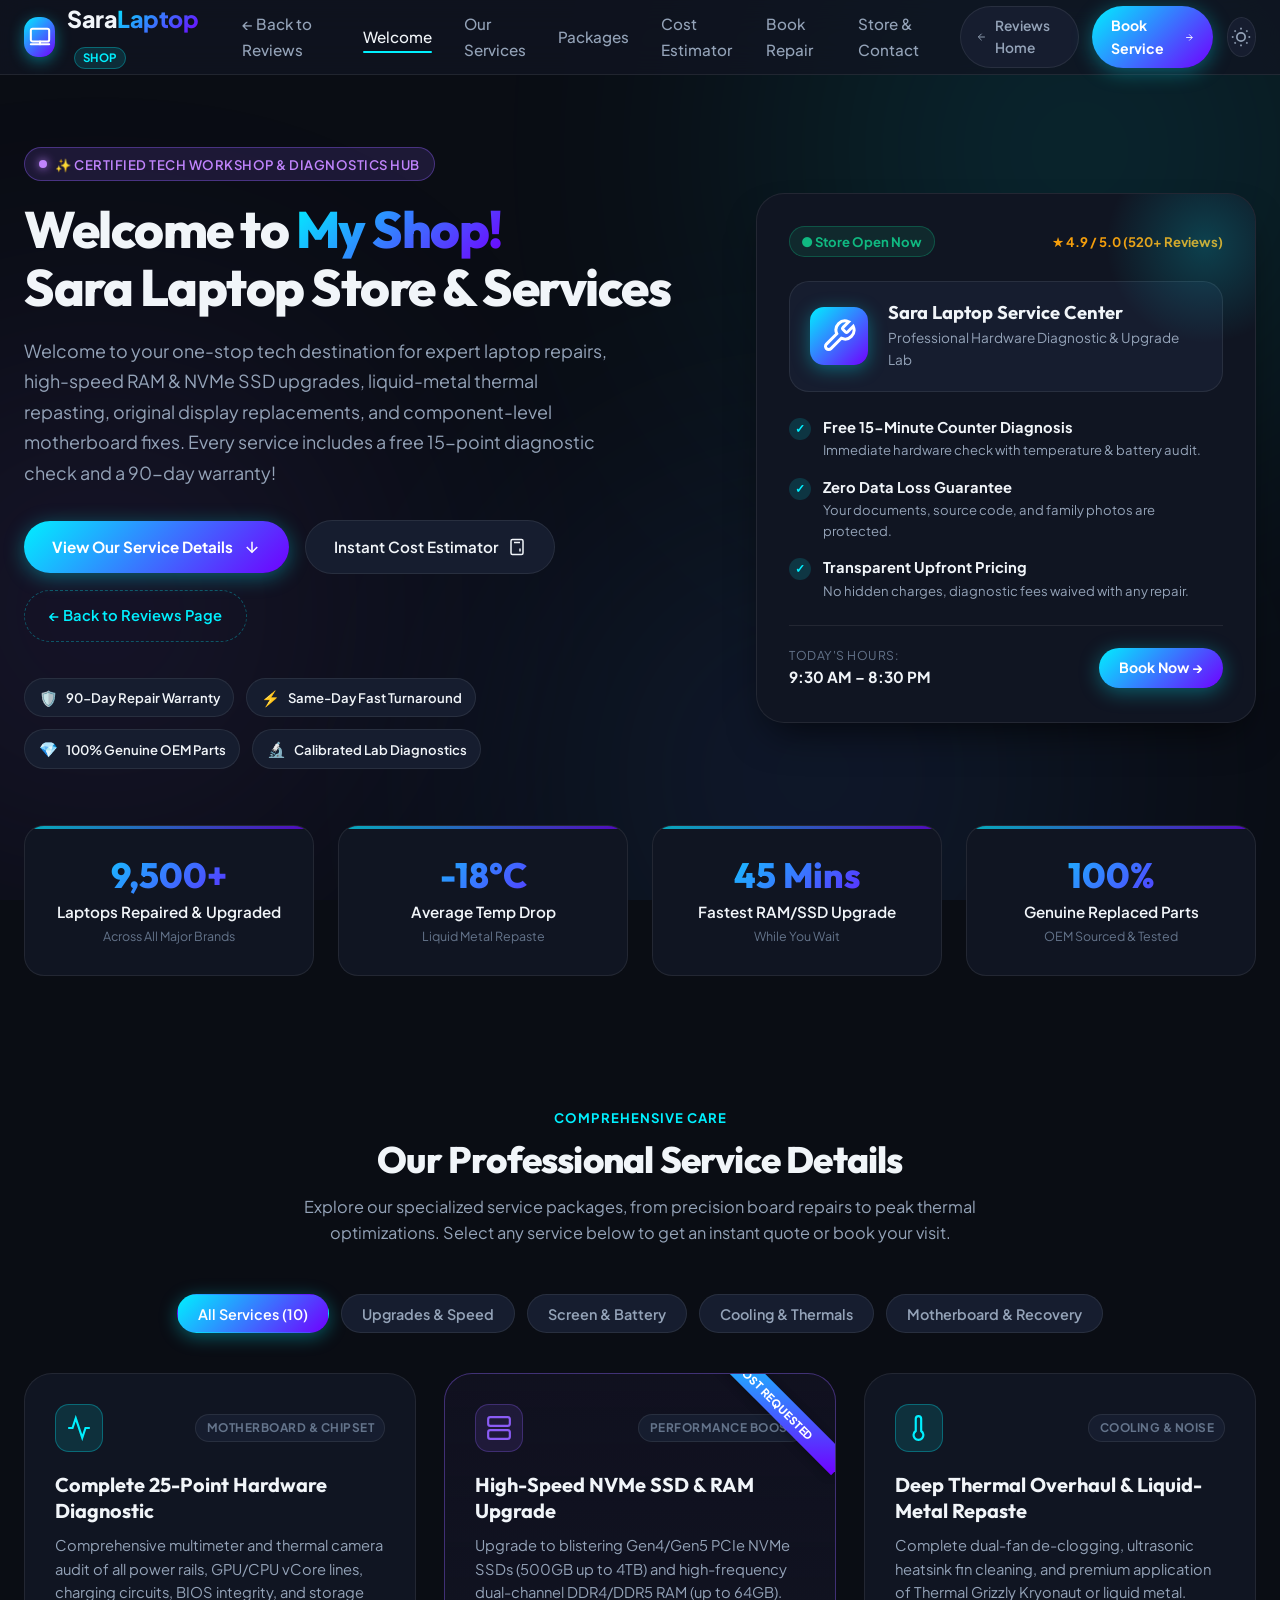
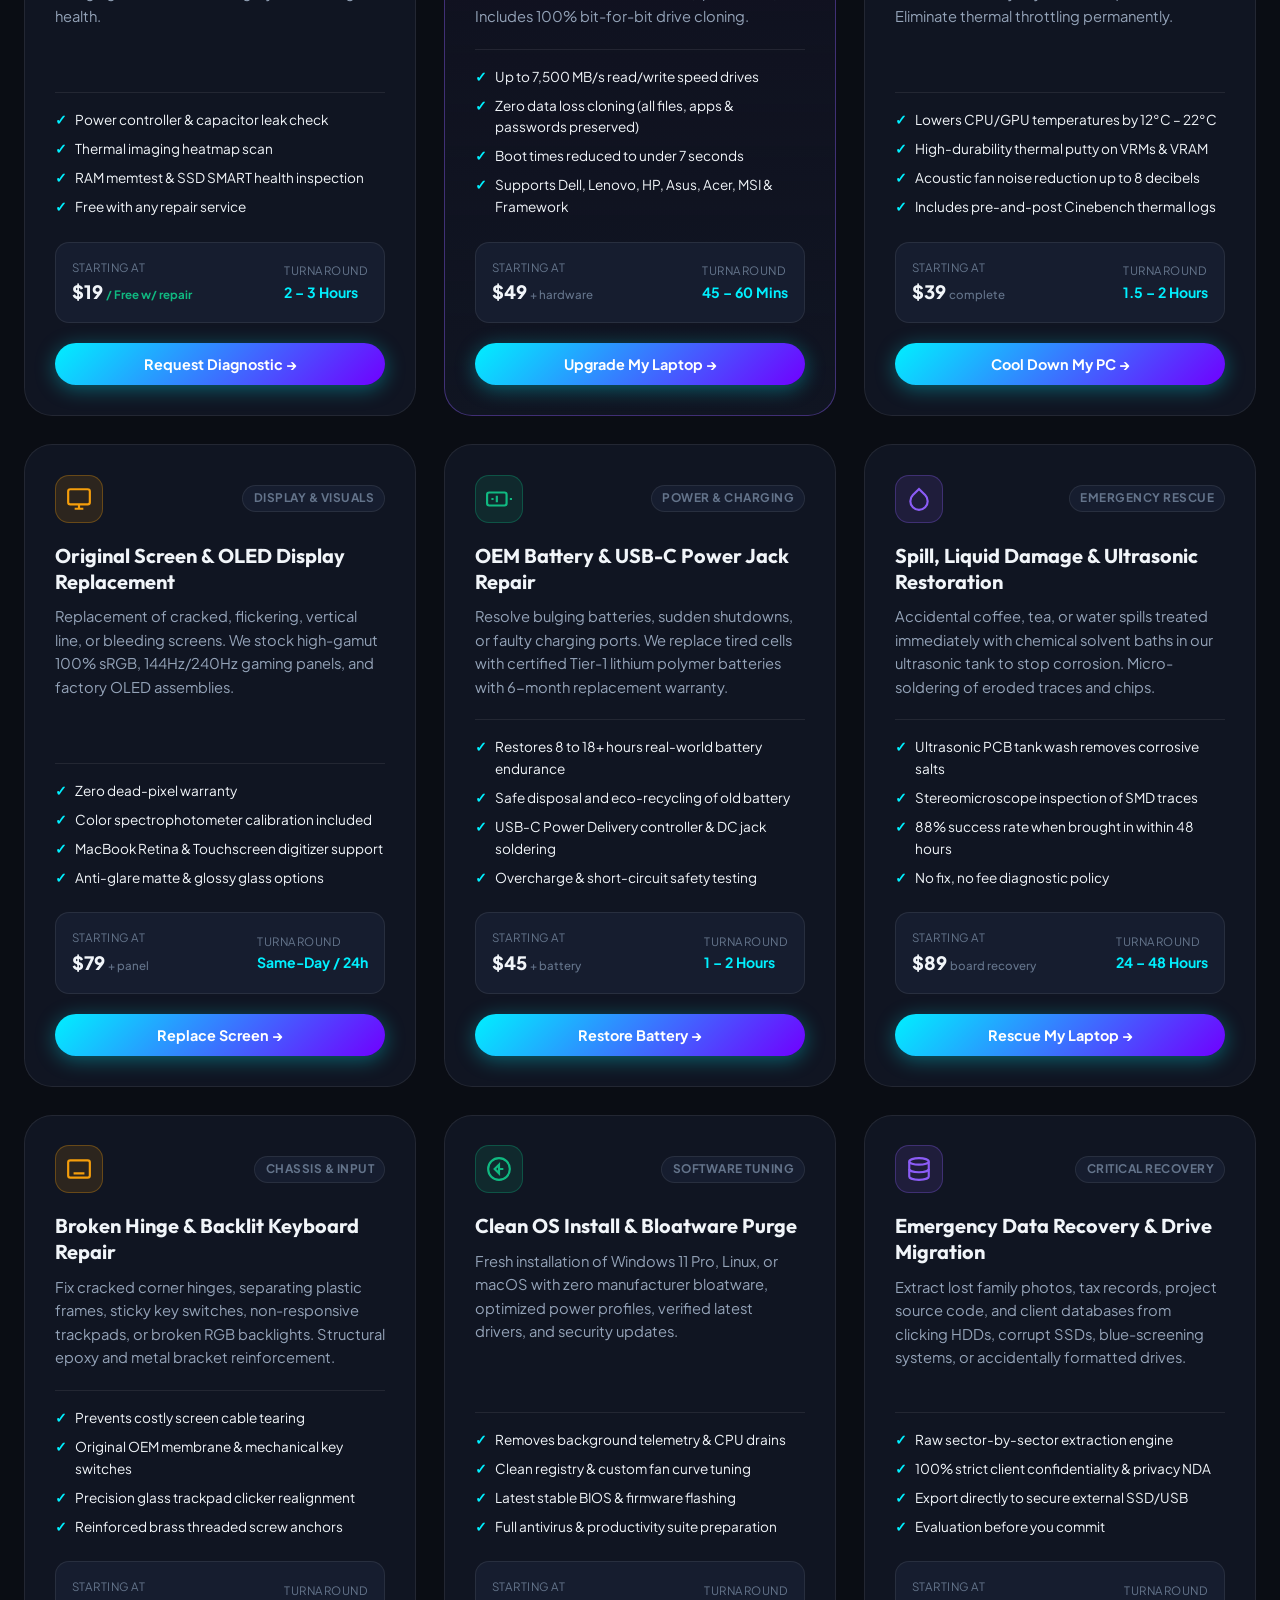
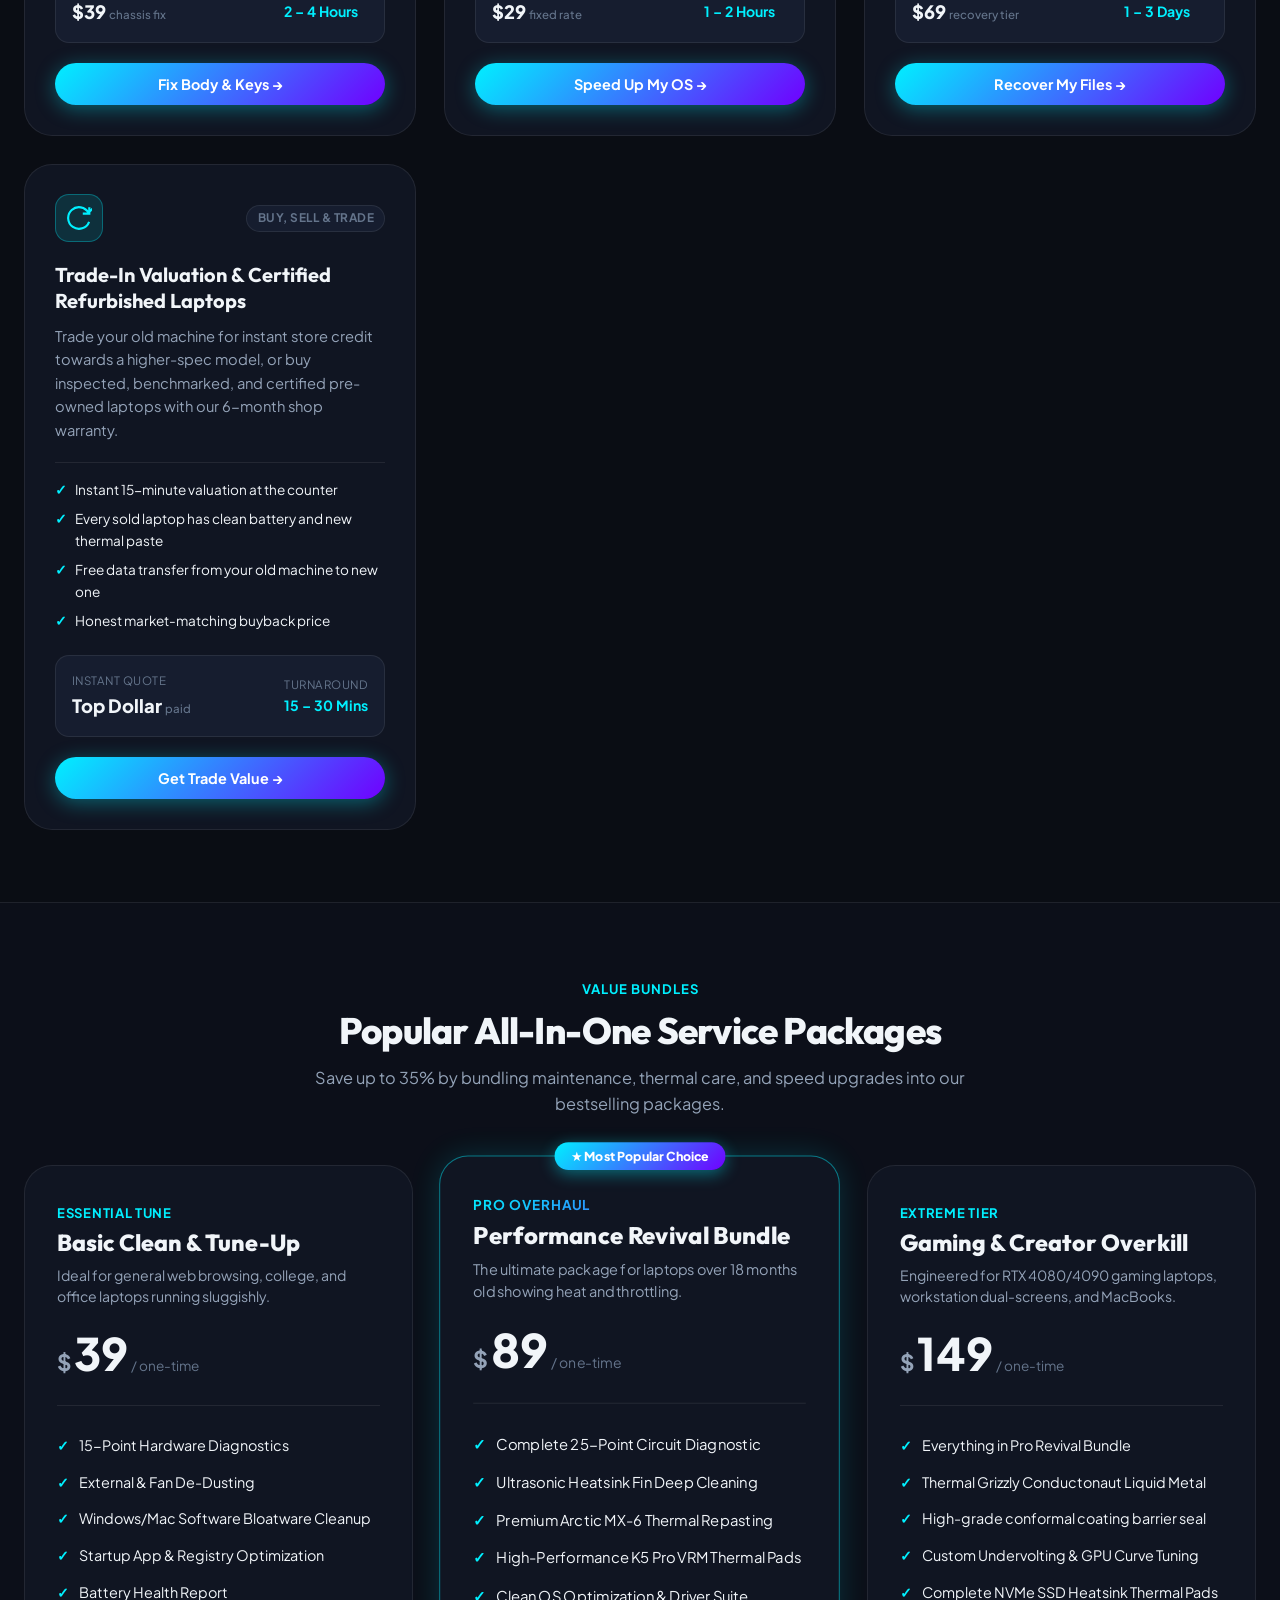
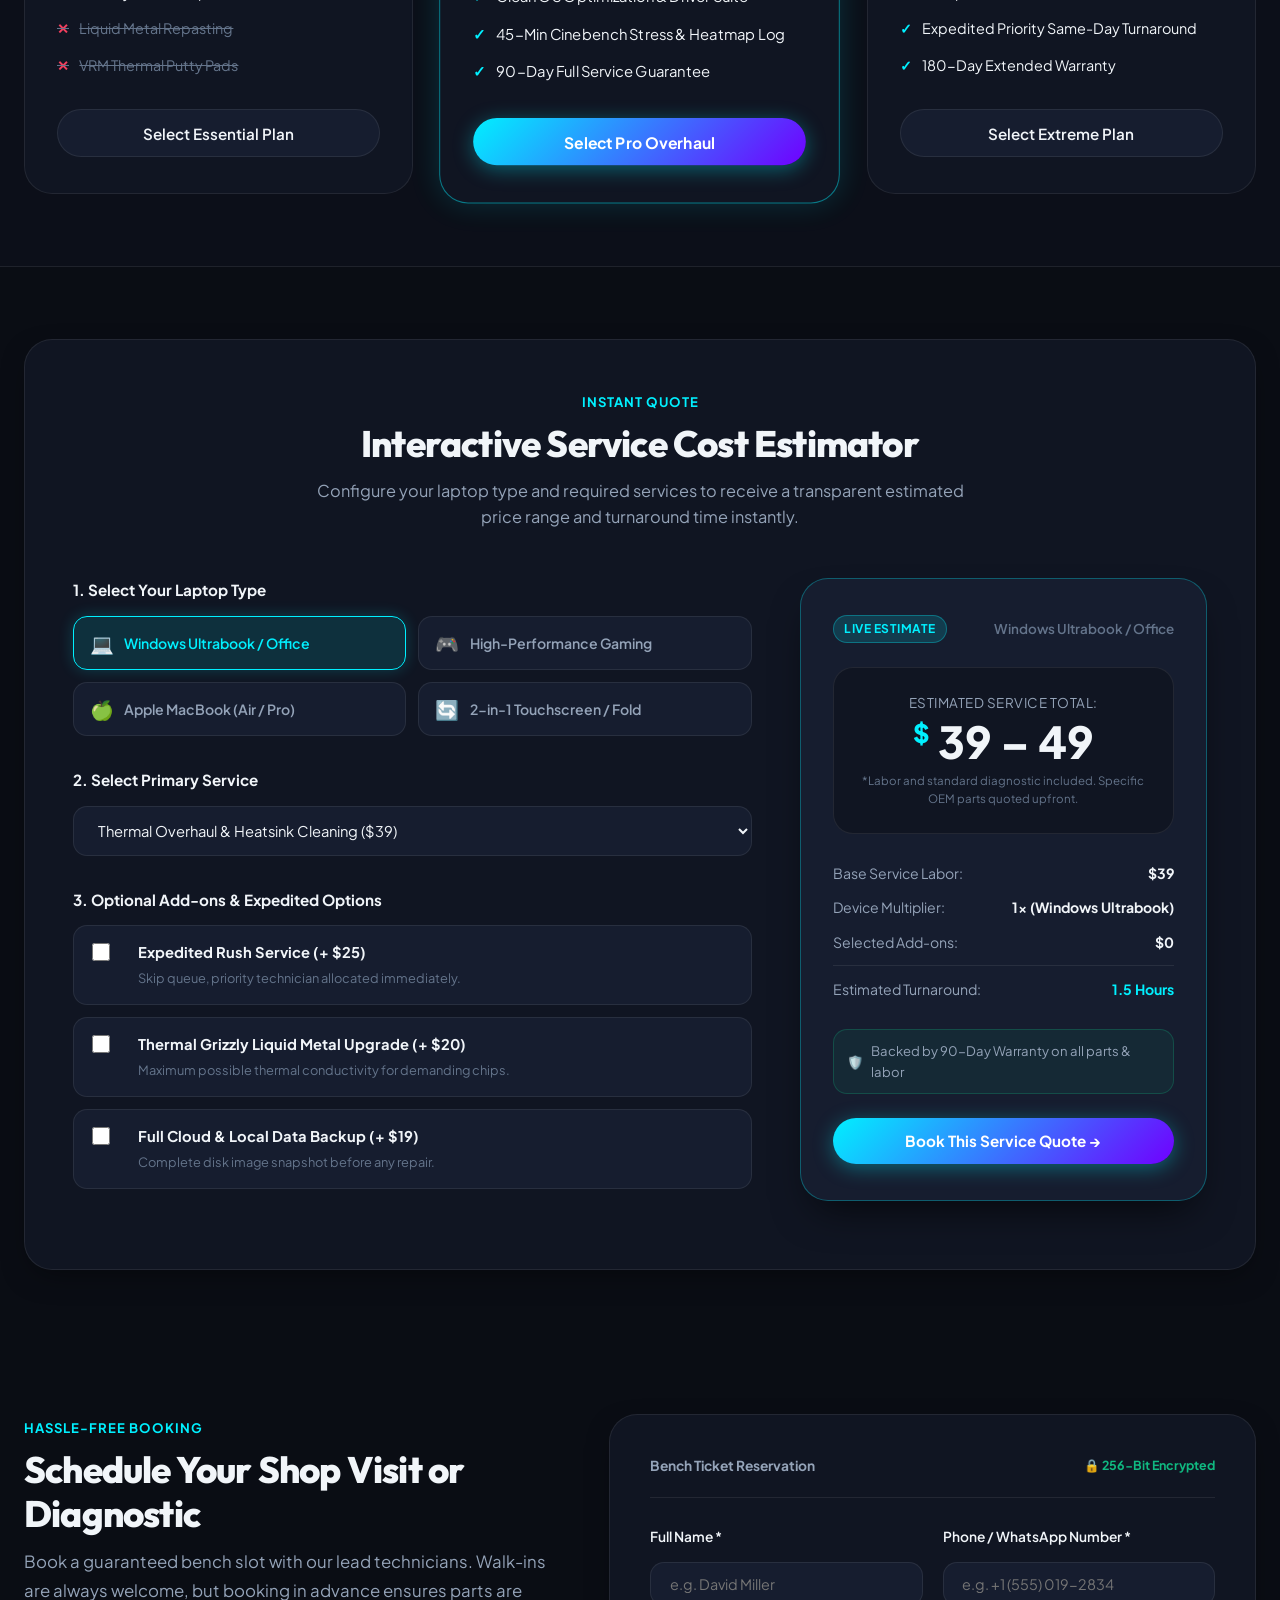
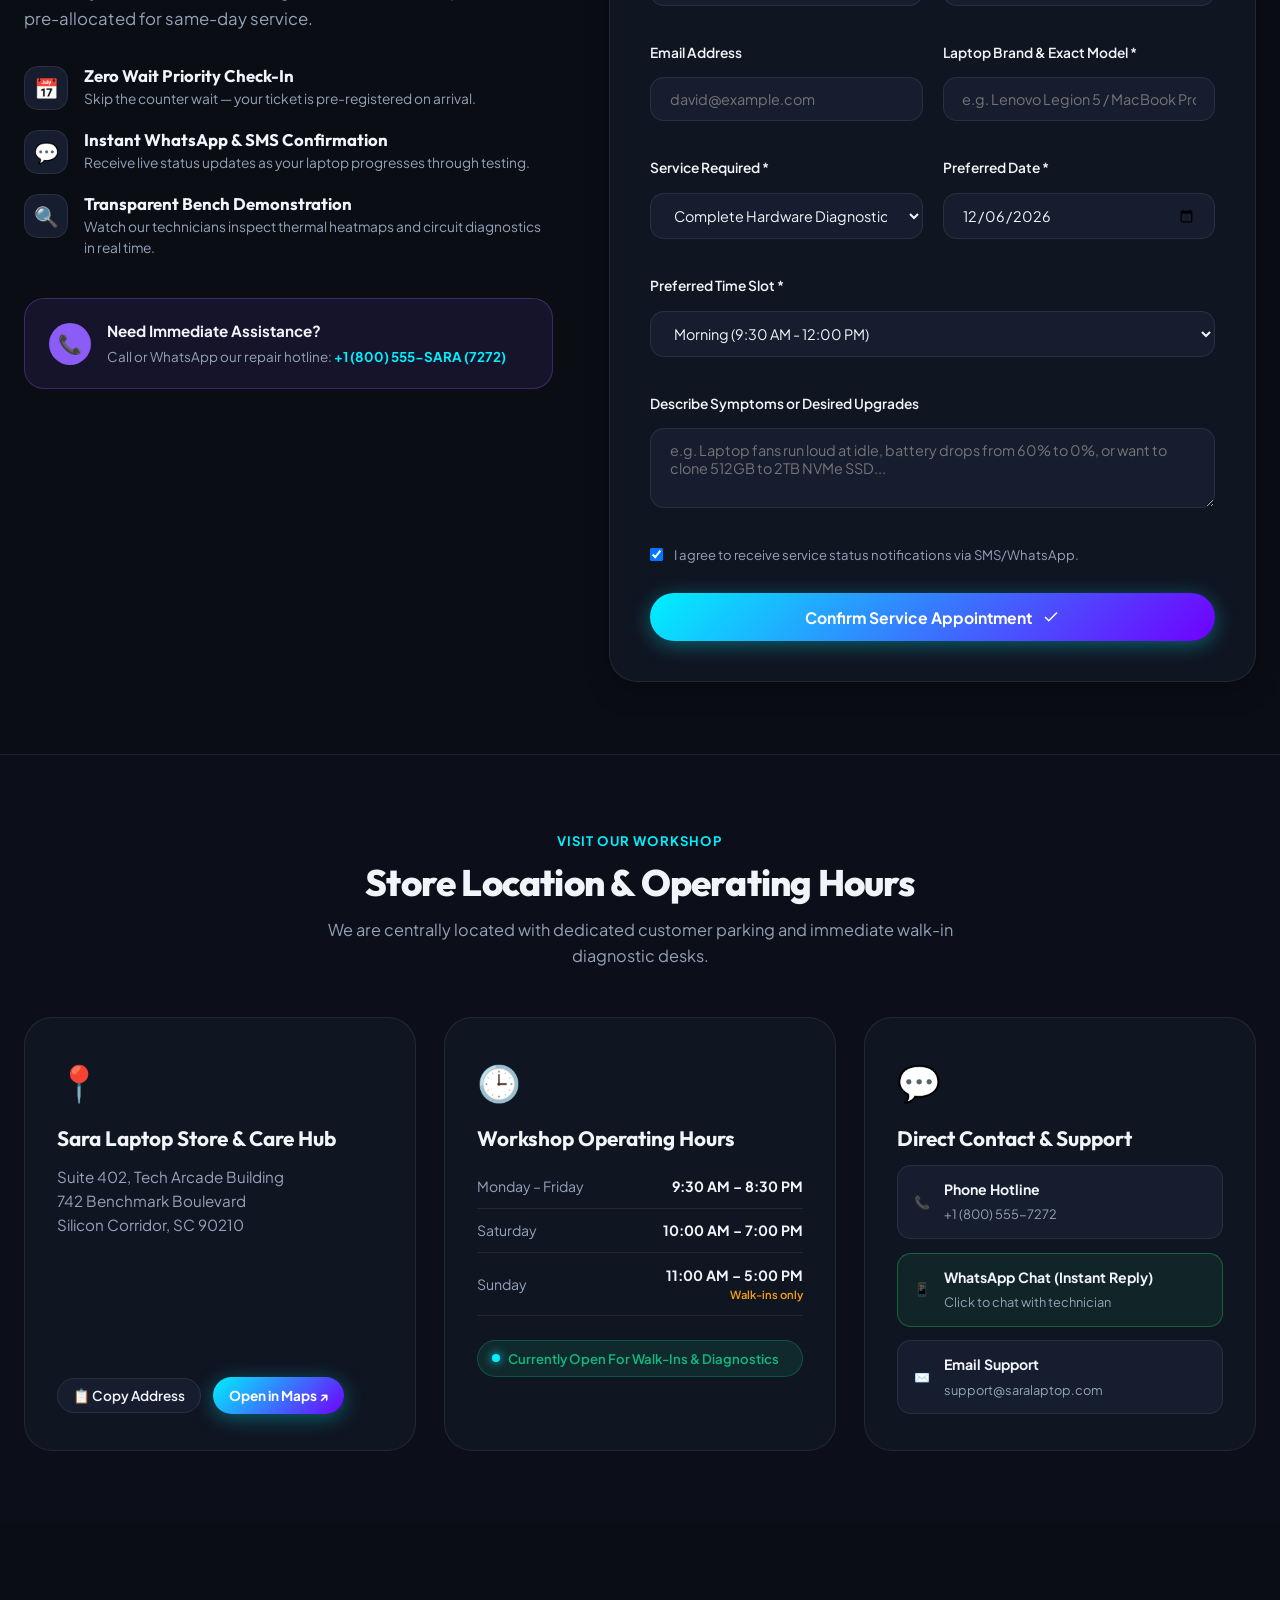
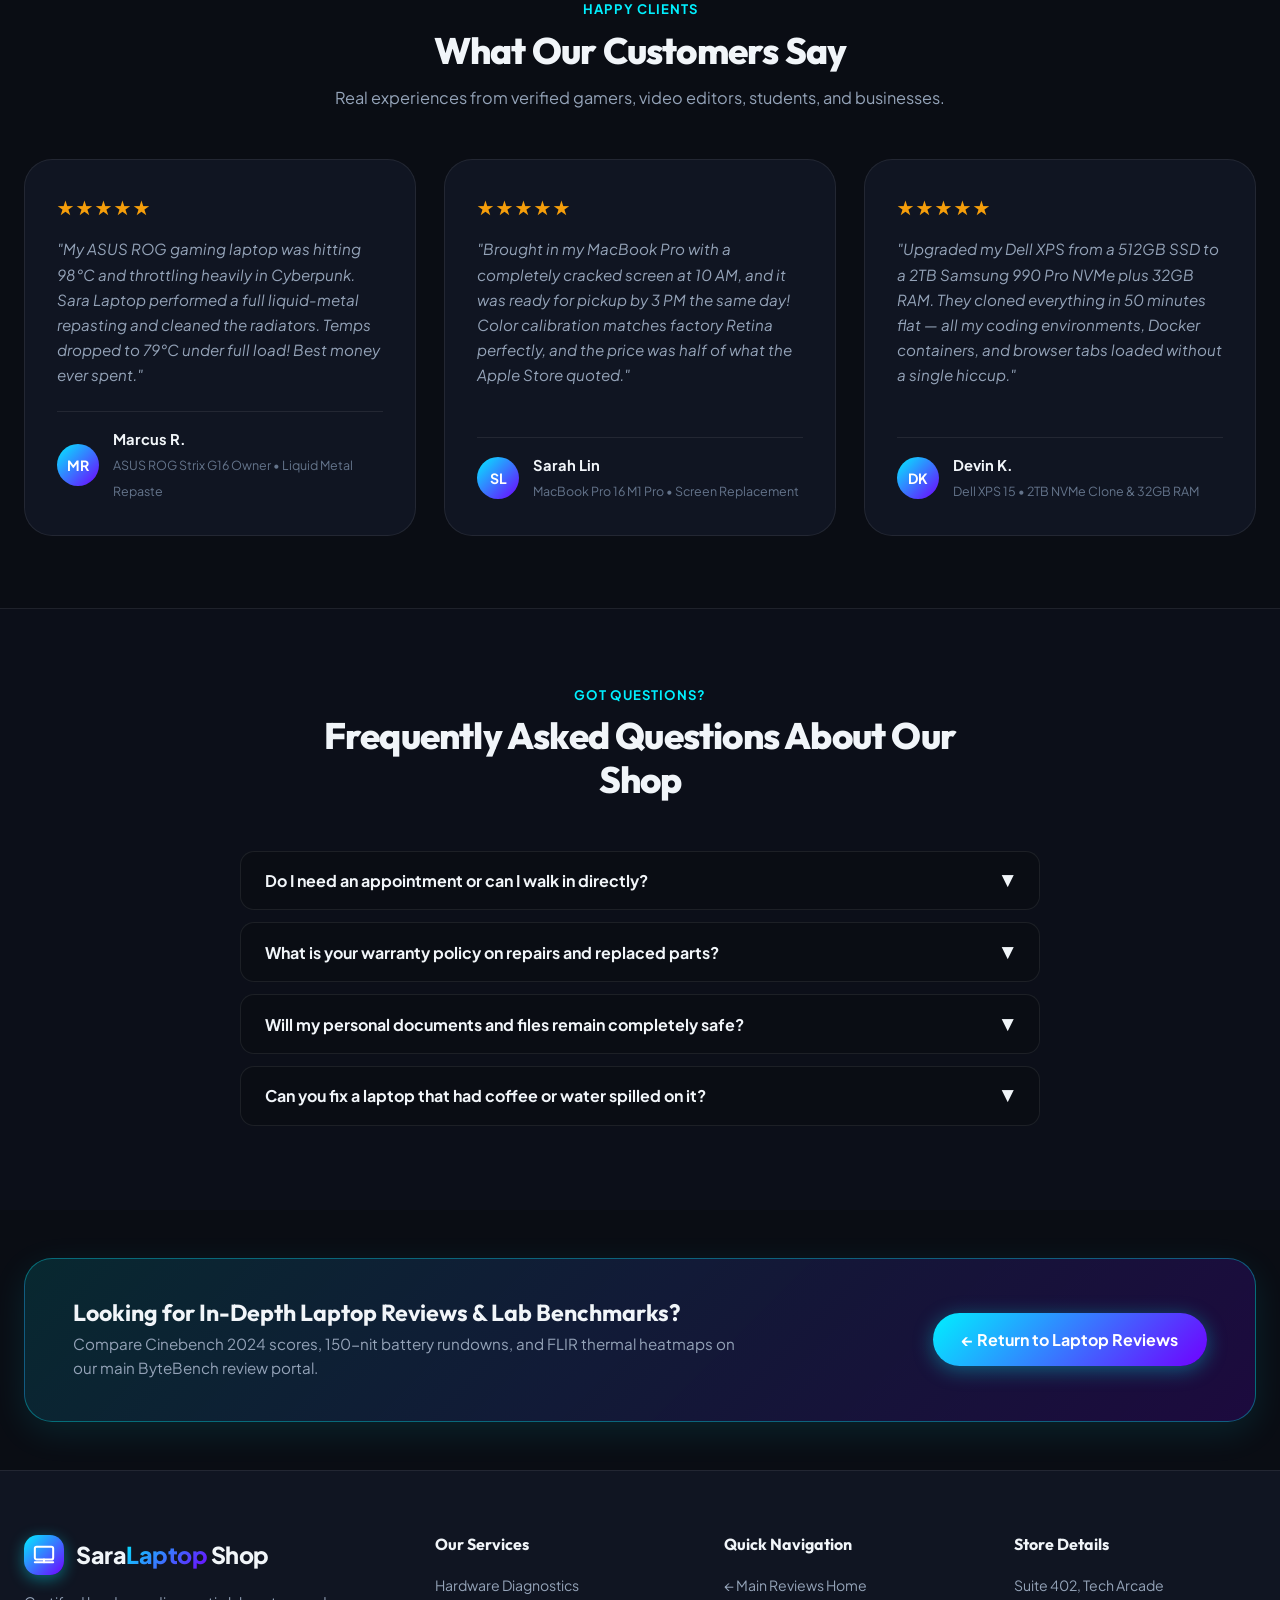
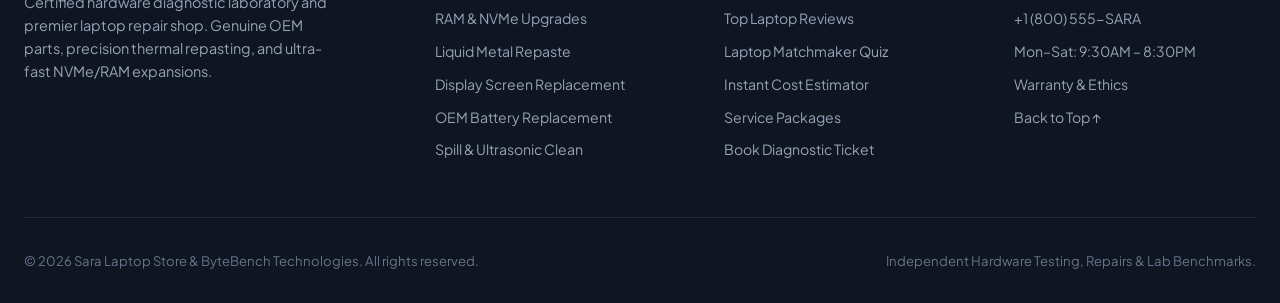
==== shop.html @ f770de8b "feat: add navbar button to navigate to shop page with welcome and service details" ====
<!DOCTYPE html>
<html lang="en" data-theme="dark">

<head>
  <meta charset="UTF-8">
  <meta name="viewport" content="width=device-width, initial-scale=1.0">
  <meta name="description"
    content="Welcome to Sara Laptop Store & Service Hub — Expert laptop repair, ultra-fast NVMe SSD and RAM upgrades, liquid-metal thermal repasting, original screen & battery replacements, and certified diagnostics.">
  <meta name="keywords"
    content="laptop repair shop, sara laptop services, laptop screen replacement, ssd upgrade, liquid metal repaste, laptop battery replacement, macbook repair, motherboard diagnostic">
  <meta name="author" content="Sara Laptop & ByteBench Labs">
  <title>Welcome to My Shop — Sara Laptop Store & Tech Services</title>

  <!-- Favicon SVG -->
  <link rel="icon" type="image/svg+xml"
    href="data:image/svg+xml,<svg xmlns='http://www.w3.org/2000/svg' viewBox='0 0 24 24' fill='%2300f0ff'><path d='M20 18c1.1 0 1.99-.9 1.99-2L22 6c0-1.1-.9-2-2-2H4c-1.1 0-2 .9-2 2v10c0 1.1.9 2 2 2H0v2h24v-2h-4zM4 6h16v10H4V6z'/></svg>">

  <!-- Stylesheet -->
  <link rel="stylesheet" href="css/styles.css">
</head>

<body class="shop-page-body">

  <!-- Ambient Glow Backgrounds -->
  <div class="bg-ambient-light" aria-hidden="true">
    <div class="ambient-blob blob-1"></div>
    <div class="ambient-blob blob-2"></div>
    <div class="ambient-blob blob-3"></div>
  </div>

  <!-- ==========================================================================
       Header & Navigation Bar
       ========================================================================== -->
  <header class="site-header" id="siteHeader">
    <div class="container">
      <nav class="navbar" aria-label="Shop Navigation">
        <!-- Logo -->
        <a href="index.html" class="logo-wrapper" id="brandLogo" title="Back to ByteBench Home">
          <div class="logo-icon-box">
            <svg viewBox="0 0 24 24" fill="none" stroke="currentColor" stroke-width="2.2" stroke-linecap="round"
              stroke-linejoin="round">
              <rect x="2" y="3" width="20" height="14" rx="2" ry="2" />
              <line x1="2" y1="20" x2="22" y2="20" />
              <path d="M12 17v3" />
            </svg>
          </div>
          <span>Sara<span class="text-gradient">Laptop</span> <span class="shop-badge-header">Shop</span></span>
        </a>

        <!-- Desktop Navigation Menu -->
        <ul class="nav-menu" id="navMenu">
          <li><a href="index.html" class="nav-link nav-link-return">← Back to Reviews</a></li>
          <li><a href="#welcome" class="nav-link active">Welcome</a></li>
          <li><a href="#services" class="nav-link">Our Services</a></li>
          <li><a href="#packages" class="nav-link">Packages</a></li>
          <li><a href="#calculator" class="nav-link">Cost Estimator</a></li>
          <li><a href="#booking" class="nav-link">Book Repair</a></li>
          <li><a href="#contact" class="nav-link">Store & Contact</a></li>
        </ul>

        <!-- Navigation Right Actions -->
        <div class="nav-actions">
          <!-- Back to Reviews Button -->
          <a href="index.html" class="btn-return-home" title="Return to Benchmark Reviews">
            <svg width="16" height="16" viewBox="0 0 24 24" fill="none" stroke="currentColor" stroke-width="2">
              <line x1="19" y1="12" x2="5" y2="12"></line>
              <polyline points="12 19 5 12 12 5"></polyline>
            </svg>
            <span>Reviews Home</span>
          </a>

          <!-- Book Appointment Button -->
          <a href="#booking" class="btn-primary btn-shop-action" style="padding: 0.55rem 1.15rem; font-size: 0.88rem;">
            <span>Book Service</span>
            <svg width="15" height="15" viewBox="0 0 24 24" fill="none" stroke="currentColor" stroke-width="2">
              <line x1="5" y1="12" x2="19" y2="12"></line>
              <polyline points="12 5 19 12 12 19"></polyline>
            </svg>
          </a>

          <!-- Theme Toggle -->
          <button class="theme-toggle-btn" id="themeToggleBtn" aria-label="Toggle dark/light theme"
            title="Toggle theme">
            <!-- Injected via JavaScript -->
          </button>

          <!-- Mobile Hamburger Toggle -->
          <button class="mobile-toggle-btn" id="mobileMenuBtn" aria-label="Toggle navigation menu">
            <svg width="22" height="22" viewBox="0 0 24 24" fill="none" stroke="currentColor" stroke-width="2">
              <line x1="3" y1="12" x2="21" y2="12"></line>
              <line x1="3" y1="6" x2="21" y2="6"></line>
              <line x1="3" y1="18" x2="21" y2="18"></line>
            </svg>
          </button>
        </div>
      </nav>
    </div>
  </header>

  <main>
    <!-- ==========================================================================
         Hero Section — Welcome to My Shop
         ========================================================================== -->
    <section class="shop-hero-section" id="welcome">
      <div class="container">
        <div class="shop-hero-grid">
          <!-- Left Hero Text -->
          <div class="shop-hero-content">
            <div class="hero-pill-badge shop-welcome-badge">
              <span class="pulse-dot"></span>
              <span>✨ Certified Tech Workshop & Diagnostics Hub</span>
            </div>

            <h1 class="shop-hero-title">
              Welcome to <span class="text-gradient">My Shop!</span><br>
              Sara Laptop Store & Services
            </h1>

            <p class="shop-hero-description">
              Welcome to your one-stop tech destination for expert laptop repairs, high-speed RAM & NVMe SSD upgrades,
              liquid-metal thermal repasting, original display replacements, and component-level motherboard fixes.
              Every service includes a free 15-point diagnostic check and a 90-day warranty!
            </p>

            <div class="shop-cta-group">
              <a href="#services" class="btn-primary" id="heroCtaServices">
                <span>View Our Service Details</span>
                <svg width="18" height="18" viewBox="0 0 24 24" fill="none" stroke="currentColor" stroke-width="2">
                  <line x1="12" y1="5" x2="12" y2="19"></line>
                  <polyline points="19 12 12 19 5 12"></polyline>
                </svg>
              </a>
              <a href="#calculator" class="btn-secondary" id="heroCtaCalculator">
                <span>Instant Cost Estimator</span>
                <svg width="18" height="18" viewBox="0 0 24 24" fill="none" stroke="currentColor" stroke-width="2">
                  <rect x="4" y="2" width="16" height="20" rx="2"></rect>
                  <line x1="8" y1="6" x2="16" y2="6"></line>
                  <line x1="16" y1="14" x2="16" y2="18"></line>
                  <path d="M16 10h.01"></path>
                  <path d="M12 10h.01"></path>
                  <path d="M8 10h.01"></path>
                  <path d="M12 14h.01"></path>
                  <path d="M8 14h.01"></path>
                  <path d="M12 18h.01"></path>
                  <path d="M8 18h.01"></path>
                </svg>
              </a>
              <a href="index.html" class="btn-outline-link">
                <span>← Back to Reviews Page</span>
              </a>
            </div>

            <!-- Shop Quick Badges -->
            <div class="shop-trust-pills">
              <div class="trust-pill-item">
                <span class="trust-icon">🛡️</span>
                <span>90-Day Repair Warranty</span>
              </div>
              <div class="trust-pill-item">
                <span class="trust-icon">⚡</span>
                <span>Same-Day Fast Turnaround</span>
              </div>
              <div class="trust-pill-item">
                <span class="trust-icon">💎</span>
                <span>100% Genuine OEM Parts</span>
              </div>
              <div class="trust-pill-item">
                <span class="trust-icon">🔬</span>
                <span>Calibrated Lab Diagnostics</span>
              </div>
            </div>
          </div>

          <!-- Right Shop Hero Spotlight Card -->
          <div class="shop-spotlight-card">
            <div class="spotlight-glass-glow"></div>
            <div class="shop-spotlight-header">
              <span class="shop-live-tag">● Store Open Now</span>
              <span class="shop-rating-tag">★ 4.9 / 5.0 (520+ Reviews)</span>
            </div>

            <div class="shop-spotlight-banner">
              <div class="shop-avatar-box">
                <svg width="36" height="36" viewBox="0 0 24 24" fill="none" stroke="currentColor" stroke-width="2">
                  <path d="M14.7 6.3a1 1 0 0 0 0 1.4l1.6 1.6a1 1 0 0 0 1.4 0l3.77-3.77a6 6 0 0 1-7.94 7.94l-6.91 6.91a2.12 2.12 0 0 1-3-3l6.91-6.91a6 6 0 0 1 7.94-7.94l-3.76 3.76z"></path>
                </svg>
              </div>
              <div>
                <h3>Sara Laptop Service Center</h3>
                <p>Professional Hardware Diagnostic & Upgrade Lab</p>
              </div>
            </div>

            <div class="shop-highlights-list">
              <div class="shop-highlight-row">
                <div class="highlight-check">✓</div>
                <div>
                  <strong>Free 15-Minute Counter Diagnosis</strong>
                  <p>Immediate hardware check with temperature & battery audit.</p>
                </div>
              </div>

              <div class="shop-highlight-row">
                <div class="highlight-check">✓</div>
                <div>
                  <strong>Zero Data Loss Guarantee</strong>
                  <p>Your documents, source code, and family photos are protected.</p>
                </div>
              </div>

              <div class="shop-highlight-row">
                <div class="highlight-check">✓</div>
                <div>
                  <strong>Transparent Upfront Pricing</strong>
                  <p>No hidden charges, diagnostic fees waived with any repair.</p>
                </div>
              </div>
            </div>

            <div class="shop-spotlight-footer">
              <div class="store-hours-mini">
                <span class="hours-label">Today's Hours:</span>
                <span class="hours-time">9:30 AM – 8:30 PM</span>
              </div>
              <a href="#booking" class="btn-primary" style="padding: 0.55rem 1.25rem; font-size: 0.88rem;">
                Book Now →
              </a>
            </div>
          </div>
        </div>

        <!-- Shop Stats Row -->
        <div class="shop-stats-grid">
          <div class="shop-stat-card">
            <h4>9,500+</h4>
            <p>Laptops Repaired & Upgraded</p>
            <span class="stat-sub">Across All Major Brands</span>
          </div>
          <div class="shop-stat-card">
            <h4>-18°C</h4>
            <p>Average Temp Drop</p>
            <span class="stat-sub">Liquid Metal Repaste</span>
          </div>
          <div class="shop-stat-card">
            <h4>45 Mins</h4>
            <p>Fastest RAM/SSD Upgrade</p>
            <span class="stat-sub">While You Wait</span>
          </div>
          <div class="shop-stat-card">
            <h4>100%</h4>
            <p>Genuine Replaced Parts</p>
            <span class="stat-sub">OEM Sourced & Tested</span>
          </div>
        </div>
      </div>
    </section>

    <!-- ==========================================================================
         Our Service Details Section
         ========================================================================== -->
    <section class="shop-services-section" id="services">
      <div class="container">
        <div class="section-header">
          <span class="section-tag">Comprehensive Care</span>
          <h2 class="section-title">Our Professional Service Details</h2>
          <p class="section-subtitle">
            Explore our specialized service packages, from precision board repairs to peak thermal optimizations.
            Select any service below to get an instant quote or book your visit.
          </p>
        </div>

        <!-- Service Category Filter Pills -->
        <div class="service-filters-wrapper">
          <ul class="service-category-pills" id="serviceFilters" role="tablist">
            <li><button class="service-filter-btn active" data-filter="all">All Services (10)</button></li>
            <li><button class="service-filter-btn" data-filter="hardware">Upgrades & Speed</button></li>
            <li><button class="service-filter-btn" data-filter="screen-battery">Screen & Battery</button></li>
            <li><button class="service-filter-btn" data-filter="cooling">Cooling & Thermals</button></li>
            <li><button class="service-filter-btn" data-filter="motherboard">Motherboard & Recovery</button></li>
          </ul>
        </div>

        <!-- Services Cards Grid -->
        <div class="services-cards-grid" id="servicesCardsGrid">

          <!-- Service 1: Diagnostics -->
          <div class="service-card" data-category="motherboard" data-service-id="diagnostic">
            <div class="service-card-top">
              <div class="service-icon-box cyan-glow">
                <svg width="26" height="26" viewBox="0 0 24 24" fill="none" stroke="currentColor" stroke-width="2">
                  <path d="M22 12h-4l-3 9L9 3l-3 9H2" />
                </svg>
              </div>
              <span class="service-category-badge">Motherboard & Chipset</span>
            </div>
            <h3 class="service-title">Complete 25-Point Hardware Diagnostic</h3>
            <p class="service-desc">
              Comprehensive multimeter and thermal camera audit of all power rails, GPU/CPU vCore lines, charging
              circuits, BIOS integrity, and storage health.
            </p>
            <ul class="service-features-list">
              <li>Power controller & capacitor leak check</li>
              <li>Thermal imaging heatmap scan</li>
              <li>RAM memtest & SSD SMART health inspection</li>
              <li>Free with any repair service</li>
            </ul>
            <div class="service-meta-box">
              <div class="service-pricing">
                <span class="price-label">Starting at</span>
                <span class="price-val">$19 <span class="free-tag">/ Free w/ repair</span></span>
              </div>
              <div class="service-duration">
                <span class="time-label">Turnaround</span>
                <span class="time-val">2 – 3 Hours</span>
              </div>
            </div>
            <button class="btn-primary btn-book-service" data-service-name="Hardware Diagnostic">
              Request Diagnostic →
            </button>
          </div>

          <!-- Service 2: RAM & NVMe SSD Upgrade -->
          <div class="service-card featured-service" data-category="hardware" data-service-id="ssd-ram">
            <div class="featured-service-ribbon">Most Requested</div>
            <div class="service-card-top">
              <div class="service-icon-box purple-glow">
                <svg width="26" height="26" viewBox="0 0 24 24" fill="none" stroke="currentColor" stroke-width="2">
                  <rect x="2" y="2" width="20" height="8" rx="2" ry="2"></rect>
                  <rect x="2" y="14" width="20" height="8" rx="2" ry="2"></rect>
                  <line x1="6" y1="6" x2="6.01" y2="6"></line>
                  <line x1="6" y1="18" x2="6.01" y2="18"></line>
                </svg>
              </div>
              <span class="service-category-badge">Performance Boost</span>
            </div>
            <h3 class="service-title">High-Speed NVMe SSD & RAM Upgrade</h3>
            <p class="service-desc">
              Upgrade to blistering Gen4/Gen5 PCIe NVMe SSDs (500GB up to 4TB) and high-frequency dual-channel DDR4/DDR5
              RAM (up to 64GB). Includes 100% bit-for-bit drive cloning.
            </p>
            <ul class="service-features-list">
              <li>Up to 7,500 MB/s read/write speed drives</li>
              <li>Zero data loss cloning (all files, apps & passwords preserved)</li>
              <li>Boot times reduced to under 7 seconds</li>
              <li>Supports Dell, Lenovo, HP, Asus, Acer, MSI & Framework</li>
            </ul>
            <div class="service-meta-box">
              <div class="service-pricing">
                <span class="price-label">Starting at</span>
                <span class="price-val">$49 <span class="price-note">+ hardware</span></span>
              </div>
              <div class="service-duration">
                <span class="time-label">Turnaround</span>
                <span class="time-val">45 – 60 Mins</span>
              </div>
            </div>
            <button class="btn-primary btn-book-service" data-service-name="RAM & NVMe SSD Upgrade">
              Upgrade My Laptop →
            </button>
          </div>

          <!-- Service 3: Liquid-Metal & Thermal Overhaul -->
          <div class="service-card" data-category="cooling" data-service-id="thermal">
            <div class="service-card-top">
              <div class="service-icon-box cyan-glow">
                <svg width="26" height="26" viewBox="0 0 24 24" fill="none" stroke="currentColor" stroke-width="2">
                  <path d="M14 14.76V3.5a2.5 2.5 0 0 0-5 0v11.26a4.5 4.5 0 1 0 5 0z"></path>
                </svg>
              </div>
              <span class="service-category-badge">Cooling & Noise</span>
            </div>
            <h3 class="service-title">Deep Thermal Overhaul & Liquid-Metal Repaste</h3>
            <p class="service-desc">
              Complete dual-fan de-clogging, ultrasonic heatsink fin cleaning, and premium application of Thermal
              Grizzly Kryonaut or liquid metal. Eliminate thermal throttling permanently.
            </p>
            <ul class="service-features-list">
              <li>Lowers CPU/GPU temperatures by 12°C – 22°C</li>
              <li>High-durability thermal putty on VRMs & VRAM</li>
              <li>Acoustic fan noise reduction up to 8 decibels</li>
              <li>Includes pre-and-post Cinebench thermal logs</li>
            </ul>
            <div class="service-meta-box">
              <div class="service-pricing">
                <span class="price-label">Starting at</span>
                <span class="price-val">$39 <span class="price-note">complete</span></span>
              </div>
              <div class="service-duration">
                <span class="time-label">Turnaround</span>
                <span class="time-val">1.5 – 2 Hours</span>
              </div>
            </div>
            <button class="btn-primary btn-book-service" data-service-name="Thermal Repasting & Cooling">
              Cool Down My PC →
            </button>
          </div>

          <!-- Service 4: Screen Replacement -->
          <div class="service-card" data-category="screen-battery" data-service-id="screen">
            <div class="service-card-top">
              <div class="service-icon-box amber-glow">
                <svg width="26" height="26" viewBox="0 0 24 24" fill="none" stroke="currentColor" stroke-width="2">
                  <rect x="2" y="3" width="20" height="14" rx="2" ry="2"></rect>
                  <line x1="8" y1="21" x2="16" y2="21"></line>
                  <line x1="12" y1="17" x2="12" y2="21"></line>
                </svg>
              </div>
              <span class="service-category-badge">Display & Visuals</span>
            </div>
            <h3 class="service-title">Original Screen & OLED Display Replacement</h3>
            <p class="service-desc">
              Replacement of cracked, flickering, vertical line, or bleeding screens. We stock high-gamut 100% sRGB,
              144Hz/240Hz gaming panels, and factory OLED assemblies.
            </p>
            <ul class="service-features-list">
              <li>Zero dead-pixel warranty</li>
              <li>Color spectrophotometer calibration included</li>
              <li>MacBook Retina & Touchscreen digitizer support</li>
              <li>Anti-glare matte & glossy glass options</li>
            </ul>
            <div class="service-meta-box">
              <div class="service-pricing">
                <span class="price-label">Starting at</span>
                <span class="price-val">$79 <span class="price-note">+ panel</span></span>
              </div>
              <div class="service-duration">
                <span class="time-label">Turnaround</span>
                <span class="time-val">Same-Day / 24h</span>
              </div>
            </div>
            <button class="btn-primary btn-book-service" data-service-name="Screen Replacement">
              Replace Screen →
            </button>
          </div>

          <!-- Service 5: Battery Replacement -->
          <div class="service-card" data-category="screen-battery" data-service-id="battery">
            <div class="service-card-top">
              <div class="service-icon-box emerald-glow">
                <svg width="26" height="26" viewBox="0 0 24 24" fill="none" stroke="currentColor" stroke-width="2">
                  <rect x="1" y="6" width="18" height="12" rx="2"></rect>
                  <line x1="23" y1="13" x2="23" y2="11"></line>
                  <line x1="6" y1="11" x2="6" y2="13"></line>
                  <line x1="10" y1="9" x2="10" y2="15"></line>
                </svg>
              </div>
              <span class="service-category-badge">Power & Charging</span>
            </div>
            <h3 class="service-title">OEM Battery & USB-C Power Jack Repair</h3>
            <p class="service-desc">
              Resolve bulging batteries, sudden shutdowns, or faulty charging ports. We replace tired cells with
              certified Tier-1 lithium polymer batteries with 6-month replacement warranty.
            </p>
            <ul class="service-features-list">
              <li>Restores 8 to 18+ hours real-world battery endurance</li>
              <li>Safe disposal and eco-recycling of old battery</li>
              <li>USB-C Power Delivery controller & DC jack soldering</li>
              <li>Overcharge & short-circuit safety testing</li>
            </ul>
            <div class="service-meta-box">
              <div class="service-pricing">
                <span class="price-label">Starting at</span>
                <span class="price-val">$45 <span class="price-note">+ battery</span></span>
              </div>
              <div class="service-duration">
                <span class="time-label">Turnaround</span>
                <span class="time-val">1 – 2 Hours</span>
              </div>
            </div>
            <button class="btn-primary btn-book-service" data-service-name="Battery & Charging Port">
              Restore Battery →
            </button>
          </div>

          <!-- Service 6: Liquid Damage Ultrasonic Recovery -->
          <div class="service-card" data-category="motherboard" data-service-id="liquid-damage">
            <div class="service-card-top">
              <div class="service-icon-box purple-glow">
                <svg width="26" height="26" viewBox="0 0 24 24" fill="none" stroke="currentColor" stroke-width="2">
                  <path d="M12 2.69l5.66 5.66a8 8 0 1 1-11.31 0z"></path>
                </svg>
              </div>
              <span class="service-category-badge">Emergency Rescue</span>
            </div>
            <h3 class="service-title">Spill, Liquid Damage & Ultrasonic Restoration</h3>
            <p class="service-desc">
              Accidental coffee, tea, or water spills treated immediately with chemical solvent baths in our ultrasonic
              tank to stop corrosion. Micro-soldering of eroded traces and chips.
            </p>
            <ul class="service-features-list">
              <li>Ultrasonic PCB tank wash removes corrosive salts</li>
              <li>Stereomicroscope inspection of SMD traces</li>
              <li>88% success rate when brought in within 48 hours</li>
              <li>No fix, no fee diagnostic policy</li>
            </ul>
            <div class="service-meta-box">
              <div class="service-pricing">
                <span class="price-label">Starting at</span>
                <span class="price-val">$89 <span class="price-note">board recovery</span></span>
              </div>
              <div class="service-duration">
                <span class="time-label">Turnaround</span>
                <span class="time-val">24 – 48 Hours</span>
              </div>
            </div>
            <button class="btn-primary btn-book-service" data-service-name="Liquid Damage Recovery">
              Rescue My Laptop →
            </button>
          </div>

          <!-- Service 7: Hinge & Keyboard Repair -->
          <div class="service-card" data-category="hardware" data-service-id="hinge-keyboard">
            <div class="service-card-top">
              <div class="service-icon-box amber-glow">
                <svg width="26" height="26" viewBox="0 0 24 24" fill="none" stroke="currentColor" stroke-width="2">
                  <rect x="2" y="4" width="20" height="16" rx="2"></rect>
                  <path d="M6 8h.01"></path>
                  <path d="M10 8h.01"></path>
                  <path d="M14 8h.01"></path>
                  <path d="M18 8h.01"></path>
                  <path d="M8 12h.01"></path>
                  <path d="M12 12h.01"></path>
                  <path d="M16 12h.01"></path>
                  <path d="M7 16h10"></path>
                </svg>
              </div>
              <span class="service-category-badge">Chassis & Input</span>
            </div>
            <h3 class="service-title">Broken Hinge & Backlit Keyboard Repair</h3>
            <p class="service-desc">
              Fix cracked corner hinges, separating plastic frames, sticky key switches, non-responsive trackpads, or
              broken RGB backlights. Structural epoxy and metal bracket reinforcement.
            </p>
            <ul class="service-features-list">
              <li>Prevents costly screen cable tearing</li>
              <li>Original OEM membrane & mechanical key switches</li>
              <li>Precision glass trackpad clicker realignment</li>
              <li>Reinforced brass threaded screw anchors</li>
            </ul>
            <div class="service-meta-box">
              <div class="service-pricing">
                <span class="price-label">Starting at</span>
                <span class="price-val">$39 <span class="price-note">chassis fix</span></span>
              </div>
              <div class="service-duration">
                <span class="time-label">Turnaround</span>
                <span class="time-val">2 – 4 Hours</span>
              </div>
            </div>
            <button class="btn-primary btn-book-service" data-service-name="Hinge & Keyboard Repair">
              Fix Body & Keys →
            </button>
          </div>

          <!-- Service 8: Clean OS & Optimization -->
          <div class="service-card" data-category="hardware" data-service-id="os-clean">
            <div class="service-card-top">
              <div class="service-icon-box emerald-glow">
                <svg width="26" height="26" viewBox="0 0 24 24" fill="none" stroke="currentColor" stroke-width="2">
                  <circle cx="12" cy="12" r="10"></circle>
                  <polygon points="12 8 8 12 12 16 12 8"></polygon>
                  <line x1="16" y1="12" x2="12" y2="12"></line>
                </svg>
              </div>
              <span class="service-category-badge">Software Tuning</span>
            </div>
            <h3 class="service-title">Clean OS Install & Bloatware Purge</h3>
            <p class="service-desc">
              Fresh installation of Windows 11 Pro, Linux, or macOS with zero manufacturer bloatware, optimized power
              profiles, verified latest drivers, and security updates.
            </p>
            <ul class="service-features-list">
              <li>Removes background telemetry & CPU drains</li>
              <li>Clean registry & custom fan curve tuning</li>
              <li>Latest stable BIOS & firmware flashing</li>
              <li>Full antivirus & productivity suite preparation</li>
            </ul>
            <div class="service-meta-box">
              <div class="service-pricing">
                <span class="price-label">Starting at</span>
                <span class="price-val">$29 <span class="price-note">fixed rate</span></span>
              </div>
              <div class="service-duration">
                <span class="time-label">Turnaround</span>
                <span class="time-val">1 – 2 Hours</span>
              </div>
            </div>
            <button class="btn-primary btn-book-service" data-service-name="Clean OS & Optimization">
              Speed Up My OS →
            </button>
          </div>

          <!-- Service 9: Data Recovery -->
          <div class="service-card" data-category="motherboard" data-service-id="data-recovery">
            <div class="service-card-top">
              <div class="service-icon-box purple-glow">
                <svg width="26" height="26" viewBox="0 0 24 24" fill="none" stroke="currentColor" stroke-width="2">
                  <ellipse cx="12" cy="5" rx="9" ry="3"></ellipse>
                  <path d="M21 12c0 1.66-4 3-9 3s-9-1.34-9-3"></path>
                  <path d="M3 5v14c0 1.66 4 3 9 3s9-1.34 9-3V5"></path>
                </svg>
              </div>
              <span class="service-category-badge">Critical Recovery</span>
            </div>
            <h3 class="service-title">Emergency Data Recovery & Drive Migration</h3>
            <p class="service-desc">
              Extract lost family photos, tax records, project source code, and client databases from clicking HDDs,
              corrupt SSDs, blue-screening systems, or accidentally formatted drives.
            </p>
            <ul class="service-features-list">
              <li>Raw sector-by-sector extraction engine</li>
              <li>100% strict client confidentiality & privacy NDA</li>
              <li>Export directly to secure external SSD/USB</li>
              <li>Evaluation before you commit</li>
            </ul>
            <div class="service-meta-box">
              <div class="service-pricing">
                <span class="price-label">Starting at</span>
                <span class="price-val">$69 <span class="price-note">recovery tier</span></span>
              </div>
              <div class="service-duration">
                <span class="time-label">Turnaround</span>
                <span class="time-val">1 – 3 Days</span>
              </div>
            </div>
            <button class="btn-primary btn-book-service" data-service-name="Data Recovery & Migration">
              Recover My Files →
            </button>
          </div>

          <!-- Service 10: Trade-In & Refurbished -->
          <div class="service-card" data-category="hardware" data-service-id="trade-in">
            <div class="service-card-top">
              <div class="service-icon-box cyan-glow">
                <svg width="26" height="26" viewBox="0 0 24 24" fill="none" stroke="currentColor" stroke-width="2">
                  <path d="M21.5 2v6h-6M21.34 15.57a10 10 0 1 1-.57-8.38l5.67-5.67"></path>
                </svg>
              </div>
              <span class="service-category-badge">Buy, Sell & Trade</span>
            </div>
            <h3 class="service-title">Trade-In Valuation & Certified Refurbished Laptops</h3>
            <p class="service-desc">
              Trade your old machine for instant store credit towards a higher-spec model, or buy inspected,
              benchmarked, and certified pre-owned laptops with our 6-month shop warranty.
            </p>
            <ul class="service-features-list">
              <li>Instant 15-minute valuation at the counter</li>
              <li>Every sold laptop has clean battery and new thermal paste</li>
              <li>Free data transfer from your old machine to new one</li>
              <li>Honest market-matching buyback price</li>
            </ul>
            <div class="service-meta-box">
              <div class="service-pricing">
                <span class="price-label">Instant Quote</span>
                <span class="price-val">Top Dollar <span class="price-note">paid</span></span>
              </div>
              <div class="service-duration">
                <span class="time-label">Turnaround</span>
                <span class="time-val">15 – 30 Mins</span>
              </div>
            </div>
            <button class="btn-primary btn-book-service" data-service-name="Trade-In & Buyback">
              Get Trade Value →
            </button>
          </div>

        </div>
      </div>
    </section>

    <!-- ==========================================================================
         Service Packages Comparison Section
         ========================================================================== -->
    <section class="shop-packages-section" id="packages">
      <div class="container">
        <div class="section-header">
          <span class="section-tag">Value Bundles</span>
          <h2 class="section-title">Popular All-In-One Service Packages</h2>
          <p class="section-subtitle">
            Save up to 35% by bundling maintenance, thermal care, and speed upgrades into our bestselling packages.
          </p>
        </div>

        <div class="packages-grid">
          <!-- Package 1 -->
          <div class="package-card">
            <div class="package-header">
              <span class="package-tier-name">Essential Tune</span>
              <h3 class="package-name">Basic Clean & Tune-Up</h3>
              <p class="package-desc">Ideal for general web browsing, college, and office laptops running sluggishly.</p>
              <div class="package-price-box">
                <span class="package-currency">$</span>
                <span class="package-amount">39</span>
                <span class="package-period">/ one-time</span>
              </div>
            </div>

            <ul class="package-features">
              <li><span class="check-icon">✓</span> 15-Point Hardware Diagnostics</li>
              <li><span class="check-icon">✓</span> External & Fan De-Dusting</li>
              <li><span class="check-icon">✓</span> Windows/Mac Software Bloatware Cleanup</li>
              <li><span class="check-icon">✓</span> Startup App & Registry Optimization</li>
              <li><span class="check-icon">✓</span> Battery Health Report</li>
              <li class="disabled"><span class="cross-icon">✕</span> Liquid Metal Repasting</li>
              <li class="disabled"><span class="cross-icon">✕</span> VRM Thermal Putty Pads</li>
            </ul>

            <button class="btn-secondary package-select-btn" data-package="Basic Clean & Tune-Up ($39)">
              Select Essential Plan
            </button>
          </div>

          <!-- Package 2: Most Popular -->
          <div class="package-card featured-package">
            <div class="package-popular-badge">★ Most Popular Choice</div>
            <div class="package-header">
              <span class="package-tier-name text-gradient">Pro Overhaul</span>
              <h3 class="package-name">Performance Revival Bundle</h3>
              <p class="package-desc">The ultimate package for laptops over 18 months old showing heat and throttling.</p>
              <div class="package-price-box">
                <span class="package-currency">$</span>
                <span class="package-amount">89</span>
                <span class="package-period">/ one-time</span>
              </div>
            </div>

            <ul class="package-features">
              <li><span class="check-icon">✓</span> Complete 25-Point Circuit Diagnostic</li>
              <li><span class="check-icon">✓</span> Ultrasonic Heatsink Fin Deep Cleaning</li>
              <li><span class="check-icon">✓</span> Premium Arctic MX-6 Thermal Repasting</li>
              <li><span class="check-icon">✓</span> High-Performance K5 Pro VRM Thermal Pads</li>
              <li><span class="check-icon">✓</span> Clean OS Optimization & Driver Suite</li>
              <li><span class="check-icon">✓</span> 45-Min Cinebench Stress & Heatmap Log</li>
              <li><span class="check-icon">✓</span> 90-Day Full Service Guarantee</li>
            </ul>

            <button class="btn-primary package-select-btn" data-package="Performance Revival Bundle ($89)">
              Select Pro Overhaul
            </button>
          </div>

          <!-- Package 3 -->
          <div class="package-card">
            <div class="package-header">
              <span class="package-tier-name">Extreme Tier</span>
              <h3 class="package-name">Gaming & Creator Overkill</h3>
              <p class="package-desc">Engineered for RTX 4080/4090 gaming laptops, workstation dual-screens, and MacBooks.</p>
              <div class="package-price-box">
                <span class="package-currency">$</span>
                <span class="package-amount">149</span>
                <span class="package-period">/ one-time</span>
              </div>
            </div>

            <ul class="package-features">
              <li><span class="check-icon">✓</span> Everything in Pro Revival Bundle</li>
              <li><span class="check-icon">✓</span> Thermal Grizzly Conductonaut Liquid Metal</li>
              <li><span class="check-icon">✓</span> High-grade conformal coating barrier seal</li>
              <li><span class="check-icon">✓</span> Custom Undervolting & GPU Curve Tuning</li>
              <li><span class="check-icon">✓</span> Complete NVMe SSD Heatsink Thermal Pads</li>
              <li><span class="check-icon">✓</span> Expedited Priority Same-Day Turnaround</li>
              <li><span class="check-icon">✓</span> 180-Day Extended Warranty</li>
            </ul>

            <button class="btn-secondary package-select-btn" data-package="Gaming & Creator Overkill ($149)">
              Select Extreme Plan
            </button>
          </div>
        </div>
      </div>
    </section>

    <!-- ==========================================================================
         Interactive Live Cost Estimator
         ========================================================================== -->
    <section class="shop-calculator-section" id="calculator">
      <div class="container">
        <div class="calculator-wrapper">
          <div class="calc-header-box">
            <span class="section-tag">Instant Quote</span>
            <h2 class="section-title">Interactive Service Cost Estimator</h2>
            <p class="section-subtitle">
              Configure your laptop type and required services to receive a transparent estimated price range and
              turnaround time instantly.
            </p>
          </div>

          <div class="calc-layout-grid">
            <!-- Controls Form -->
            <div class="calc-form-pane">
              <!-- Step 1: Device Category -->
              <div class="calc-group">
                <label class="calc-label">1. Select Your Laptop Type</label>
                <div class="calc-device-selector" id="calcDeviceSelector">
                  <button type="button" class="device-pill-btn active" data-device="windows-ultrabook" data-multiplier="1.0">
                    <span class="pill-icon">💻</span>
                    <span>Windows Ultrabook / Office</span>
                  </button>
                  <button type="button" class="device-pill-btn" data-device="gaming-laptop" data-multiplier="1.2">
                    <span class="pill-icon">🎮</span>
                    <span>High-Performance Gaming</span>
                  </button>
                  <button type="button" class="device-pill-btn" data-device="macbook" data-multiplier="1.3">
                    <span class="pill-icon">🍏</span>
                    <span>Apple MacBook (Air / Pro)</span>
                  </button>
                  <button type="button" class="device-pill-btn" data-device="touch-convertible" data-multiplier="1.15">
                    <span class="pill-icon">🔄</span>
                    <span>2-in-1 Touchscreen / Fold</span>
                  </button>
                </div>
              </div>

              <!-- Step 2: Primary Service -->
              <div class="calc-group">
                <label for="calcPrimaryService" class="calc-label">2. Select Primary Service</label>
                <select id="calcPrimaryService" class="custom-select calc-select">
                  <option value="thermal" data-base="39" data-time="1.5 Hours">Thermal Overhaul & Heatsink Cleaning ($39)</option>
                  <option value="ssd-upgrade" data-base="49" data-time="1 Hour">RAM / NVMe SSD Upgrade & Data Clone ($49)</option>
                  <option value="screen" data-base="79" data-time="Same-Day">Display Screen Replacement ($79 + part)</option>
                  <option value="battery" data-base="45" data-time="1.5 Hours">OEM Battery Replacement ($45 + part)</option>
                  <option value="liquid" data-base="89" data-time="24-48 Hours">Liquid Damage Ultrasonic Clean ($89)</option>
                  <option value="hinge" data-base="39" data-time="2-3 Hours">Hinge & Mechanical Keyboard Fix ($39)</option>
                  <option value="os-clean" data-base="29" data-time="1 Hour">Clean OS Install & Optimization ($29)</option>
                  <option value="data-rec" data-base="69" data-time="1-2 Days">Emergency Data Recovery ($69)</option>
                </select>
              </div>

              <!-- Step 3: Add-on Options -->
              <div class="calc-group">
                <label class="calc-label">3. Optional Add-ons & Expedited Options</label>
                <div class="calc-addons-grid">
                  <label class="addon-checkbox-label">
                    <input type="checkbox" id="addonExpedite" value="25" data-time-mod="Rush">
                    <span class="addon-custom-check"></span>
                    <span class="addon-info">
                      <strong>Expedited Rush Service (+ $25)</strong>
                      <small>Skip queue, priority technician allocated immediately.</small>
                    </span>
                  </label>

                  <label class="addon-checkbox-label">
                    <input type="checkbox" id="addonLiquidMetal" value="20">
                    <span class="addon-custom-check"></span>
                    <span class="addon-info">
                      <strong>Thermal Grizzly Liquid Metal Upgrade (+ $20)</strong>
                      <small>Maximum possible thermal conductivity for demanding chips.</small>
                    </span>
                  </label>

                  <label class="addon-checkbox-label">
                    <input type="checkbox" id="addonBackup" value="19">
                    <span class="addon-custom-check"></span>
                    <span class="addon-info">
                      <strong>Full Cloud & Local Data Backup (+ $19)</strong>
                      <small>Complete disk image snapshot before any repair.</small>
                    </span>
                  </label>
                </div>
              </div>
            </div>

            <!-- Live Calculation Summary Card -->
            <div class="calc-summary-pane">
              <div class="calc-summary-card">
                <div class="summary-top">
                  <span class="summary-badge">Live Estimate</span>
                  <div class="summary-device-label" id="summaryDeviceLabel">Windows Ultrabook / Office</div>
                </div>

                <div class="summary-price-display">
                  <div class="price-range-text">Estimated Service Total:</div>
                  <div class="price-main-number">
                    <span class="currency">$</span>
                    <span id="calcTotalEstimate">39 – 49</span>
                  </div>
                  <div class="tax-note">*Labor and standard diagnostic included. Specific OEM parts quoted upfront.</div>
                </div>

                <div class="summary-breakdown-list">
                  <div class="breakdown-row">
                    <span>Base Service Labor:</span>
                    <strong id="breakdownBasePrice">$39</strong>
                  </div>
                  <div class="breakdown-row">
                    <span>Device Multiplier:</span>
                    <strong id="breakdownMultiplier">1.0x (Standard)</strong>
                  </div>
                  <div class="breakdown-row">
                    <span>Selected Add-ons:</span>
                    <strong id="breakdownAddons">$0</strong>
                  </div>
                  <div class="breakdown-row highlight-row">
                    <span>Estimated Turnaround:</span>
                    <strong id="breakdownTurnaround">1.5 – 2 Hours</strong>
                  </div>
                </div>

                <div class="summary-guarantee-note">
                  <span class="shield-icon">🛡️</span>
                  <span>Backed by 90-Day Warranty on all parts & labor</span>
                </div>

                <button class="btn-primary btn-apply-quote" id="btnApplyQuote">
                  <span>Book This Service Quote →</span>
                </button>
              </div>
            </div>
          </div>
        </div>
      </div>
    </section>

    <!-- ==========================================================================
         Service Appointment & Diagnostic Booking Form
         ========================================================================== -->
    <section class="shop-booking-section" id="booking">
      <div class="container">
        <div class="booking-grid">
          <!-- Left Booking Info -->
          <div class="booking-info-pane">
            <span class="section-tag">Hassle-Free Booking</span>
            <h2 class="section-title">Schedule Your Shop Visit or Diagnostic</h2>
            <p class="section-desc">
              Book a guaranteed bench slot with our lead technicians. Walk-ins are always welcome, but booking in advance
              ensures parts are pre-allocated for same-day service.
            </p>

            <div class="booking-perks-list">
              <div class="booking-perk-item">
                <div class="perk-icon-box">📅</div>
                <div>
                  <h4>Zero Wait Priority Check-In</h4>
                  <p>Skip the counter wait — your ticket is pre-registered on arrival.</p>
                </div>
              </div>

              <div class="booking-perk-item">
                <div class="perk-icon-box">💬</div>
                <div>
                  <h4>Instant WhatsApp & SMS Confirmation</h4>
                  <p>Receive live status updates as your laptop progresses through testing.</p>
                </div>
              </div>

              <div class="booking-perk-item">
                <div class="perk-icon-box">🔍</div>
                <div>
                  <h4>Transparent Bench Demonstration</h4>
                  <p>Watch our technicians inspect thermal heatmaps and circuit diagnostics in real time.</p>
                </div>
              </div>
            </div>

            <!-- Emergency Direct Contact Card -->
            <div class="emergency-contact-card">
              <div class="card-icon-round">📞</div>
              <div>
                <strong>Need Immediate Assistance?</strong>
                <p>Call or WhatsApp our repair hotline: <a href="tel:+18005557272" class="hotline-link">+1 (800) 555-SARA (7272)</a></p>
              </div>
            </div>
          </div>

          <!-- Right Booking Form Card -->
          <div class="booking-form-card">
            <div class="form-header-badge">
              <span>Bench Ticket Reservation</span>
              <span class="secure-badge">🔒 256-Bit Encrypted</span>
            </div>

            <form id="shopBookingForm" class="shop-booking-form">
              <div class="form-row-2col">
                <div class="form-group">
                  <label for="bookingName">Full Name *</label>
                  <input type="text" id="bookingName" class="form-control" placeholder="e.g. David Miller" required>
                </div>

                <div class="form-group">
                  <label for="bookingPhone">Phone / WhatsApp Number *</label>
                  <input type="tel" id="bookingPhone" class="form-control" placeholder="e.g. +1 (555) 019-2834" required>
                </div>
              </div>

              <div class="form-row-2col">
                <div class="form-group">
                  <label for="bookingEmail">Email Address</label>
                  <input type="email" id="bookingEmail" class="form-control" placeholder="david@example.com">
                </div>

                <div class="form-group">
                  <label for="bookingLaptopModel">Laptop Brand & Exact Model *</label>
                  <input type="text" id="bookingLaptopModel" class="form-control"
                    placeholder="e.g. Lenovo Legion 5 / MacBook Pro 14 M2" required>
                </div>
              </div>

              <div class="form-row-2col">
                <div class="form-group">
                  <label for="bookingService">Service Required *</label>
                  <select id="bookingService" class="form-control" required>
                    <option value="Hardware Diagnostic">Complete Hardware Diagnostic</option>
                    <option value="RAM & NVMe SSD Upgrade">RAM & NVMe SSD Upgrade</option>
                    <option value="Thermal Repasting & Cooling">Thermal Repasting & Fan Clean</option>
                    <option value="Screen Replacement">Original Screen Replacement</option>
                    <option value="Battery & Charging Port">Battery & Charging Port Repair</option>
                    <option value="Liquid Damage Recovery">Liquid Damage Ultrasonic Clean</option>
                    <option value="Hinge & Keyboard Repair">Hinge & Mechanical Keyboard Repair</option>
                    <option value="Clean OS & Optimization">Clean OS Install & Optimization</option>
                    <option value="Data Recovery & Migration">Emergency Data Recovery</option>
                    <option value="Trade-In & Buyback">Trade-In Valuation & Pre-Owned</option>
                    <option value="Other Custom Issue">Other Custom Issue</option>
                  </select>
                </div>

                <div class="form-group">
                  <label for="bookingDate">Preferred Date *</label>
                  <input type="date" id="bookingDate" class="form-control" required>
                </div>
              </div>

              <div class="form-group">
                <label for="bookingTimeSlot">Preferred Time Slot *</label>
                <select id="bookingTimeSlot" class="form-control" required>
                  <option value="Morning (9:30 AM - 12:00 PM)">Morning (9:30 AM - 12:00 PM)</option>
                  <option value="Early Afternoon (12:00 PM - 3:00 PM)">Early Afternoon (12:00 PM - 3:00 PM)</option>
                  <option value="Late Afternoon (3:00 PM - 6:00 PM)">Late Afternoon (3:00 PM - 6:00 PM)</option>
                  <option value="Evening (6:00 PM - 8:30 PM)">Evening (6:00 PM - 8:30 PM)</option>
                </select>
              </div>

              <div class="form-group">
                <label for="bookingSymptoms">Describe Symptoms or Desired Upgrades</label>
                <textarea id="bookingSymptoms" class="form-control" rows="3"
                  placeholder="e.g. Laptop fans run loud at idle, battery drops from 60% to 0%, or want to clone 512GB to 2TB NVMe SSD..."></textarea>
              </div>

              <div class="form-privacy-note">
                <input type="checkbox" id="privacyAgree" required checked>
                <label for="privacyAgree">I agree to receive service status notifications via SMS/WhatsApp.</label>
              </div>

              <button type="submit" class="btn-primary btn-submit-booking" id="btnSubmitBooking">
                <span>Confirm Service Appointment</span>
                <svg width="18" height="18" viewBox="0 0 24 24" fill="none" stroke="currentColor" stroke-width="2">
                  <polyline points="20 6 9 17 4 12"></polyline>
                </svg>
              </button>
            </form>
          </div>
        </div>
      </div>
    </section>

    <!-- ==========================================================================
         Store Location, Hours & Contact Details Section
         ========================================================================== -->
    <section class="shop-store-info-section" id="contact">
      <div class="container">
        <div class="section-header">
          <span class="section-tag">Visit Our Workshop</span>
          <h2 class="section-title">Store Location & Operating Hours</h2>
          <p class="section-subtitle">
            We are centrally located with dedicated customer parking and immediate walk-in diagnostic desks.
          </p>
        </div>

        <div class="store-info-grid">
          <!-- Physical Shop Details -->
          <div class="store-card">
            <div class="store-card-icon">📍</div>
            <h3>Sara Laptop Store & Care Hub</h3>
            <p class="store-address">
              Suite 402, Tech Arcade Building<br>
              742 Benchmark Boulevard<br>
              Silicon Corridor, SC 90210
            </p>
            <div class="store-card-actions">
              <button class="btn-secondary copy-btn" id="copyAddressBtn">
                <span>📋 Copy Address</span>
              </button>
              <a href="https://maps.google.com" target="_blank" rel="noopener noreferrer" class="btn-primary" style="padding: 0.5rem 1rem; font-size: 0.85rem;">
                <span>Open in Maps ↗</span>
              </a>
            </div>
          </div>

          <!-- Operating Hours -->
          <div class="store-card">
            <div class="store-card-icon">🕒</div>
            <h3>Workshop Operating Hours</h3>
            <table class="hours-table">
              <tbody>
                <tr>
                  <td>Monday – Friday</td>
                  <td><strong>9:30 AM – 8:30 PM</strong></td>
                </tr>
                <tr>
                  <td>Saturday</td>
                  <td><strong>10:00 AM – 7:00 PM</strong></td>
                </tr>
                <tr>
                  <td>Sunday</td>
                  <td><strong>11:00 AM – 5:00 PM</strong> <span class="badge-walkin">Walk-ins only</span></td>
                </tr>
              </tbody>
            </table>
            <div class="store-status-pill open-now">
              <span class="pulse-dot"></span>
              <span>Currently Open For Walk-Ins & Diagnostics</span>
            </div>
          </div>

          <!-- Quick Contact -->
          <div class="store-card">
            <div class="store-card-icon">💬</div>
            <h3>Direct Contact & Support</h3>
            <div class="contact-links-list">
              <a href="tel:+18005557272" class="contact-row-link">
                <span class="contact-icon">📞</span>
                <div>
                  <strong>Phone Hotline</strong>
                  <span>+1 (800) 555-7272</span>
                </div>
              </a>
              <a href="https://wa.me/18005557272?text=Hello%20Sara%20Laptop%2C%20I%20have%20an%20inquiry%20about%20my%20laptop"
                target="_blank" rel="noopener noreferrer" class="contact-row-link whatsapp-row">
                <span class="contact-icon">📱</span>
                <div>
                  <strong>WhatsApp Chat (Instant Reply)</strong>
                  <span>Click to chat with technician</span>
                </div>
              </a>
              <a href="mailto:support@saralaptop.com" class="contact-row-link">
                <span class="contact-icon">✉️</span>
                <div>
                  <strong>Email Support</strong>
                  <span>support@saralaptop.com</span>
                </div>
              </a>
            </div>
          </div>
        </div>
      </div>
    </section>

    <!-- ==========================================================================
         Customer Testimonials & Shop Reviews
         ========================================================================== -->
    <section class="shop-testimonials-section">
      <div class="container">
        <div class="section-header">
          <span class="section-tag">Happy Clients</span>
          <h2 class="section-title">What Our Customers Say</h2>
          <p class="section-subtitle">Real experiences from verified gamers, video editors, students, and businesses.</p>
        </div>

        <div class="testimonials-grid">
          <div class="testimonial-card">
            <div class="testimonial-stars">★★★★★</div>
            <p class="testimonial-quote">
              "My ASUS ROG gaming laptop was hitting 98°C and throttling heavily in Cyberpunk. Sara Laptop performed a
              full liquid-metal repasting and cleaned the radiators. Temps dropped to 79°C under full load! Best money
              ever spent."
            </p>
            <div class="testimonial-author">
              <div class="author-avatar">MR</div>
              <div>
                <strong>Marcus R.</strong>
                <span>ASUS ROG Strix G16 Owner • Liquid Metal Repaste</span>
              </div>
            </div>
          </div>

          <div class="testimonial-card">
            <div class="testimonial-stars">★★★★★</div>
            <p class="testimonial-quote">
              "Brought in my MacBook Pro with a completely cracked screen at 10 AM, and it was ready for pickup by 3 PM
              the same day! Color calibration matches factory Retina perfectly, and the price was half of what the Apple
              Store quoted."
            </p>
            <div class="testimonial-author">
              <div class="author-avatar">SL</div>
              <div>
                <strong>Sarah Lin</strong>
                <span>MacBook Pro 16 M1 Pro • Screen Replacement</span>
              </div>
            </div>
          </div>

          <div class="testimonial-card">
            <div class="testimonial-stars">★★★★★</div>
            <p class="testimonial-quote">
              "Upgraded my Dell XPS from a 512GB SSD to a 2TB Samsung 990 Pro NVMe plus 32GB RAM. They cloned everything
              in 50 minutes flat — all my coding environments, Docker containers, and browser tabs loaded without a single
              hiccup."
            </p>
            <div class="testimonial-author">
              <div class="author-avatar">DK</div>
              <div>
                <strong>Devin K.</strong>
                <span>Dell XPS 15 • 2TB NVMe Clone & 32GB RAM</span>
              </div>
            </div>
          </div>
        </div>
      </div>
    </section>

    <!-- ==========================================================================
         Shop FAQ Accordion
         ========================================================================== -->
    <section class="shop-faq-section" id="faq">
      <div class="container">
        <div class="section-header">
          <span class="section-tag">Got Questions?</span>
          <h2 class="section-title">Frequently Asked Questions About Our Shop</h2>
        </div>

        <div class="faq-accordion">
          <div class="faq-item">
            <button class="faq-question-btn" type="button">
              <span>Do I need an appointment or can I walk in directly?</span>
              <span class="faq-arrow">▼</span>
            </button>
            <div class="faq-answer">
              <p>Walk-ins are warmly welcome during all standard operating hours! However, reserving an online bench
                ticket via our booking form gives you first priority in the technician queue and ensures compatible OEM
                screens or batteries are held for your exact model.</p>
            </div>
          </div>

          <div class="faq-item">
            <button class="faq-question-btn" type="button">
              <span>What is your warranty policy on repairs and replaced parts?</span>
              <span class="faq-arrow">▼</span>
            </button>
            <div class="faq-answer">
              <p>Every single repair and component replacement is covered by our comprehensive 90-day warranty (and up
                to 180 days on selected Pro packages). If any replaced part malfunctions or demonstrates defects within
                this period, we replace it free of charge.</p>
            </div>
          </div>

          <div class="faq-item">
            <button class="faq-question-btn" type="button">
              <span>Will my personal documents and files remain completely safe?</span>
              <span class="faq-arrow">▼</span>
            </button>
            <div class="faq-answer">
              <p>Absolutely. We operate under strict data security protocols. For hardware repairs (screens, batteries,
                fans, thermal repasting), your hard drive or SSD is never wiped. For drive cloning and OS reinstalls, we
                create verified bit-by-bit image snapshots so zero data is lost.</p>
            </div>
          </div>

          <div class="faq-item">
            <button class="faq-question-btn" type="button">
              <span>Can you fix a laptop that had coffee or water spilled on it?</span>
              <span class="faq-arrow">▼</span>
            </button>
            <div class="faq-answer">
              <p>Yes! We have an ultrasonic de-oxidation chemical tank specifically designed to dissolve corrosive salts
                and sugars from motherboards. The critical factor is turning off the device immediately, disconnecting the
                charger, and bringing it in within 24–48 hours for the highest recovery rate (88%+).</p>
            </div>
          </div>
        </div>
      </div>
    </section>

    <!-- Return to Benchmark Reviews Callout Banner -->
    <section class="shop-return-banner">
      <div class="container">
        <div class="return-banner-box">
          <div class="return-banner-text">
            <h3>Looking for In-Depth Laptop Reviews & Lab Benchmarks?</h3>
            <p>Compare Cinebench 2024 scores, 150-nit battery rundowns, and FLIR thermal heatmaps on our main ByteBench review portal.</p>
          </div>
          <a href="index.html" class="btn-primary" style="padding: 0.85rem 1.8rem; font-size: 1rem;">
            <span>← Return to Laptop Reviews</span>
          </a>
        </div>
      </div>
    </section>
  </main>

  <!-- ==========================================================================
       Booking Confirmation Modal
       ========================================================================== -->
  <div class="modal-overlay" id="bookingReceiptModal" role="dialog" aria-modal="true" aria-labelledby="receiptModalTitle">
    <div class="modal-container" style="max-width: 620px;">
      <button class="modal-close-btn" id="bookingReceiptCloseBtn" aria-label="Close receipt modal">
        <svg width="20" height="20" viewBox="0 0 24 24" fill="none" stroke="currentColor" stroke-width="2.5">
          <line x1="18" y1="6" x2="6" y2="18"></line>
          <line x1="6" y1="6" x2="18" y2="18"></line>
        </svg>
      </button>

      <div class="booking-receipt-content">
        <div class="receipt-success-badge">
          <svg width="32" height="32" viewBox="0 0 24 24" fill="none" stroke="currentColor" stroke-width="2.5">
            <polyline points="20 6 9 17 4 12"></polyline>
          </svg>
        </div>

        <h2 id="receiptModalTitle">Appointment Confirmed!</h2>
        <p class="receipt-subtitle">Your bench diagnostic slot has been reserved at Sara Laptop Store.</p>

        <div class="receipt-ticket-box">
          <div class="ticket-top-row">
            <span>Ticket Reference Number</span>
            <strong class="ticket-code" id="receiptTicketCode">SARA-98421</strong>
          </div>
          <div class="ticket-details-grid">
            <div class="ticket-field">
              <span class="field-label">Customer Name</span>
              <strong id="receiptCustomerName">Marcus R.</strong>
            </div>
            <div class="ticket-field">
              <span class="field-label">Laptop Model</span>
              <strong id="receiptLaptopModel">ASUS ROG Strix G16</strong>
            </div>
            <div class="ticket-field">
              <span class="field-label">Selected Service</span>
              <strong id="receiptService">Thermal Repasting & Cooling</strong>
            </div>
            <div class="ticket-field">
              <span class="field-label">Appointment Time</span>
              <strong id="receiptDateTime">Nov 02, 2026 (12:00 PM - 3:00 PM)</strong>
            </div>
          </div>
        </div>

        <div class="receipt-actions">
          <a href="#" class="btn-primary" id="receiptWhatsAppBtn" target="_blank" rel="noopener noreferrer">
            <span>Send Details to WhatsApp</span>
            <svg width="16" height="16" viewBox="0 0 24 24" fill="none" stroke="currentColor" stroke-width="2">
              <path d="M21 11.5a8.38 8.38 0 0 1-.9 3.8 8.5 8.5 0 0 1-7.6 4.7 8.38 8.38 0 0 1-3.8-.9L3 21l1.9-5.7a8.38 8.38 0 0 1-.9-3.8 8.5 8.5 0 0 1 4.7-7.6 8.38 8.38 0 0 1 3.8-.9h.5a8.48 8.48 0 0 1 8 8v.5z"></path>
            </svg>
          </a>
          <button class="btn-secondary" id="receiptPrintBtn">
            <span>🖨️ Print Ticket</span>
          </button>
        </div>
      </div>
    </div>
  </div>

  <!-- Toast Notification Container -->
  <div class="toast-container" id="toastContainer" aria-live="polite"></div>

  <!-- ==========================================================================
       Site Footer
       ========================================================================== -->
  <footer class="site-footer">
    <div class="container">
      <div class="footer-top-grid">
        <div class="footer-brand">
          <div class="logo-wrapper">
            <div class="logo-icon-box">
              <svg viewBox="0 0 24 24" fill="none" stroke="currentColor" stroke-width="2.2" stroke-linecap="round"
                stroke-linejoin="round">
                <rect x="2" y="3" width="20" height="14" rx="2" ry="2" />
                <line x1="2" y1="20" x2="22" y2="20" />
                <path d="M12 17v3" />
              </svg>
            </div>
            <span>Sara<span class="text-gradient">Laptop</span> Shop</span>
          </div>
          <p>Certified hardware diagnostic laboratory and premier laptop repair shop. Genuine OEM parts, precision
            thermal repasting, and ultra-fast NVMe/RAM expansions.</p>
        </div>

        <div class="footer-col">
          <h4>Our Services</h4>
          <ul class="footer-links">
            <li><a href="#services">Hardware Diagnostics</a></li>
            <li><a href="#services">RAM & NVMe Upgrades</a></li>
            <li><a href="#services">Liquid Metal Repaste</a></li>
            <li><a href="#services">Display Screen Replacement</a></li>
            <li><a href="#services">OEM Battery Replacement</a></li>
            <li><a href="#services">Spill & Ultrasonic Clean</a></li>
          </ul>
        </div>

        <div class="footer-col">
          <h4>Quick Navigation</h4>
          <ul class="footer-links">
            <li><a href="index.html#hero">← Main Reviews Home</a></li>
            <li><a href="index.html#reviews">Top Laptop Reviews</a></li>
            <li><a href="index.html#quiz">Laptop Matchmaker Quiz</a></li>
            <li><a href="#calculator">Instant Cost Estimator</a></li>
            <li><a href="#packages">Service Packages</a></li>
            <li><a href="#booking">Book Diagnostic Ticket</a></li>
          </ul>
        </div>

        <div class="footer-col">
          <h4>Store Details</h4>
          <ul class="footer-links">
            <li><a href="#contact">Suite 402, Tech Arcade</a></li>
            <li><a href="tel:+18005557272">+1 (800) 555-SARA</a></li>
            <li><a href="#contact">Mon–Sat: 9:30AM – 8:30PM</a></li>
            <li><a href="#faq">Warranty & Ethics</a></li>
            <li><a href="#siteHeader">Back to Top ↑</a></li>
          </ul>
        </div>
      </div>

      <div class="footer-bottom-row">
        <span>© 2026 Sara Laptop Store & ByteBench Technologies. All rights reserved.</span>
        <span>Independent Hardware Testing, Repairs & Lab Benchmarks.</span>
      </div>
    </div>
  </footer>

  <!-- Scripts -->
  <script src="js/shop.js"></script>
</body>

</html>
---- css/styles.css ----
/* ==========================================================================
   ByteBench - Modern Laptop Review Website Design System & Styles
   ========================================================================== */

@import url('https://fonts.googleapis.com/css2?family=Outfit:wght@400;500;600;700;800;900&family=Plus+Jakarta+Sans:wght@300;400;500;600;700&family=JetBrains+Mono:wght@400;600&display=swap');

/* --- Theme Variables --- */
:root {
  /* Color Palette - Dark Futuristic Tech (Default) */
  --bg-main: #0a0d14;
  --bg-surface: #101522;
  --bg-surface-elevated: #161d2f;
  --bg-surface-glass: rgba(16, 21, 34, 0.75);
  --border-subtle: rgba(255, 255, 255, 0.08);
  --border-accent: rgba(0, 240, 255, 0.3);
  --border-focus: #00f0ff;

  --text-main: #f1f5f9;
  --text-muted: #94a3b8;
  --text-dim: #64748b;
  --text-inverse: #0a0d14;

  --accent-cyan: #00f0ff;
  --accent-cyan-rgb: 0, 240, 255;
  --accent-purple: #8b5cf6;
  --accent-purple-rgb: 139, 92, 246;
  --accent-amber: #f59e0b;
  --accent-emerald: #10b981;
  --accent-rose: #f43f5e;

  --gradient-brand: linear-gradient(135deg, #00f0ff 0%, #7000ff 100%);
  --gradient-gold: linear-gradient(135deg, #f59e0b 0%, #d97706 100%);
  --gradient-card: linear-gradient(180deg, rgba(255, 255, 255, 0.03) 0%, rgba(255, 255, 255, 0) 100%);
  --glow-cyan: 0 0 25px rgba(0, 240, 255, 0.25);
  --glow-purple: 0 0 25px rgba(139, 92, 246, 0.25);

  --shadow-card: 0 10px 30px -10px rgba(0, 0, 0, 0.5);
  --shadow-elevated: 0 20px 40px -15px rgba(0, 0, 0, 0.7);

  /* Typography */
  --font-heading: 'Outfit', sans-serif;
  --font-body: 'Plus Jakarta Sans', sans-serif;
  --font-mono: 'JetBrains Mono', monospace;

  /* Layout & Transitions */
  --radius-sm: 8px;
  --radius-md: 14px;
  --radius-lg: 20px;
  --radius-xl: 28px;
  --radius-pill: 9999px;
  --transition-fast: 0.18s ease;
  --transition-normal: 0.3s cubic-bezier(0.16, 1, 0.3, 1);
  --transition-slow: 0.5s cubic-bezier(0.16, 1, 0.3, 1);
  --container-max: 1320px;
}

/* Light Mode Overrides */
[data-theme="light"] {
  --bg-main: #f8fafc;
  --bg-surface: #ffffff;
  --bg-surface-elevated: #f1f5f9;
  --bg-surface-glass: rgba(255, 255, 255, 0.85);
  --border-subtle: rgba(0, 0, 0, 0.08);
  --border-accent: rgba(0, 163, 196, 0.35);
  --border-focus: #0284c7;

  --text-main: #0f172a;
  --text-muted: #475569;
  --text-dim: #94a3b8;
  --text-inverse: #ffffff;

  --accent-cyan: #0284c7;
  --accent-cyan-rgb: 2, 132, 199;
  --accent-purple: #7c3aed;
  --accent-purple-rgb: 124, 58, 237;

  --gradient-brand: linear-gradient(135deg, #0284c7 0%, #6366f1 100%);
  --gradient-card: linear-gradient(180deg, rgba(0, 0, 0, 0.01) 0%, rgba(0, 0, 0, 0.03) 100%);
  --glow-cyan: 0 0 25px rgba(2, 132, 199, 0.15);
  --glow-purple: 0 0 25px rgba(124, 58, 237, 0.15);

  --shadow-card: 0 10px 25px -5px rgba(15, 23, 42, 0.08);
  --shadow-elevated: 0 20px 35px -10px rgba(15, 23, 42, 0.12);
}

/* Base Reset */
*, *::before, *::after {
  box-sizing: border-box;
  margin: 0;
  padding: 0;
}

html {
  scroll-behavior: smooth;
  font-size: 16px;
  -webkit-tap-highlight-color: transparent;
}

body {
  font-family: var(--font-body);
  background-color: var(--bg-main);
  color: var(--text-main);
  line-height: 1.6;
  overflow-x: hidden;
  transition: background-color var(--transition-normal), color var(--transition-normal);
  min-height: 100vh;
}

/* Background Atmosphere Glows */
.bg-ambient-light {
  position: fixed;
  top: 0;
  left: 0;
  right: 0;
  bottom: 0;
  pointer-events: none;
  z-index: -1;
  overflow: hidden;
}

.ambient-blob {
  position: absolute;
  border-radius: 50%;
  filter: blur(140px);
  opacity: 0.12;
  transition: opacity 0.5s ease;
}

.blob-1 {
  width: 600px;
  height: 600px;
  background: var(--accent-cyan);
  top: -150px;
  right: -100px;
}

.blob-2 {
  width: 500px;
  height: 500px;
  background: var(--accent-purple);
  top: 40%;
  left: -150px;
}

.blob-3 {
  width: 550px;
  height: 550px;
  background: #3b82f6;
  bottom: -150px;
  right: 15%;
}

/* Typography Helpers */
h1, h2, h3, h4, h5, h6 {
  font-family: var(--font-heading);
  font-weight: 700;
  line-height: 1.2;
  color: var(--text-main);
}

a {
  color: inherit;
  text-decoration: none;
  transition: color var(--transition-fast);
}

button {
  font-family: inherit;
  cursor: pointer;
  border: none;
  outline: none;
  background: none;
}

img {
  max-width: 100%;
  height: auto;
  display: block;
}

.container {
  width: 100%;
  max-width: var(--container-max);
  margin-left: auto;
  margin-right: auto;
  padding-left: 1.5rem;
  padding-right: 1.5rem;
}

/* Gradient Text */
.text-gradient {
  background: var(--gradient-brand);
  -webkit-background-clip: text;
  -webkit-text-fill-color: transparent;
  display: inline-block;
}

/* ==========================================================================
   Header & Navigation
   ========================================================================== */
.site-header {
  position: sticky;
  top: 0;
  z-index: 100;
  background: var(--bg-surface-glass);
  backdrop-filter: blur(16px);
  -webkit-backdrop-filter: blur(16px);
  border-bottom: 1px solid var(--border-subtle);
  transition: all var(--transition-normal);
}

.navbar {
  display: flex;
  align-items: center;
  justify-content: space-between;
  height: 74px;
  gap: 1.5rem;
}

.logo-wrapper {
  display: flex;
  align-items: center;
  gap: 0.75rem;
  font-size: 1.45rem;
  font-weight: 800;
  letter-spacing: -0.5px;
}

.logo-icon-box {
  width: 40px;
  height: 40px;
  border-radius: var(--radius-md);
  background: var(--gradient-brand);
  display: flex;
  align-items: center;
  justify-content: center;
  color: #fff;
  box-shadow: 0 4px 15px rgba(0, 240, 255, 0.4);
}

.logo-icon-box svg {
  width: 22px;
  height: 22px;
}

.nav-menu {
  display: flex;
  align-items: center;
  gap: 2rem;
  list-style: none;
}

.nav-link {
  font-size: 0.95rem;
  font-weight: 500;
  color: var(--text-muted);
  position: relative;
  padding: 0.4rem 0;
}

.nav-link:hover,
.nav-link.active {
  color: var(--text-main);
}

.nav-link::after {
  content: '';
  position: absolute;
  bottom: 0;
  left: 0;
  width: 0;
  height: 2px;
  background: var(--accent-cyan);
  transition: width var(--transition-normal);
  border-radius: 2px;
}

.nav-link:hover::after,
.nav-link.active::after {
  width: 100%;
}

.nav-actions {
  display: flex;
  align-items: center;
  gap: 0.85rem;
}

/* Search input inside header */
.header-search {
  position: relative;
  width: 240px;
  transition: width var(--transition-normal);
}

.header-search:focus-within {
  width: 290px;
}

.search-icon-btn {
  position: absolute;
  left: 12px;
  top: 50%;
  transform: translateY(-50%);
  color: var(--text-dim);
  pointer-events: none;
}

.search-input {
  width: 100%;
  padding: 0.55rem 1rem 0.55rem 2.4rem;
  border-radius: var(--radius-pill);
  background: var(--bg-surface-elevated);
  border: 1px solid var(--border-subtle);
  color: var(--text-main);
  font-size: 0.88rem;
  outline: none;
  transition: all var(--transition-fast);
}

.search-input:focus {
  border-color: var(--border-focus);
  box-shadow: 0 0 0 3px rgba(var(--accent-cyan-rgb), 0.15);
}

/* Compare Header Button */
.btn-compare-badge {
  display: flex;
  align-items: center;
  gap: 0.5rem;
  padding: 0.55rem 1rem;
  border-radius: var(--radius-pill);
  background: var(--bg-surface-elevated);
  border: 1px solid var(--border-subtle);
  color: var(--text-main);
  font-size: 0.88rem;
  font-weight: 600;
  transition: all var(--transition-fast);
}

.btn-compare-badge:hover {
  background: var(--border-subtle);
  border-color: var(--accent-cyan);
}

.compare-count-pill {
  background: var(--accent-cyan);
  color: #000;
  font-weight: 700;
  font-size: 0.75rem;
  padding: 0.1rem 0.45rem;
  border-radius: var(--radius-pill);
  min-width: 18px;
  text-align: center;
}

/* Theme Toggle Button */
.theme-toggle-btn {
  width: 40px;
  height: 40px;
  border-radius: 50%;
  background: var(--bg-surface-elevated);
  border: 1px solid var(--border-subtle);
  color: var(--text-muted);
  display: flex;
  align-items: center;
  justify-content: center;
  transition: all var(--transition-fast);
}

.theme-toggle-btn:hover {
  color: var(--accent-cyan);
  border-color: var(--accent-cyan);
  transform: rotate(15deg);
}

.mobile-toggle-btn {
  display: none;
  width: 42px;
  height: 42px;
  border-radius: var(--radius-md);
  background: var(--bg-surface-elevated);
  border: 1px solid var(--border-subtle);
  color: var(--text-main);
  align-items: center;
  justify-content: center;
}

/* ==========================================================================
   Hero Section
   ========================================================================== */
.hero-section {
  padding: 4.5rem 0 3.5rem;
  position: relative;
}

.hero-grid {
  display: grid;
  grid-template-columns: 1.15fr 0.85fr;
  align-items: center;
  gap: 3.5rem;
}

.hero-pill-badge {
  display: inline-flex;
  align-items: center;
  gap: 0.5rem;
  padding: 0.35rem 0.9rem;
  border-radius: var(--radius-pill);
  background: rgba(var(--accent-cyan-rgb), 0.1);
  border: 1px solid rgba(var(--accent-cyan-rgb), 0.3);
  color: var(--accent-cyan);
  font-size: 0.82rem;
  font-weight: 600;
  text-transform: uppercase;
  letter-spacing: 0.5px;
  margin-bottom: 1.25rem;
}

.pulse-dot {
  width: 8px;
  height: 8px;
  border-radius: 50%;
  background: var(--accent-cyan);
  box-shadow: 0 0 10px var(--accent-cyan);
  animation: pulseAnim 2s infinite ease-in-out;
}

@keyframes pulseAnim {
  0%, 100% { transform: scale(1); opacity: 1; }
  50% { transform: scale(1.4); opacity: 0.5; }
}

.hero-title {
  font-size: 3.4rem;
  font-weight: 800;
  letter-spacing: -1.5px;
  line-height: 1.1;
  margin-bottom: 1.25rem;
}

.hero-description {
  font-size: 1.12rem;
  color: var(--text-muted);
  line-height: 1.7;
  max-width: 580px;
  margin-bottom: 2rem;
}

.hero-cta-group {
  display: flex;
  align-items: center;
  gap: 1rem;
  flex-wrap: wrap;
  margin-bottom: 2.5rem;
}

/* Primary and Outline Buttons */
.btn-primary {
  display: inline-flex;
  align-items: center;
  gap: 0.6rem;
  padding: 0.85rem 1.75rem;
  border-radius: var(--radius-pill);
  background: var(--gradient-brand);
  color: #fff;
  font-weight: 700;
  font-size: 0.95rem;
  box-shadow: 0 4px 20px rgba(0, 240, 255, 0.35);
  transition: all var(--transition-normal);
}

.btn-primary:hover {
  transform: translateY(-2px);
  box-shadow: 0 8px 30px rgba(0, 240, 255, 0.5);
}

.btn-secondary {
  display: inline-flex;
  align-items: center;
  gap: 0.6rem;
  padding: 0.85rem 1.75rem;
  border-radius: var(--radius-pill);
  background: var(--bg-surface-elevated);
  border: 1px solid var(--border-subtle);
  color: var(--text-main);
  font-weight: 600;
  font-size: 0.95rem;
  transition: all var(--transition-fast);
}

.btn-secondary:hover {
  background: var(--border-subtle);
  border-color: var(--border-accent);
  transform: translateY(-2px);
}

/* Hero Stats Bar */
.hero-stats-row {
  display: grid;
  grid-template-columns: repeat(3, 1fr);
  gap: 1.5rem;
  padding-top: 1.75rem;
  border-top: 1px solid var(--border-subtle);
}

.stat-item h4 {
  font-size: 1.8rem;
  font-weight: 800;
  color: var(--accent-cyan);
  margin-bottom: 0.2rem;
}

.stat-item p {
  font-size: 0.82rem;
  color: var(--text-muted);
  text-transform: uppercase;
  letter-spacing: 0.5px;
}

/* Hero Spotlight Card (Right Column) */
.hero-spotlight-card {
  position: relative;
  background: var(--bg-surface);
  border: 1px solid var(--border-subtle);
  border-radius: var(--radius-xl);
  padding: 1.5rem;
  box-shadow: var(--shadow-elevated);
  overflow: hidden;
  transition: transform var(--transition-normal), border-color var(--transition-normal);
}

.hero-spotlight-card:hover {
  border-color: var(--accent-cyan);
  transform: translateY(-4px);
}

.spotlight-glass-glow {
  position: absolute;
  top: -50px;
  right: -50px;
  width: 200px;
  height: 200px;
  background: radial-gradient(circle, rgba(0, 240, 255, 0.2) 0%, transparent 70%);
  border-radius: 50%;
  pointer-events: none;
}

.spotlight-top-badge {
  display: flex;
  align-items: center;
  justify-content: space-between;
  margin-bottom: 1rem;
}

.spotlight-tag {
  background: var(--gradient-gold);
  color: #000;
  font-weight: 800;
  font-size: 0.75rem;
  padding: 0.3rem 0.8rem;
  border-radius: var(--radius-pill);
  text-transform: uppercase;
  letter-spacing: 0.5px;
}

.spotlight-score-ring {
  display: flex;
  align-items: baseline;
  gap: 0.15rem;
  font-weight: 800;
  font-size: 1.6rem;
  color: var(--accent-cyan);
}

.spotlight-score-ring span {
  font-size: 0.85rem;
  color: var(--text-dim);
}

.spotlight-image-box {
  width: 100%;
  height: 240px;
  border-radius: var(--radius-lg);
  overflow: hidden;
  margin-bottom: 1.25rem;
  position: relative;
}

.spotlight-image-box img {
  width: 100%;
  height: 100%;
  object-fit: cover;
  transition: transform 0.5s ease;
}

.hero-spotlight-card:hover .spotlight-image-box img {
  transform: scale(1.04);
}

.spotlight-info h3 {
  font-size: 1.35rem;
  margin-bottom: 0.25rem;
}

.spotlight-subtitle {
  font-size: 0.85rem;
  color: var(--text-muted);
  margin-bottom: 1rem;
}

.spotlight-quick-specs {
  display: flex;
  gap: 0.5rem;
  flex-wrap: wrap;
  margin-bottom: 1.25rem;
}

.spec-chip {
  background: var(--bg-surface-elevated);
  border: 1px solid var(--border-subtle);
  padding: 0.3rem 0.65rem;
  border-radius: var(--radius-sm);
  font-size: 0.78rem;
  color: var(--text-muted);
  font-family: var(--font-mono);
}

.spotlight-footer {
  display: flex;
  align-items: center;
  justify-content: space-between;
  padding-top: 1rem;
  border-top: 1px solid var(--border-subtle);
}

.spotlight-price {
  font-size: 1.4rem;
  font-weight: 800;
  color: var(--text-main);
}

/* ==========================================================================
   Interactive Laptop Matchmaker Quiz Section
   ========================================================================== */
.quiz-section {
  padding: 4.5rem 0;
  position: relative;
}

.section-header {
  text-align: center;
  max-width: 680px;
  margin: 0 auto 3rem;
}

.section-tag {
  display: inline-block;
  font-size: 0.82rem;
  font-weight: 700;
  text-transform: uppercase;
  letter-spacing: 1px;
  color: var(--accent-cyan);
  margin-bottom: 0.6rem;
}

.section-title {
  font-size: 2.3rem;
  font-weight: 800;
  letter-spacing: -0.8px;
  margin-bottom: 0.75rem;
}

.section-subtitle {
  color: var(--text-muted);
  font-size: 1.02rem;
}

.quiz-container {
  background: var(--bg-surface);
  border: 1px solid var(--border-subtle);
  border-radius: var(--radius-xl);
  padding: 2.5rem;
  max-width: 860px;
  margin: 0 auto;
  box-shadow: var(--shadow-card);
  position: relative;
  overflow: hidden;
}

.quiz-progress-bar-container {
  height: 6px;
  background: var(--bg-surface-elevated);
  border-radius: var(--radius-pill);
  margin-bottom: 2rem;
  overflow: hidden;
}

.quiz-progress-bar {
  height: 100%;
  width: 33.3%;
  background: var(--gradient-brand);
  transition: width var(--transition-normal);
}

.quiz-step-header {
  display: flex;
  align-items: center;
  justify-content: space-between;
  margin-bottom: 1.5rem;
}

.quiz-step-num {
  font-size: 0.85rem;
  font-weight: 700;
  text-transform: uppercase;
  color: var(--accent-cyan);
  letter-spacing: 0.5px;
}

.quiz-question-title {
  font-size: 1.45rem;
  font-weight: 700;
  margin-bottom: 1.5rem;
}

.quiz-options-grid {
  display: grid;
  grid-template-columns: repeat(auto-fit, minmax(220px, 1fr));
  gap: 1rem;
  margin-bottom: 2rem;
}

.quiz-option-btn {
  display: flex;
  flex-direction: column;
  align-items: flex-start;
  gap: 0.6rem;
  padding: 1.25rem;
  background: var(--bg-surface-elevated);
  border: 2px solid var(--border-subtle);
  border-radius: var(--radius-md);
  color: var(--text-main);
  text-align: left;
  transition: all var(--transition-fast);
}

.quiz-option-btn:hover {
  border-color: var(--accent-cyan);
  background: rgba(var(--accent-cyan-rgb), 0.05);
  transform: translateY(-2px);
}

.quiz-option-btn.selected {
  border-color: var(--accent-cyan);
  background: rgba(var(--accent-cyan-rgb), 0.12);
  box-shadow: 0 0 15px rgba(var(--accent-cyan-rgb), 0.2);
}

.option-icon {
  font-size: 1.8rem;
}

.option-text {
  font-size: 0.95rem;
  font-weight: 600;
  line-height: 1.35;
}

.quiz-footer-actions {
  display: flex;
  align-items: center;
  justify-content: space-between;
  border-top: 1px solid var(--border-subtle);
  padding-top: 1.5rem;
}

/* Quiz Result Card */
.quiz-result-wrapper {
  display: none;
  text-align: center;
  padding: 1rem 0;
  animation: fadeIn 0.4s ease forwards;
}

.quiz-result-card {
  background: var(--bg-surface-elevated);
  border: 1px solid var(--border-accent);
  border-radius: var(--radius-lg);
  padding: 1.75rem;
  display: flex;
  align-items: center;
  gap: 2rem;
  text-align: left;
  margin: 1.5rem 0 2rem;
  box-shadow: var(--shadow-card);
}

.quiz-result-img {
  width: 220px;
  height: 140px;
  object-fit: cover;
  border-radius: var(--radius-md);
  flex-shrink: 0;
}

.quiz-result-details h4 {
  font-size: 1.35rem;
  margin-bottom: 0.4rem;
}

.quiz-result-details p {
  font-size: 0.9rem;
  color: var(--text-muted);
  margin-bottom: 1rem;
}

/* ==========================================================================
   Filter & Controls Toolbar
   ========================================================================== */
.reviews-section {
  padding: 4rem 0 5rem;
}

.filter-toolbar {
  background: var(--bg-surface);
  border: 1px solid var(--border-subtle);
  border-radius: var(--radius-xl);
  padding: 1.25rem 1.75rem;
  margin-bottom: 2.5rem;
  box-shadow: var(--shadow-card);
}

.filter-top-row {
  display: flex;
  align-items: center;
  justify-content: space-between;
  gap: 1rem;
  flex-wrap: wrap;
  margin-bottom: 1rem;
}

.category-pills-list {
  display: flex;
  gap: 0.5rem;
  flex-wrap: wrap;
  list-style: none;
}

.category-pill-btn {
  padding: 0.5rem 1.15rem;
  border-radius: var(--radius-pill);
  background: var(--bg-surface-elevated);
  border: 1px solid var(--border-subtle);
  color: var(--text-muted);
  font-size: 0.88rem;
  font-weight: 600;
  transition: all var(--transition-fast);
}

.category-pill-btn:hover {
  color: var(--text-main);
  border-color: var(--border-accent);
}

.category-pill-btn.active {
  background: var(--accent-cyan);
  color: #000;
  border-color: var(--accent-cyan);
  box-shadow: 0 2px 10px rgba(0, 240, 255, 0.3);
}

.filter-bottom-row {
  display: flex;
  align-items: center;
  justify-content: space-between;
  gap: 1.5rem;
  flex-wrap: wrap;
  padding-top: 1rem;
  border-top: 1px solid var(--border-subtle);
}

.sort-select-wrapper {
  display: flex;
  align-items: center;
  gap: 0.65rem;
  font-size: 0.88rem;
  color: var(--text-muted);
}

.custom-select {
  background: var(--bg-surface-elevated);
  border: 1px solid var(--border-subtle);
  color: var(--text-main);
  padding: 0.45rem 1.2rem 0.45rem 0.75rem;
  border-radius: var(--radius-sm);
  font-size: 0.88rem;
  outline: none;
  cursor: pointer;
  font-family: inherit;
}

.custom-select:focus {
  border-color: var(--accent-cyan);
}

.results-count-text {
  font-size: 0.88rem;
  color: var(--text-muted);
  font-weight: 500;
}

/* ==========================================================================
   Laptop Review Cards Grid
   ========================================================================== */
.laptops-grid {
  display: grid;
  grid-template-columns: repeat(auto-fill, minmax(380px, 1fr));
  gap: 2rem;
}

.laptop-card {
  background: var(--bg-surface);
  border: 1px solid var(--border-subtle);
  border-radius: var(--radius-xl);
  overflow: hidden;
  box-shadow: var(--shadow-card);
  display: flex;
  flex-direction: column;
  position: relative;
  transition: transform var(--transition-normal), border-color var(--transition-normal), box-shadow var(--transition-normal);
}

.laptop-card:hover {
  transform: translateY(-5px);
  border-color: rgba(var(--accent-cyan-rgb), 0.4);
  box-shadow: 0 16px 35px -10px rgba(0, 240, 255, 0.15);
}

.card-header-img {
  position: relative;
  width: 100%;
  height: 230px;
  overflow: hidden;
  background: #000;
}

.card-header-img img {
  width: 100%;
  height: 100%;
  object-fit: cover;
  transition: transform 0.6s cubic-bezier(0.16, 1, 0.3, 1);
}

.laptop-card:hover .card-header-img img {
  transform: scale(1.05);
}

.card-badge {
  position: absolute;
  top: 14px;
  left: 14px;
  font-size: 0.75rem;
  font-weight: 800;
  padding: 0.3rem 0.75rem;
  border-radius: var(--radius-pill);
  text-transform: uppercase;
  letter-spacing: 0.5px;
  backdrop-filter: blur(8px);
  z-index: 2;
}

.card-badge.gold {
  background: var(--gradient-gold);
  color: #000;
}

.card-badge.cyan {
  background: var(--accent-cyan);
  color: #000;
}

.card-badge.purple {
  background: var(--accent-purple);
  color: #fff;
}

.card-badge.green {
  background: var(--accent-emerald);
  color: #000;
}

.card-badge.accent {
  background: linear-gradient(135deg, #f43f5e, #be123c);
  color: #fff;
}

.card-score-badge {
  position: absolute;
  top: 14px;
  right: 14px;
  background: rgba(10, 13, 20, 0.85);
  backdrop-filter: blur(8px);
  border: 1px solid var(--border-accent);
  padding: 0.3rem 0.7rem;
  border-radius: var(--radius-pill);
  font-weight: 800;
  font-size: 0.92rem;
  color: var(--accent-cyan);
  z-index: 2;
}

.card-score-badge span {
  font-size: 0.75rem;
  color: var(--text-dim);
}

.card-body {
  padding: 1.5rem;
  display: flex;
  flex-direction: column;
  flex: 1;
}

.card-category-brand {
  display: flex;
  align-items: center;
  justify-content: space-between;
  margin-bottom: 0.35rem;
  font-size: 0.82rem;
  color: var(--text-muted);
}

.card-category-brand .brand-name {
  color: var(--accent-cyan);
  font-weight: 700;
  text-transform: uppercase;
  letter-spacing: 0.5px;
}

.card-title {
  font-size: 1.35rem;
  font-weight: 700;
  margin-bottom: 0.35rem;
}

.card-subtitle {
  font-size: 0.85rem;
  color: var(--text-muted);
  margin-bottom: 1.15rem;
  font-family: var(--font-mono);
}

/* Key Specs List */
.card-specs-list {
  display: flex;
  flex-direction: column;
  gap: 0.45rem;
  margin-bottom: 1.25rem;
  background: var(--bg-surface-elevated);
  padding: 0.85rem;
  border-radius: var(--radius-md);
  font-size: 0.82rem;
}

.spec-line {
  display: flex;
  align-items: center;
  gap: 0.5rem;
  color: var(--text-muted);
}

.spec-line svg {
  width: 15px;
  height: 15px;
  color: var(--accent-cyan);
  flex-shrink: 0;
}

.spec-line strong {
  color: var(--text-main);
  font-weight: 600;
}

/* Score Breakdown Bars */
.score-bars-container {
  display: flex;
  flex-direction: column;
  gap: 0.5rem;
  margin-bottom: 1.25rem;
}

.score-bar-item {
  display: flex;
  align-items: center;
  justify-content: space-between;
  font-size: 0.78rem;
  gap: 0.75rem;
}

.score-label {
  width: 80px;
  color: var(--text-muted);
}

.score-track {
  flex: 1;
  height: 6px;
  background: var(--bg-surface-elevated);
  border-radius: var(--radius-pill);
  overflow: hidden;
}

.score-fill {
  height: 100%;
  border-radius: var(--radius-pill);
  background: var(--gradient-brand);
}

.score-value {
  width: 28px;
  text-align: right;
  font-weight: 700;
  color: var(--text-main);
  font-family: var(--font-mono);
}

/* Quick Pros & Cons pill */
.card-highlight-quote {
  font-size: 0.85rem;
  color: var(--text-muted);
  font-style: italic;
  margin-bottom: 1.5rem;
  line-height: 1.45;
  border-left: 2px solid var(--accent-cyan);
  padding-left: 0.75rem;
}

.card-footer {
  margin-top: auto;
  display: flex;
  align-items: center;
  justify-content: space-between;
  padding-top: 1rem;
  border-top: 1px solid var(--border-subtle);
  gap: 0.75rem;
}

.card-price-block {
  display: flex;
  flex-direction: column;
}

.card-price-label {
  font-size: 0.72rem;
  text-transform: uppercase;
  color: var(--text-dim);
}

.card-price-val {
  font-size: 1.3rem;
  font-weight: 800;
  color: var(--text-main);
}

.card-action-btns {
  display: flex;
  align-items: center;
  gap: 0.5rem;
}

.btn-card-details {
  padding: 0.55rem 1rem;
  border-radius: var(--radius-pill);
  background: var(--gradient-brand);
  color: #fff;
  font-weight: 600;
  font-size: 0.85rem;
  transition: all var(--transition-fast);
}

.btn-card-details:hover {
  box-shadow: 0 4px 15px rgba(0, 240, 255, 0.4);
}

.btn-card-compare {
  width: 36px;
  height: 36px;
  border-radius: 50%;
  background: var(--bg-surface-elevated);
  border: 1px solid var(--border-subtle);
  color: var(--text-muted);
  display: flex;
  align-items: center;
  justify-content: center;
  transition: all var(--transition-fast);
}

.btn-card-compare:hover,
.btn-card-compare.active {
  background: var(--accent-cyan);
  color: #000;
  border-color: var(--accent-cyan);
}

/* No results found state */
.no-results-msg {
  grid-column: 1 / -1;
  text-align: center;
  padding: 4rem 1rem;
  color: var(--text-muted);
}

.no-results-msg h3 {
  font-size: 1.4rem;
  margin-bottom: 0.5rem;
  color: var(--text-main);
}

/* ==========================================================================
   Comparison Floating Dock & Drawer
   ========================================================================== */
.compare-dock {
  position: fixed;
  bottom: 24px;
  left: 50%;
  transform: translateX(-50%) translateY(120px);
  z-index: 90;
  background: var(--bg-surface-glass);
  backdrop-filter: blur(20px);
  -webkit-backdrop-filter: blur(20px);
  border: 1px solid var(--border-accent);
  border-radius: var(--radius-xl);
  padding: 0.85rem 1.75rem;
  box-shadow: 0 15px 40px rgba(0, 0, 0, 0.6);
  display: flex;
  align-items: center;
  gap: 1.5rem;
  transition: transform var(--transition-normal);
  max-width: 90vw;
}

.compare-dock.visible {
  transform: translateX(-50%) translateY(0);
}

.compare-items-thumbs {
  display: flex;
  align-items: center;
  gap: 0.75rem;
}

.compare-thumb-slot {
  width: 48px;
  height: 48px;
  border-radius: var(--radius-md);
  border: 2px dashed var(--border-subtle);
  display: flex;
  align-items: center;
  justify-content: center;
  position: relative;
  overflow: hidden;
  background: var(--bg-surface-elevated);
}

.compare-thumb-slot.filled {
  border-style: solid;
  border-color: var(--accent-cyan);
}

.compare-thumb-slot img {
  width: 100%;
  height: 100%;
  object-fit: cover;
}

.compare-thumb-remove {
  position: absolute;
  top: 2px;
  right: 2px;
  width: 16px;
  height: 16px;
  background: rgba(0, 0, 0, 0.8);
  color: #fff;
  border-radius: 50%;
  font-size: 10px;
  display: flex;
  align-items: center;
  justify-content: center;
  cursor: pointer;
}

.compare-dock-actions {
  display: flex;
  align-items: center;
  gap: 0.75rem;
}

/* ==========================================================================
   Modals (Detailed Review Modal & Comparison Modal)
   ========================================================================== */
.modal-overlay {
  position: fixed;
  top: 0;
  left: 0;
  right: 0;
  bottom: 0;
  background: rgba(4, 7, 12, 0.85);
  backdrop-filter: blur(10px);
  -webkit-backdrop-filter: blur(10px);
  z-index: 200;
  display: flex;
  align-items: center;
  justify-content: center;
  padding: 1.5rem;
  opacity: 0;
  pointer-events: none;
  transition: opacity var(--transition-normal);
}

.modal-overlay.open {
  opacity: 1;
  pointer-events: auto;
}

.modal-container {
  background: var(--bg-surface);
  border: 1px solid var(--border-subtle);
  border-radius: var(--radius-xl);
  width: 100%;
  max-width: 980px;
  max-height: 90vh;
  overflow-y: auto;
  box-shadow: var(--shadow-elevated);
  position: relative;
  transform: scale(0.95);
  transition: transform var(--transition-normal);
}

.modal-overlay.open .modal-container {
  transform: scale(1);
}

.modal-close-btn {
  position: absolute;
  top: 1.25rem;
  right: 1.25rem;
  width: 40px;
  height: 40px;
  border-radius: 50%;
  background: var(--bg-surface-elevated);
  border: 1px solid var(--border-subtle);
  color: var(--text-muted);
  display: flex;
  align-items: center;
  justify-content: center;
  z-index: 10;
  transition: all var(--transition-fast);
}

.modal-close-btn:hover {
  color: #fff;
  border-color: var(--accent-rose);
  background: var(--accent-rose);
}

/* Modal Content Styling */
.modal-hero-cover {
  position: relative;
  width: 100%;
  height: 320px;
  background: #000;
}

.modal-hero-cover img {
  width: 100%;
  height: 100%;
  object-fit: cover;
}

.modal-cover-gradient {
  position: absolute;
  bottom: 0;
  left: 0;
  right: 0;
  height: 150px;
  background: linear-gradient(to top, var(--bg-surface) 0%, transparent 100%);
}

.modal-main-content {
  padding: 2rem 2.5rem;
}

.modal-header-info {
  display: flex;
  align-items: flex-start;
  justify-content: space-between;
  gap: 1.5rem;
  margin-bottom: 2rem;
  flex-wrap: wrap;
}

.modal-laptop-title {
  font-size: 2.1rem;
  font-weight: 800;
  margin-bottom: 0.3rem;
}

.modal-laptop-meta {
  color: var(--text-muted);
  font-size: 0.95rem;
}

.modal-overall-score-box {
  background: var(--bg-surface-elevated);
  border: 1px solid var(--border-accent);
  padding: 0.75rem 1.5rem;
  border-radius: var(--radius-lg);
  text-align: center;
}

.modal-score-num {
  font-size: 2.4rem;
  font-weight: 900;
  color: var(--accent-cyan);
  line-height: 1;
}

.modal-score-label {
  font-size: 0.75rem;
  text-transform: uppercase;
  color: var(--text-muted);
  letter-spacing: 0.5px;
}

/* Modal Navigation Tabs */
.modal-tabs {
  display: flex;
  gap: 1rem;
  border-bottom: 1px solid var(--border-subtle);
  margin-bottom: 2rem;
  overflow-x: auto;
}

.modal-tab-btn {
  padding: 0.75rem 1rem;
  font-weight: 600;
  font-size: 0.95rem;
  color: var(--text-muted);
  position: relative;
  white-space: nowrap;
}

.modal-tab-btn.active {
  color: var(--accent-cyan);
}

.modal-tab-btn.active::after {
  content: '';
  position: absolute;
  bottom: -1px;
  left: 0;
  right: 0;
  height: 2px;
  background: var(--accent-cyan);
}

.tab-pane {
  display: none;
}

.tab-pane.active {
  display: block;
  animation: fadeIn 0.3s ease;
}

/* Overview Tab Content */
.verdict-banner {
  background: var(--bg-surface-elevated);
  border-left: 4px solid var(--accent-cyan);
  padding: 1.25rem 1.5rem;
  border-radius: 0 var(--radius-md) var(--radius-md) 0;
  margin-bottom: 2rem;
}

.verdict-headline {
  font-size: 1.15rem;
  font-weight: 700;
  margin-bottom: 0.5rem;
}

.verdict-summary {
  font-size: 0.95rem;
  color: var(--text-muted);
}

.pros-cons-grid {
  display: grid;
  grid-template-columns: 1fr 1fr;
  gap: 1.5rem;
  margin-bottom: 2.5rem;
}

.pros-box, .cons-box {
  background: var(--bg-surface-elevated);
  border-radius: var(--radius-md);
  padding: 1.25rem;
  border: 1px solid var(--border-subtle);
}

.pros-box h4 {
  color: var(--accent-emerald);
  margin-bottom: 1rem;
  font-size: 1.05rem;
  display: flex;
  align-items: center;
  gap: 0.5rem;
}

.cons-box h4 {
  color: var(--accent-rose);
  margin-bottom: 1rem;
  font-size: 1.05rem;
  display: flex;
  align-items: center;
  gap: 0.5rem;
}

.pros-cons-list {
  list-style: none;
  display: flex;
  flex-direction: column;
  gap: 0.6rem;
  font-size: 0.88rem;
  color: var(--text-muted);
}

.pros-cons-list li {
  position: relative;
  padding-left: 1.4rem;
}

.pros-box li::before {
  content: '✓';
  position: absolute;
  left: 0;
  color: var(--accent-emerald);
  font-weight: bold;
}

.cons-box li::before {
  content: '✗';
  position: absolute;
  left: 0;
  color: var(--accent-rose);
  font-weight: bold;
}

/* Benchmark Tab Visuals */
.benchmark-visual-item {
  background: var(--bg-surface-elevated);
  border: 1px solid var(--border-subtle);
  border-radius: var(--radius-md);
  padding: 1.25rem;
  margin-bottom: 1.25rem;
}

.benchmark-meta {
  display: flex;
  justify-content: space-between;
  margin-bottom: 0.75rem;
  font-size: 0.9rem;
}

.benchmark-bar-track {
  height: 12px;
  background: var(--bg-main);
  border-radius: var(--radius-pill);
  overflow: hidden;
  position: relative;
}

.benchmark-bar-fill {
  height: 100%;
  border-radius: var(--radius-pill);
  background: var(--gradient-brand);
  transition: width 1s ease-out;
}

.benchmark-legend {
  display: flex;
  align-items: center;
  gap: 1.5rem;
  font-size: 0.8rem;
  color: var(--text-dim);
  margin-top: 0.5rem;
}

/* Specs Table */
.specs-table {
  width: 100%;
  border-collapse: collapse;
  font-size: 0.9rem;
}

.specs-table tr {
  border-bottom: 1px solid var(--border-subtle);
}

.specs-table td {
  padding: 0.9rem 1rem;
}

.specs-table td:first-child {
  width: 30%;
  font-weight: 600;
  color: var(--text-muted);
  background: var(--bg-surface-elevated);
}

.specs-table td:last-child {
  color: var(--text-main);
  font-family: var(--font-mono);
}

/* User Reviews Section inside Modal */
.user-reviews-stream {
  display: flex;
  flex-direction: column;
  gap: 1.25rem;
  margin-bottom: 2rem;
}

.user-review-card {
  background: var(--bg-surface-elevated);
  border: 1px solid var(--border-subtle);
  border-radius: var(--radius-md);
  padding: 1.2rem;
}

.review-author-row {
  display: flex;
  align-items: center;
  justify-content: space-between;
  margin-bottom: 0.5rem;
}

.review-author-name {
  font-weight: 700;
  font-size: 0.95rem;
}

.review-stars {
  color: var(--accent-amber);
}

.review-comment {
  font-size: 0.9rem;
  color: var(--text-muted);
}

.add-review-form {
  background: var(--bg-surface-elevated);
  border: 1px solid var(--border-accent);
  border-radius: var(--radius-md);
  padding: 1.5rem;
}

.form-title {
  font-size: 1.1rem;
  font-weight: 700;
  margin-bottom: 1rem;
}

.form-group {
  margin-bottom: 1rem;
}

.form-group label {
  display: block;
  font-size: 0.82rem;
  font-weight: 600;
  color: var(--text-muted);
  margin-bottom: 0.4rem;
}

.form-control {
  width: 100%;
  padding: 0.65rem 0.9rem;
  background: var(--bg-main);
  border: 1px solid var(--border-subtle);
  border-radius: var(--radius-sm);
  color: var(--text-main);
  font-size: 0.9rem;
  font-family: inherit;
  outline: none;
}

.form-control:focus {
  border-color: var(--accent-cyan);
}

/* Comparison Table Modal */
.comparison-modal-content {
  padding: 2.5rem;
}

.comparison-table-wrapper {
  overflow-x: auto;
}

.comparison-table {
  width: 100%;
  border-collapse: collapse;
  min-width: 650px;
}

.comparison-table th,
.comparison-table td {
  padding: 1rem;
  text-align: center;
  border-bottom: 1px solid var(--border-subtle);
  border-right: 1px solid var(--border-subtle);
}

.comparison-table th:first-child,
.comparison-table td:first-child {
  text-align: left;
  background: var(--bg-surface-elevated);
  width: 22%;
  font-weight: 700;
}

.comparison-table th {
  background: var(--bg-surface-elevated);
}

.comp-laptop-header img {
  width: 140px;
  height: 90px;
  object-fit: cover;
  border-radius: var(--radius-sm);
  margin: 0 auto 0.5rem;
}

.comp-laptop-header h4 {
  font-size: 1rem;
  margin-bottom: 0.2rem;
}

.comp-laptop-header .comp-price {
  font-size: 1.15rem;
  font-weight: 800;
  color: var(--accent-cyan);
}

.comp-winner {
  background: rgba(var(--accent-cyan-rgb), 0.1) !important;
  color: var(--accent-cyan);
  font-weight: 700;
}

/* ==========================================================================
   Methodology & Benchmark Testing Section
   ========================================================================== */
.methodology-section {
  padding: 4.5rem 0;
  background: var(--bg-surface);
  border-top: 1px solid var(--border-subtle);
  border-bottom: 1px solid var(--border-subtle);
}

.pillars-grid {
  display: grid;
  grid-template-columns: repeat(auto-fit, minmax(280px, 1fr));
  gap: 1.75rem;
  margin-bottom: 3.5rem;
}

.pillar-card {
  background: var(--bg-main);
  border: 1px solid var(--border-subtle);
  border-radius: var(--radius-lg);
  padding: 1.75rem;
  transition: transform var(--transition-fast), border-color var(--transition-fast);
}

.pillar-card:hover {
  transform: translateY(-4px);
  border-color: var(--accent-cyan);
}

.pillar-icon {
  width: 48px;
  height: 48px;
  border-radius: var(--radius-md);
  background: rgba(var(--accent-cyan-rgb), 0.1);
  color: var(--accent-cyan);
  display: flex;
  align-items: center;
  justify-content: center;
  margin-bottom: 1.25rem;
}

.pillar-card h3 {
  font-size: 1.2rem;
  margin-bottom: 0.6rem;
}

.pillar-card p {
  font-size: 0.88rem;
  color: var(--text-muted);
  line-height: 1.6;
}

/* FAQ Accordion */
.faq-accordion {
  max-width: 800px;
  margin: 0 auto;
}

.faq-item {
  border: 1px solid var(--border-subtle);
  border-radius: var(--radius-md);
  margin-bottom: 0.75rem;
  background: var(--bg-main);
  overflow: hidden;
}

.faq-question-btn {
  width: 100%;
  padding: 1.15rem 1.5rem;
  text-align: left;
  display: flex;
  align-items: center;
  justify-content: space-between;
  font-weight: 700;
  font-size: 1rem;
  color: var(--text-main);
}

.faq-arrow {
  transition: transform var(--transition-fast);
}

.faq-item.active .faq-arrow {
  transform: rotate(180deg);
}

.faq-answer {
  max-height: 0;
  overflow: hidden;
  transition: max-height 0.3s ease-out;
  padding: 0 1.5rem;
  color: var(--text-muted);
  font-size: 0.92rem;
  line-height: 1.6;
}

.faq-item.active .faq-answer {
  padding-bottom: 1.25rem;
}

/* ==========================================================================
   Newsletter & Community Section
   ========================================================================== */
.newsletter-section {
  padding: 5rem 0;
  text-align: center;
}

.newsletter-box {
  background: var(--bg-surface);
  border: 1px solid var(--border-subtle);
  border-radius: var(--radius-xl);
  padding: 3.5rem 2rem;
  max-width: 780px;
  margin: 0 auto;
  box-shadow: var(--shadow-card);
  position: relative;
  overflow: hidden;
}

.newsletter-box h2 {
  font-size: 2.2rem;
  margin-bottom: 0.75rem;
}

.newsletter-box p {
  color: var(--text-muted);
  max-width: 520px;
  margin: 0 auto 2rem;
  font-size: 1rem;
}

.newsletter-form {
  display: flex;
  align-items: center;
  gap: 0.75rem;
  max-width: 500px;
  margin: 0 auto;
}

.newsletter-input {
  flex: 1;
  padding: 0.85rem 1.25rem;
  border-radius: var(--radius-pill);
  background: var(--bg-surface-elevated);
  border: 1px solid var(--border-subtle);
  color: var(--text-main);
  font-size: 0.92rem;
  outline: none;
}

.newsletter-input:focus {
  border-color: var(--accent-cyan);
}

/* ==========================================================================
   Footer
   ========================================================================== */
.site-footer {
  background: var(--bg-surface);
  border-top: 1px solid var(--border-subtle);
  padding: 4rem 0 2rem;
}

.footer-top-grid {
  display: grid;
  grid-template-columns: 1.5fr repeat(3, 1fr);
  gap: 3rem;
  margin-bottom: 3.5rem;
}

.footer-brand p {
  color: var(--text-muted);
  font-size: 0.9rem;
  margin-top: 1rem;
  max-width: 320px;
}

.footer-col h4 {
  font-size: 1rem;
  font-weight: 700;
  margin-bottom: 1.25rem;
  color: var(--text-main);
}

.footer-links {
  list-style: none;
  display: flex;
  flex-direction: column;
  gap: 0.65rem;
  font-size: 0.88rem;
  color: var(--text-muted);
}

.footer-links a:hover {
  color: var(--accent-cyan);
  padding-left: 4px;
}

.footer-bottom-row {
  display: flex;
  align-items: center;
  justify-content: space-between;
  padding-top: 2rem;
  border-top: 1px solid var(--border-subtle);
  font-size: 0.82rem;
  color: var(--text-dim);
  flex-wrap: wrap;
  gap: 1rem;
}

/* Toast Notification */
.toast-container {
  position: fixed;
  bottom: 24px;
  right: 24px;
  z-index: 300;
  display: flex;
  flex-direction: column;
  gap: 0.5rem;
}

.toast {
  background: var(--bg-surface-elevated);
  border: 1px solid var(--border-accent);
  color: var(--text-main);
  padding: 0.85rem 1.4rem;
  border-radius: var(--radius-md);
  box-shadow: var(--shadow-card);
  display: flex;
  align-items: center;
  gap: 0.75rem;
  font-size: 0.9rem;
  animation: slideInRight 0.3s ease forwards;
}

@keyframes slideInRight {
  from { transform: translateX(100%); opacity: 0; }
  to { transform: translateX(0); opacity: 1; }
}

@keyframes fadeIn {
  from { opacity: 0; }
  to { opacity: 1; }
}

/* ==========================================================================
   Responsive Breakpoints
   ========================================================================== */
@media (max-width: 1024px) {
  .hero-grid {
    grid-template-columns: 1fr;
    gap: 3rem;
  }

  .hero-spotlight-card {
    max-width: 600px;
    margin: 0 auto;
  }

  .footer-top-grid {
    grid-template-columns: 1fr 1fr;
    gap: 2rem;
  }
}

@media (max-width: 768px) {
  .nav-menu {
    position: fixed;
    top: 74px;
    left: 0;
    right: 0;
    background: var(--bg-surface);
    border-bottom: 1px solid var(--border-subtle);
    padding: 2rem 1.5rem;
    flex-direction: column;
    align-items: flex-start;
    gap: 1.25rem;
    transform: translateY(-120%);
    transition: transform var(--transition-normal);
  }

  .nav-menu.open {
    transform: translateY(0);
    box-shadow: 0 15px 30px rgba(0, 0, 0, 0.5);
  }

  .mobile-toggle-btn {
    display: flex;
  }

  .header-search {
    display: none;
  }

  .hero-title {
    font-size: 2.5rem;
  }

  .laptops-grid {
    grid-template-columns: 1fr;
  }

  .pros-cons-grid {
    grid-template-columns: 1fr;
  }

  .quiz-result-card {
    flex-direction: column;
    text-align: center;
  }

  .quiz-result-img {
    width: 100%;
    height: 180px;
  }

  .footer-top-grid {
    grid-template-columns: 1fr;
  }
}

@media (max-width: 480px) {
  .hero-title {
    font-size: 2.1rem;
  }

  .hero-stats-row {
    grid-template-columns: 1fr;
    gap: 1rem;
  }

  .newsletter-form {
    flex-direction: column;
    width: 100%;
  }

  .newsletter-input,
  .newsletter-form .btn-primary {
    width: 100%;
    justify-content: center;
  }
}


/* ==========================================================================
   Shop & Services Page Styles (Sara Laptop Care & Upgrades)
   ========================================================================== */

/* Navbar Extra Button: Next Page Link */
.btn-nav-shop {
  display: inline-flex;
  align-items: center;
  gap: 0.55rem;
  padding: 0.5rem 1.05rem;
  border-radius: var(--radius-pill);
  background: linear-gradient(135deg, rgba(0, 240, 255, 0.16) 0%, rgba(139, 92, 246, 0.25) 100%);
  border: 1px solid rgba(0, 240, 255, 0.45);
  color: var(--text-main);
  font-size: 0.88rem;
  font-weight: 600;
  text-decoration: none;
  transition: all var(--transition-normal);
  box-shadow: 0 4px 14px rgba(0, 240, 255, 0.15);
  white-space: nowrap;
}

.btn-nav-shop svg {
  color: var(--accent-cyan);
  transition: transform var(--transition-fast);
}

.btn-nav-shop:hover {
  background: var(--gradient-brand);
  color: #fff;
  border-color: transparent;
  box-shadow: 0 6px 22px rgba(0, 240, 255, 0.45);
  transform: translateY(-2px);
}

.btn-nav-shop:hover svg {
  color: #fff;
  transform: scale(1.1);
}

.btn-nav-shop .shop-pill {
  background: var(--accent-cyan);
  color: #060911;
  font-size: 0.72rem;
  font-weight: 800;
  padding: 0.12rem 0.5rem;
  border-radius: var(--radius-pill);
  letter-spacing: 0.4px;
  transition: all var(--transition-fast);
}

.btn-nav-shop:hover .shop-pill {
  background: #fff;
  color: #7000ff;
}

/* Nav Pill Badge in Menus */
.nav-pill-badge {
  display: inline-block;
  background: var(--gradient-brand);
  color: #fff;
  font-size: 0.68rem;
  font-weight: 700;
  padding: 0.1rem 0.45rem;
  border-radius: var(--radius-pill);
  margin-left: 0.4rem;
  vertical-align: middle;
  letter-spacing: 0.5px;
  text-transform: uppercase;
}

.shop-badge-header {
  font-size: 0.72rem;
  font-weight: 700;
  color: var(--accent-cyan);
  background: rgba(var(--accent-cyan-rgb), 0.12);
  border: 1px solid rgba(var(--accent-cyan-rgb), 0.3);
  padding: 0.15rem 0.5rem;
  border-radius: var(--radius-pill);
  margin-left: 0.4rem;
  text-transform: uppercase;
  letter-spacing: 0.5px;
  vertical-align: middle;
}

.btn-return-home {
  display: inline-flex;
  align-items: center;
  gap: 0.45rem;
  padding: 0.5rem 0.95rem;
  border-radius: var(--radius-pill);
  background: var(--bg-surface-elevated);
  border: 1px solid var(--border-subtle);
  color: var(--text-muted);
  font-size: 0.86rem;
  font-weight: 600;
  transition: all var(--transition-fast);
}

.btn-return-home:hover {
  color: var(--text-main);
  background: var(--border-subtle);
  border-color: var(--border-accent);
}

/* Hero Shop Callout in Index */
.hero-shop-callout {
  margin-top: 1.5rem;
  margin-bottom: 0.5rem;
  padding: 0.75rem 1.15rem;
  border-radius: var(--radius-md);
  background: rgba(var(--accent-cyan-rgb), 0.06);
  border: 1px solid rgba(var(--accent-cyan-rgb), 0.25);
  display: flex;
  align-items: center;
  justify-content: space-between;
  gap: 1rem;
  backdrop-filter: blur(8px);
}

.hero-shop-callout .callout-content {
  display: flex;
  align-items: center;
  gap: 0.65rem;
  font-size: 0.92rem;
}

.hero-shop-callout .callout-tag {
  background: var(--accent-cyan);
  color: #060911;
  font-size: 0.75rem;
  font-weight: 700;
  padding: 0.15rem 0.55rem;
  border-radius: var(--radius-pill);
  white-space: nowrap;
}

.hero-shop-callout .callout-text {
  color: var(--text-main);
  font-weight: 500;
}

.hero-shop-callout .callout-btn {
  color: var(--accent-cyan);
  font-weight: 700;
  font-size: 0.88rem;
  white-space: nowrap;
  display: inline-flex;
  align-items: center;
  gap: 0.3rem;
  transition: transform var(--transition-fast);
}

.hero-shop-callout .callout-btn:hover {
  text-decoration: underline;
  transform: translateX(3px);
}

/* ==========================================================================
   Shop Page Hero Section
   ========================================================================== */
.shop-hero-section {
  padding: 4.5rem 0 3.5rem;
  position: relative;
}

.shop-hero-grid {
  display: grid;
  grid-template-columns: 1.15fr 0.85fr;
  align-items: center;
  gap: 3.5rem;
  margin-bottom: 3.5rem;
}

.shop-welcome-badge {
  background: rgba(var(--accent-purple-rgb), 0.15);
  border-color: rgba(var(--accent-purple-rgb), 0.4);
  color: #c084fc;
}

.shop-welcome-badge .pulse-dot {
  background: #c084fc;
  box-shadow: 0 0 10px #c084fc;
}

.shop-hero-title {
  font-size: 3.2rem;
  font-weight: 800;
  letter-spacing: -1.5px;
  line-height: 1.12;
  margin-bottom: 1.25rem;
}

.shop-hero-description {
  font-size: 1.12rem;
  color: var(--text-muted);
  line-height: 1.7;
  max-width: 600px;
  margin-bottom: 2rem;
}

.shop-cta-group {
  display: flex;
  align-items: center;
  flex-wrap: wrap;
  gap: 1rem;
  margin-bottom: 2.25rem;
}

.btn-outline-link {
  display: inline-flex;
  align-items: center;
  padding: 0.85rem 1.5rem;
  border-radius: var(--radius-pill);
  border: 1px dashed var(--border-accent);
  color: var(--accent-cyan);
  font-size: 0.92rem;
  font-weight: 600;
  transition: all var(--transition-fast);
}

.btn-outline-link:hover {
  border-color: var(--accent-cyan);
  background: rgba(var(--accent-cyan-rgb), 0.08);
  transform: translateY(-2px);
}

/* Trust Badges Row */
.shop-trust-pills {
  display: flex;
  flex-wrap: wrap;
  gap: 0.75rem;
}

.trust-pill-item {
  display: inline-flex;
  align-items: center;
  gap: 0.5rem;
  padding: 0.4rem 0.85rem;
  border-radius: var(--radius-pill);
  background: var(--bg-surface-elevated);
  border: 1px solid var(--border-subtle);
  font-size: 0.82rem;
  font-weight: 600;
  color: var(--text-main);
}

.trust-pill-item .trust-icon {
  font-size: 0.95rem;
}

/* Shop Spotlight Card */
.shop-spotlight-card {
  position: relative;
  background: var(--bg-surface);
  border: 1px solid var(--border-subtle);
  border-radius: var(--radius-xl);
  padding: 2rem;
  box-shadow: var(--shadow-elevated);
  overflow: hidden;
  display: flex;
  flex-direction: column;
  gap: 1.5rem;
}

.shop-spotlight-header {
  display: flex;
  align-items: center;
  justify-content: space-between;
  gap: 1rem;
}

.shop-live-tag {
  color: #10b981;
  font-size: 0.82rem;
  font-weight: 700;
  display: inline-flex;
  align-items: center;
  gap: 0.35rem;
  background: rgba(16, 185, 129, 0.12);
  padding: 0.25rem 0.7rem;
  border-radius: var(--radius-pill);
  border: 1px solid rgba(16, 185, 129, 0.3);
}

.shop-rating-tag {
  font-size: 0.82rem;
  font-weight: 700;
  color: var(--accent-amber);
}

.shop-spotlight-banner {
  display: flex;
  align-items: center;
  gap: 1.25rem;
  padding: 1.25rem;
  background: var(--bg-surface-elevated);
  border-radius: var(--radius-lg);
  border: 1px solid var(--border-subtle);
}

.shop-avatar-box {
  width: 58px;
  height: 58px;
  border-radius: var(--radius-md);
  background: var(--gradient-brand);
  display: flex;
  align-items: center;
  justify-content: center;
  color: #fff;
  flex-shrink: 0;
  box-shadow: 0 4px 18px rgba(0, 240, 255, 0.35);
}

.shop-spotlight-banner h3 {
  font-size: 1.15rem;
  margin-bottom: 0.2rem;
}

.shop-spotlight-banner p {
  font-size: 0.85rem;
  color: var(--text-muted);
}

.shop-highlights-list {
  display: flex;
  flex-direction: column;
  gap: 0.95rem;
}

.shop-highlight-row {
  display: flex;
  align-items: flex-start;
  gap: 0.75rem;
}

.highlight-check {
  width: 22px;
  height: 22px;
  border-radius: 50%;
  background: rgba(0, 240, 255, 0.15);
  color: var(--accent-cyan);
  font-size: 0.78rem;
  font-weight: 800;
  display: flex;
  align-items: center;
  justify-content: center;
  flex-shrink: 0;
  margin-top: 2px;
}

.shop-highlight-row strong {
  display: block;
  font-size: 0.92rem;
  color: var(--text-main);
}

.shop-highlight-row p {
  font-size: 0.82rem;
  color: var(--text-muted);
}

.shop-spotlight-footer {
  display: flex;
  align-items: center;
  justify-content: space-between;
  gap: 1rem;
  padding-top: 1.25rem;
  border-top: 1px solid var(--border-subtle);
}

.store-hours-mini {
  display: flex;
  flex-direction: column;
}

.hours-label {
  font-size: 0.76rem;
  color: var(--text-dim);
  text-transform: uppercase;
  letter-spacing: 0.5px;
}

.hours-time {
  font-size: 0.95rem;
  font-weight: 700;
  color: var(--text-main);
}

/* Shop Stats Grid */
.shop-stats-grid {
  display: grid;
  grid-template-columns: repeat(4, 1fr);
  gap: 1.5rem;
}

.shop-stat-card {
  background: var(--bg-surface);
  border: 1px solid var(--border-subtle);
  border-radius: var(--radius-lg);
  padding: 1.75rem 1.5rem;
  text-align: center;
  transition: all var(--transition-normal);
  position: relative;
  overflow: hidden;
}

.shop-stat-card::before {
  content: '';
  position: absolute;
  top: 0;
  left: 0;
  right: 0;
  height: 3px;
  background: var(--gradient-brand);
  opacity: 0.7;
}

.shop-stat-card:hover {
  transform: translateY(-4px);
  border-color: var(--border-accent);
  box-shadow: var(--shadow-card);
}

.shop-stat-card h4 {
  font-size: 2.2rem;
  font-weight: 800;
  background: var(--gradient-brand);
  -webkit-background-clip: text;
  -webkit-text-fill-color: transparent;
  margin-bottom: 0.25rem;
}

.shop-stat-card p {
  font-size: 0.95rem;
  font-weight: 600;
  color: var(--text-main);
  margin-bottom: 0.2rem;
}

.shop-stat-card .stat-sub {
  font-size: 0.78rem;
  color: var(--text-dim);
  display: block;
}

/* ==========================================================================
   Our Service Details Section
   ========================================================================== */
.shop-services-section {
  padding: 4.5rem 0;
  position: relative;
}

.service-filters-wrapper {
  margin-bottom: 2.5rem;
}

.service-category-pills {
  display: flex;
  align-items: center;
  justify-content: center;
  flex-wrap: wrap;
  gap: 0.75rem;
  list-style: none;
}

.service-filter-btn {
  padding: 0.6rem 1.25rem;
  border-radius: var(--radius-pill);
  background: var(--bg-surface-elevated);
  border: 1px solid var(--border-subtle);
  color: var(--text-muted);
  font-size: 0.9rem;
  font-weight: 600;
  transition: all var(--transition-fast);
}

.service-filter-btn:hover {
  color: var(--text-main);
  border-color: var(--border-accent);
}

.service-filter-btn.active {
  background: var(--gradient-brand);
  color: #fff;
  border-color: transparent;
  box-shadow: 0 4px 18px rgba(0, 240, 255, 0.35);
}

.services-cards-grid {
  display: grid;
  grid-template-columns: repeat(3, 1fr);
  gap: 1.75rem;
}

.service-card {
  background: var(--bg-surface);
  border: 1px solid var(--border-subtle);
  border-radius: var(--radius-xl);
  padding: 1.85rem;
  display: flex;
  flex-direction: column;
  transition: all var(--transition-normal);
  position: relative;
  overflow: hidden;
}

.service-card:hover {
  transform: translateY(-5px);
  border-color: var(--border-accent);
  box-shadow: var(--shadow-card);
}

.featured-service {
  border-color: rgba(139, 92, 246, 0.4);
  background: linear-gradient(180deg, rgba(139, 92, 246, 0.05) 0%, var(--bg-surface) 100%);
}

.featured-service-ribbon {
  position: absolute;
  top: 14px;
  right: -32px;
  background: var(--gradient-brand);
  color: #fff;
  font-size: 0.68rem;
  font-weight: 800;
  text-transform: uppercase;
  letter-spacing: 0.5px;
  padding: 0.25rem 2.5rem;
  transform: rotate(45deg);
  box-shadow: 0 2px 10px rgba(0, 0, 0, 0.3);
}

.service-card-top {
  display: flex;
  align-items: center;
  justify-content: space-between;
  margin-bottom: 1.25rem;
}

.service-icon-box {
  width: 48px;
  height: 48px;
  border-radius: var(--radius-md);
  display: flex;
  align-items: center;
  justify-content: center;
  flex-shrink: 0;
}

.service-icon-box.cyan-glow {
  background: rgba(0, 240, 255, 0.12);
  color: var(--accent-cyan);
  border: 1px solid rgba(0, 240, 255, 0.3);
}

.service-icon-box.purple-glow {
  background: rgba(139, 92, 246, 0.12);
  color: var(--accent-purple);
  border: 1px solid rgba(139, 92, 246, 0.3);
}

.service-icon-box.amber-glow {
  background: rgba(245, 158, 11, 0.12);
  color: var(--accent-amber);
  border: 1px solid rgba(245, 158, 11, 0.3);
}

.service-icon-box.emerald-glow {
  background: rgba(16, 185, 129, 0.12);
  color: var(--accent-emerald);
  border: 1px solid rgba(16, 185, 129, 0.3);
}

.service-category-badge {
  font-size: 0.74rem;
  font-weight: 700;
  text-transform: uppercase;
  letter-spacing: 0.5px;
  padding: 0.2rem 0.65rem;
  border-radius: var(--radius-pill);
  background: var(--bg-surface-elevated);
  border: 1px solid var(--border-subtle);
  color: var(--text-dim);
}

.service-title {
  font-size: 1.25rem;
  font-weight: 700;
  margin-bottom: 0.65rem;
  line-height: 1.3;
}

.service-desc {
  font-size: 0.92rem;
  color: var(--text-muted);
  line-height: 1.6;
  margin-bottom: 1.25rem;
  flex-grow: 1;
}

.service-features-list {
  list-style: none;
  margin-bottom: 1.5rem;
  display: flex;
  flex-direction: column;
  gap: 0.45rem;
  font-size: 0.85rem;
  color: var(--text-main);
  border-top: 1px solid var(--border-subtle);
  padding-top: 1rem;
}

.service-features-list li {
  position: relative;
  padding-left: 1.25rem;
}

.service-features-list li::before {
  content: '✓';
  position: absolute;
  left: 0;
  color: var(--accent-cyan);
  font-weight: 800;
}

.service-meta-box {
  display: flex;
  align-items: center;
  justify-content: space-between;
  padding: 1rem;
  background: var(--bg-surface-elevated);
  border-radius: var(--radius-md);
  margin-bottom: 1.25rem;
  border: 1px solid var(--border-subtle);
}

.service-pricing,
.service-duration {
  display: flex;
  flex-direction: column;
}

.price-label,
.time-label {
  font-size: 0.72rem;
  color: var(--text-dim);
  text-transform: uppercase;
  letter-spacing: 0.5px;
}

.price-val {
  font-size: 1.15rem;
  font-weight: 800;
  color: var(--text-main);
}

.price-val .free-tag {
  font-size: 0.72rem;
  color: var(--accent-emerald);
  font-weight: 700;
}

.price-val .price-note {
  font-size: 0.72rem;
  color: var(--text-dim);
  font-weight: 500;
}

.time-val {
  font-size: 0.88rem;
  font-weight: 700;
  color: var(--accent-cyan);
}

.btn-book-service {
  width: 100%;
  justify-content: center;
  padding: 0.75rem 1.25rem;
  font-size: 0.9rem;
}

/* ==========================================================================
   Service Packages & Pricing Section
   ========================================================================== */
.shop-packages-section {
  padding: 4.5rem 0;
  background: rgba(16, 21, 34, 0.4);
  border-top: 1px solid var(--border-subtle);
  border-bottom: 1px solid var(--border-subtle);
}

.packages-grid {
  display: grid;
  grid-template-columns: repeat(3, 1fr);
  gap: 2rem;
  align-items: stretch;
}

.package-card {
  background: var(--bg-surface);
  border: 1px solid var(--border-subtle);
  border-radius: var(--radius-xl);
  padding: 2.25rem 2rem;
  display: flex;
  flex-direction: column;
  position: relative;
  transition: all var(--transition-normal);
}

.package-card:hover {
  transform: translateY(-5px);
  box-shadow: var(--shadow-card);
}

.package-card.featured-package {
  border-color: rgba(0, 240, 255, 0.45);
  box-shadow: 0 0 30px rgba(0, 240, 255, 0.15);
  transform: scale(1.03);
}

.package-card.featured-package:hover {
  transform: scale(1.03) translateY(-5px);
}

.package-popular-badge {
  position: absolute;
  top: -14px;
  left: 50%;
  transform: translateX(-50%);
  background: var(--gradient-brand);
  color: #fff;
  font-size: 0.75rem;
  font-weight: 800;
  padding: 0.25rem 1rem;
  border-radius: var(--radius-pill);
  box-shadow: 0 4px 15px rgba(0, 240, 255, 0.4);
  white-space: nowrap;
}

.package-tier-name {
  font-size: 0.82rem;
  font-weight: 700;
  text-transform: uppercase;
  letter-spacing: 0.7px;
  color: var(--accent-cyan);
  display: block;
  margin-bottom: 0.4rem;
}

.package-name {
  font-size: 1.45rem;
  font-weight: 800;
  margin-bottom: 0.5rem;
}

.package-desc {
  font-size: 0.88rem;
  color: var(--text-muted);
  line-height: 1.5;
  margin-bottom: 1.5rem;
}

.package-price-box {
  display: flex;
  align-items: baseline;
  gap: 0.2rem;
  margin-bottom: 1.75rem;
  padding-bottom: 1.5rem;
  border-bottom: 1px solid var(--border-subtle);
}

.package-currency {
  font-size: 1.4rem;
  font-weight: 700;
  color: var(--text-muted);
}

.package-amount {
  font-size: 2.8rem;
  font-weight: 800;
  color: var(--text-main);
  line-height: 1;
}

.package-period {
  font-size: 0.85rem;
  color: var(--text-dim);
}

.package-features {
  list-style: none;
  display: flex;
  flex-direction: column;
  gap: 0.85rem;
  font-size: 0.9rem;
  margin-bottom: 2rem;
  flex-grow: 1;
}

.package-features li {
  display: flex;
  align-items: center;
  gap: 0.65rem;
}

.package-features li.disabled {
  color: var(--text-dim);
  text-decoration: line-through;
}

.package-features .check-icon {
  color: var(--accent-cyan);
  font-weight: 800;
  flex-shrink: 0;
}

.package-features .cross-icon {
  color: var(--accent-rose);
  font-weight: 800;
  flex-shrink: 0;
}

.package-select-btn {
  width: 100%;
  justify-content: center;
  padding: 0.85rem 1.5rem;
}

/* ==========================================================================
   Interactive Cost Estimator Section
   ========================================================================== */
.shop-calculator-section {
  padding: 4.5rem 0;
  position: relative;
}

.calculator-wrapper {
  background: var(--bg-surface);
  border: 1px solid var(--border-subtle);
  border-radius: var(--radius-xl);
  padding: 3rem;
  box-shadow: var(--shadow-card);
}

.calc-header-box {
  text-align: center;
  max-width: 680px;
  margin: 0 auto 3rem;
}

.calc-layout-grid {
  display: grid;
  grid-template-columns: 1.25fr 0.75fr;
  gap: 3rem;
  align-items: start;
}

.calc-group {
  margin-bottom: 2rem;
}

.calc-label {
  display: block;
  font-size: 0.95rem;
  font-weight: 700;
  margin-bottom: 0.85rem;
  color: var(--text-main);
}

.calc-device-selector {
  display: grid;
  grid-template-columns: 1fr 1fr;
  gap: 0.75rem;
}

.device-pill-btn {
  display: flex;
  align-items: center;
  gap: 0.65rem;
  padding: 0.85rem 1rem;
  border-radius: var(--radius-md);
  background: var(--bg-surface-elevated);
  border: 1px solid var(--border-subtle);
  color: var(--text-muted);
  font-size: 0.88rem;
  font-weight: 600;
  text-align: left;
  transition: all var(--transition-fast);
}

.device-pill-btn:hover {
  border-color: var(--border-accent);
  color: var(--text-main);
}

.device-pill-btn.active {
  background: rgba(var(--accent-cyan-rgb), 0.12);
  border-color: var(--accent-cyan);
  color: var(--accent-cyan);
  box-shadow: 0 0 15px rgba(0, 240, 255, 0.2);
}

.device-pill-btn .pill-icon {
  font-size: 1.2rem;
}

.calc-select {
  width: 100%;
  padding: 0.85rem 1.25rem;
  border-radius: var(--radius-md);
  background: var(--bg-surface-elevated);
  border: 1px solid var(--border-subtle);
  color: var(--text-main);
  font-size: 0.92rem;
  outline: none;
}

.calc-select:focus {
  border-color: var(--border-focus);
}

.calc-addons-grid {
  display: flex;
  flex-direction: column;
  gap: 0.75rem;
}

.addon-checkbox-label {
  display: flex;
  align-items: flex-start;
  gap: 0.85rem;
  padding: 0.9rem 1.15rem;
  border-radius: var(--radius-md);
  background: var(--bg-surface-elevated);
  border: 1px solid var(--border-subtle);
  cursor: pointer;
  transition: all var(--transition-fast);
}

.addon-checkbox-label:hover {
  border-color: var(--border-accent);
}

.addon-checkbox-label input[type="checkbox"] {
  width: 18px;
  height: 18px;
  margin-top: 2px;
  accent-color: var(--accent-cyan);
  cursor: pointer;
}

.addon-info strong {
  display: block;
  font-size: 0.92rem;
  color: var(--text-main);
}

.addon-info small {
  font-size: 0.8rem;
  color: var(--text-dim);
}

/* Calculation Summary Card */
.calc-summary-card {
  background: var(--bg-surface-elevated);
  border: 1px solid var(--border-accent);
  border-radius: var(--radius-xl);
  padding: 2.25rem 2rem;
  box-shadow: var(--shadow-elevated);
  position: relative;
  overflow: hidden;
}

.summary-top {
  display: flex;
  align-items: center;
  justify-content: space-between;
  margin-bottom: 1.5rem;
}

.summary-badge {
  font-size: 0.75rem;
  font-weight: 700;
  text-transform: uppercase;
  letter-spacing: 0.5px;
  padding: 0.2rem 0.65rem;
  border-radius: var(--radius-pill);
  background: rgba(var(--accent-cyan-rgb), 0.15);
  color: var(--accent-cyan);
  border: 1px solid rgba(var(--accent-cyan-rgb), 0.3);
}

.summary-device-label {
  font-size: 0.84rem;
  color: var(--text-dim);
  font-weight: 600;
}

.summary-price-display {
  text-align: center;
  padding: 1.5rem;
  background: var(--bg-surface);
  border-radius: var(--radius-lg);
  border: 1px solid var(--border-subtle);
  margin-bottom: 1.75rem;
}

.price-range-text {
  font-size: 0.84rem;
  color: var(--text-muted);
  text-transform: uppercase;
  letter-spacing: 0.5px;
  margin-bottom: 0.25rem;
}

.price-main-number {
  font-size: 2.75rem;
  font-weight: 800;
  color: var(--text-main);
  line-height: 1.1;
  margin-bottom: 0.4rem;
}

.price-main-number .currency {
  font-size: 1.6rem;
  color: var(--accent-cyan);
  vertical-align: super;
}

.tax-note {
  font-size: 0.72rem;
  color: var(--text-dim);
}

.summary-breakdown-list {
  display: flex;
  flex-direction: column;
  gap: 0.75rem;
  margin-bottom: 1.75rem;
  font-size: 0.88rem;
}

.breakdown-row {
  display: flex;
  justify-content: space-between;
  color: var(--text-muted);
}

.breakdown-row strong {
  color: var(--text-main);
}

.breakdown-row.highlight-row {
  padding-top: 0.75rem;
  border-top: 1px solid var(--border-subtle);
}

.breakdown-row.highlight-row strong {
  color: var(--accent-cyan);
  font-weight: 700;
}

.summary-guarantee-note {
  display: flex;
  align-items: center;
  gap: 0.5rem;
  font-size: 0.82rem;
  color: var(--text-muted);
  margin-bottom: 1.5rem;
  padding: 0.65rem 0.85rem;
  border-radius: var(--radius-md);
  background: rgba(16, 185, 129, 0.08);
  border: 1px solid rgba(16, 185, 129, 0.25);
}

.btn-apply-quote {
  width: 100%;
  justify-content: center;
  padding: 0.85rem 1.5rem;
  font-size: 0.95rem;
}

/* ==========================================================================
   Booking & Reservation Section
   ========================================================================== */
.shop-booking-section {
  padding: 4.5rem 0;
  position: relative;
}

.booking-grid {
  display: grid;
  grid-template-columns: 0.9fr 1.1fr;
  gap: 3.5rem;
  align-items: start;
}

.booking-info-pane .section-desc {
  font-size: 1.05rem;
  color: var(--text-muted);
  line-height: 1.7;
  margin-bottom: 2rem;
}

.booking-perks-list {
  display: flex;
  flex-direction: column;
  gap: 1.25rem;
  margin-bottom: 2.5rem;
}

.booking-perk-item {
  display: flex;
  align-items: flex-start;
  gap: 1rem;
}

.perk-icon-box {
  width: 44px;
  height: 44px;
  border-radius: var(--radius-md);
  background: var(--bg-surface-elevated);
  border: 1px solid var(--border-subtle);
  display: flex;
  align-items: center;
  justify-content: center;
  font-size: 1.25rem;
  flex-shrink: 0;
}

.booking-perk-item h4 {
  font-size: 1.05rem;
  margin-bottom: 0.2rem;
}

.booking-perk-item p {
  font-size: 0.86rem;
  color: var(--text-muted);
  line-height: 1.5;
}

.emergency-contact-card {
  display: flex;
  align-items: center;
  gap: 1rem;
  padding: 1.25rem 1.5rem;
  border-radius: var(--radius-lg);
  background: rgba(var(--accent-purple-rgb), 0.1);
  border: 1px solid rgba(var(--accent-purple-rgb), 0.3);
}

.card-icon-round {
  width: 42px;
  height: 42px;
  border-radius: 50%;
  background: var(--accent-purple);
  color: #fff;
  display: flex;
  align-items: center;
  justify-content: center;
  font-size: 1.2rem;
  flex-shrink: 0;
}

.emergency-contact-card strong {
  display: block;
  font-size: 0.95rem;
  color: var(--text-main);
  margin-bottom: 0.15rem;
}

.emergency-contact-card p {
  font-size: 0.84rem;
  color: var(--text-muted);
}

.hotline-link {
  color: var(--accent-cyan);
  font-weight: 700;
}

.hotline-link:hover {
  text-decoration: underline;
}

/* Booking Form Card */
.booking-form-card {
  background: var(--bg-surface);
  border: 1px solid var(--border-subtle);
  border-radius: var(--radius-xl);
  padding: 2.5rem;
  box-shadow: var(--shadow-card);
}

.form-header-badge {
  display: flex;
  align-items: center;
  justify-content: space-between;
  margin-bottom: 1.75rem;
  padding-bottom: 1.25rem;
  border-bottom: 1px solid var(--border-subtle);
  font-size: 0.86rem;
  font-weight: 700;
  color: var(--text-muted);
}

.secure-badge {
  color: var(--accent-emerald);
  font-size: 0.78rem;
}

.shop-booking-form {
  display: flex;
  flex-direction: column;
  gap: 1.25rem;
}

.form-row-2col {
  display: grid;
  grid-template-columns: 1fr 1fr;
  gap: 1.25rem;
}

.form-group {
  display: flex;
  flex-direction: column;
  gap: 0.45rem;
}

.form-group label {
  font-size: 0.86rem;
  font-weight: 600;
  color: var(--text-main);
}

.form-control {
  width: 100%;
  padding: 0.75rem 1.15rem;
  border-radius: var(--radius-md);
  background: var(--bg-surface-elevated);
  border: 1px solid var(--border-subtle);
  color: var(--text-main);
  font-size: 0.9rem;
  font-family: inherit;
  outline: none;
  transition: all var(--transition-fast);
}

.form-control:focus {
  border-color: var(--border-focus);
  box-shadow: 0 0 0 3px rgba(var(--accent-cyan-rgb), 0.15);
}

.form-privacy-note {
  display: flex;
  align-items: center;
  gap: 0.65rem;
  font-size: 0.82rem;
  color: var(--text-muted);
}

.btn-submit-booking {
  width: 100%;
  justify-content: center;
  padding: 0.9rem 1.75rem;
  font-size: 0.98rem;
  margin-top: 0.5rem;
}

/* ==========================================================================
   Store Location & Hours Section
   ========================================================================== */
.shop-store-info-section {
  padding: 4.5rem 0;
  background: rgba(16, 21, 34, 0.4);
  border-top: 1px solid var(--border-subtle);
}

.store-info-grid {
  display: grid;
  grid-template-columns: repeat(3, 1fr);
  gap: 1.75rem;
}

.store-card {
  background: var(--bg-surface);
  border: 1px solid var(--border-subtle);
  border-radius: var(--radius-xl);
  padding: 2.25rem 2rem;
  display: flex;
  flex-direction: column;
  transition: all var(--transition-normal);
}

.store-card:hover {
  transform: translateY(-4px);
  border-color: var(--border-accent);
  box-shadow: var(--shadow-card);
}

.store-card-icon {
  font-size: 2.2rem;
  margin-bottom: 1rem;
}

.store-card h3 {
  font-size: 1.3rem;
  margin-bottom: 0.85rem;
}

.store-address {
  font-size: 0.95rem;
  color: var(--text-muted);
  line-height: 1.6;
  margin-bottom: 1.75rem;
  flex-grow: 1;
}

.store-card-actions {
  display: flex;
  align-items: center;
  gap: 0.75rem;
}

.copy-btn {
  padding: 0.5rem 0.95rem;
  font-size: 0.85rem;
}

.hours-table {
  width: 100%;
  border-collapse: collapse;
  margin-bottom: 1.5rem;
  font-size: 0.88rem;
}

.hours-table td {
  padding: 0.65rem 0;
  border-bottom: 1px solid var(--border-subtle);
  color: var(--text-muted);
}

.hours-table td:last-child {
  text-align: right;
  color: var(--text-main);
}

.badge-walkin {
  display: block;
  font-size: 0.7rem;
  color: var(--accent-amber);
  font-weight: 600;
}

.store-status-pill {
  display: inline-flex;
  align-items: center;
  gap: 0.5rem;
  padding: 0.45rem 0.85rem;
  border-radius: var(--radius-pill);
  font-size: 0.82rem;
  font-weight: 600;
}

.store-status-pill.open-now {
  background: rgba(16, 185, 129, 0.12);
  color: #10b981;
  border: 1px solid rgba(16, 185, 129, 0.3);
}

.contact-links-list {
  display: flex;
  flex-direction: column;
  gap: 0.85rem;
}

.contact-row-link {
  display: flex;
  align-items: center;
  gap: 0.85rem;
  padding: 0.75rem 1rem;
  border-radius: var(--radius-md);
  background: var(--bg-surface-elevated);
  border: 1px solid var(--border-subtle);
  transition: all var(--transition-fast);
}

.contact-row-link:hover {
  border-color: var(--border-accent);
  transform: translateX(4px);
}

.contact-row-link.whatsapp-row {
  border-color: rgba(37, 211, 102, 0.35);
  background: rgba(37, 211, 102, 0.08);
}

.contact-row-link strong {
  display: block;
  font-size: 0.88rem;
  color: var(--text-main);
}

.contact-row-link span {
  font-size: 0.8rem;
  color: var(--text-muted);
}

/* ==========================================================================
   Testimonials & Shop Reviews
   ========================================================================== */
.shop-testimonials-section {
  padding: 4.5rem 0;
  position: relative;
}

.testimonials-grid {
  display: grid;
  grid-template-columns: repeat(3, 1fr);
  gap: 1.75rem;
}

.testimonial-card {
  background: var(--bg-surface);
  border: 1px solid var(--border-subtle);
  border-radius: var(--radius-xl);
  padding: 2rem;
  display: flex;
  flex-direction: column;
  transition: all var(--transition-normal);
}

.testimonial-card:hover {
  transform: translateY(-4px);
  border-color: var(--border-accent);
  box-shadow: var(--shadow-card);
}

.testimonial-stars {
  color: var(--accent-amber);
  font-size: 1.2rem;
  margin-bottom: 0.85rem;
  letter-spacing: 2px;
}

.testimonial-quote {
  font-size: 0.95rem;
  color: var(--text-muted);
  line-height: 1.65;
  margin-bottom: 1.5rem;
  flex-grow: 1;
  font-style: italic;
}

.testimonial-author {
  display: flex;
  align-items: center;
  gap: 0.85rem;
  padding-top: 1rem;
  border-top: 1px solid var(--border-subtle);
}

.author-avatar {
  width: 42px;
  height: 42px;
  border-radius: 50%;
  background: var(--gradient-brand);
  color: #fff;
  font-weight: 700;
  display: flex;
  align-items: center;
  justify-content: center;
  font-size: 0.88rem;
  flex-shrink: 0;
}

.testimonial-author strong {
  display: block;
  font-size: 0.92rem;
  color: var(--text-main);
}

.testimonial-author span {
  font-size: 0.78rem;
  color: var(--text-dim);
}

/* ==========================================================================
   Shop FAQ Section
   ========================================================================== */
.shop-faq-section {
  padding: 4.5rem 0;
  background: rgba(16, 21, 34, 0.4);
  border-top: 1px solid var(--border-subtle);
}

/* ==========================================================================
   Return to Benchmarks Callout Banner
   ========================================================================== */
.shop-return-banner {
  padding: 3rem 0;
  position: relative;
}

.return-banner-box {
  background: linear-gradient(135deg, rgba(0, 240, 255, 0.12) 0%, rgba(112, 0, 255, 0.18) 100%);
  border: 1px solid rgba(0, 240, 255, 0.35);
  border-radius: var(--radius-xl);
  padding: 2.5rem 3rem;
  display: flex;
  align-items: center;
  justify-content: space-between;
  gap: 2rem;
  box-shadow: 0 10px 35px rgba(0, 240, 255, 0.1);
}

.return-banner-text h3 {
  font-size: 1.45rem;
  margin-bottom: 0.35rem;
}

.return-banner-text p {
  font-size: 0.95rem;
  color: var(--text-muted);
  max-width: 680px;
}

/* ==========================================================================
   Booking Confirmation Receipt Modal
   ========================================================================== */
.booking-receipt-content {
  padding: 2.5rem 2rem;
  text-align: center;
}

.receipt-success-badge {
  width: 64px;
  height: 64px;
  border-radius: 50%;
  background: rgba(16, 185, 129, 0.15);
  color: #10b981;
  display: flex;
  align-items: center;
  justify-content: center;
  margin: 0 auto 1.25rem;
  border: 2px solid rgba(16, 185, 129, 0.3);
}

.booking-receipt-content h2 {
  font-size: 1.7rem;
  margin-bottom: 0.35rem;
}

.receipt-subtitle {
  font-size: 0.92rem;
  color: var(--text-muted);
  margin-bottom: 1.75rem;
}

.receipt-ticket-box {
  background: var(--bg-surface-elevated);
  border: 1px solid var(--border-subtle);
  border-radius: var(--radius-lg);
  padding: 1.5rem;
  margin-bottom: 1.75rem;
  text-align: left;
}

.ticket-top-row {
  display: flex;
  align-items: center;
  justify-content: space-between;
  padding-bottom: 1rem;
  margin-bottom: 1rem;
  border-bottom: 1px dashed var(--border-subtle);
  font-size: 0.86rem;
  color: var(--text-dim);
}

.ticket-code {
  font-family: var(--font-mono);
  font-size: 1.15rem;
  color: var(--accent-cyan);
  font-weight: 700;
}

.ticket-details-grid {
  display: grid;
  grid-template-columns: 1fr 1fr;
  gap: 1rem;
}

.ticket-field {
  display: flex;
  flex-direction: column;
}

.field-label {
  font-size: 0.74rem;
  color: var(--text-dim);
  text-transform: uppercase;
  letter-spacing: 0.5px;
  margin-bottom: 0.15rem;
}

.ticket-field strong {
  font-size: 0.9rem;
  color: var(--text-main);
}

.receipt-actions {
  display: flex;
  align-items: center;
  justify-content: center;
  gap: 1rem;
  flex-wrap: wrap;
}

/* ==========================================================================
   Responsive Breakpoints for Shop Components
   ========================================================================== */
@media (max-width: 1024px) {
  .shop-hero-grid {
    grid-template-columns: 1fr;
    gap: 2.5rem;
  }

  .shop-spotlight-card {
    max-width: 600px;
    margin: 0 auto;
  }

  .shop-stats-grid {
    grid-template-columns: repeat(2, 1fr);
  }

  .services-cards-grid {
    grid-template-columns: repeat(2, 1fr);
  }

  .packages-grid {
    grid-template-columns: 1fr;
  }

  .package-card.featured-package {
    transform: none;
  }

  .package-card.featured-package:hover {
    transform: translateY(-5px);
  }

  .calc-layout-grid {
    grid-template-columns: 1fr;
    gap: 2.5rem;
  }

  .booking-grid {
    grid-template-columns: 1fr;
    gap: 2.5rem;
  }

  .store-info-grid {
    grid-template-columns: 1fr;
  }

  .testimonials-grid {
    grid-template-columns: 1fr;
  }

  .return-banner-box {
    flex-direction: column;
    text-align: center;
  }
}

@media (max-width: 768px) {
  .shop-hero-title {
    font-size: 2.4rem;
  }

  .services-cards-grid {
    grid-template-columns: 1fr;
  }

  .shop-stats-grid {
    grid-template-columns: 1fr;
  }

  .calc-device-selector {
    grid-template-columns: 1fr;
  }

  .form-row-2col {
    grid-template-columns: 1fr;
  }

  .hero-shop-callout {
    flex-direction: column;
    align-items: flex-start;
  }

  .hero-shop-callout .callout-btn {
    align-self: flex-start;
  }

  .calculator-wrapper {
    padding: 1.5rem;
  }

  .booking-form-card {
    padding: 1.5rem;
  }
}
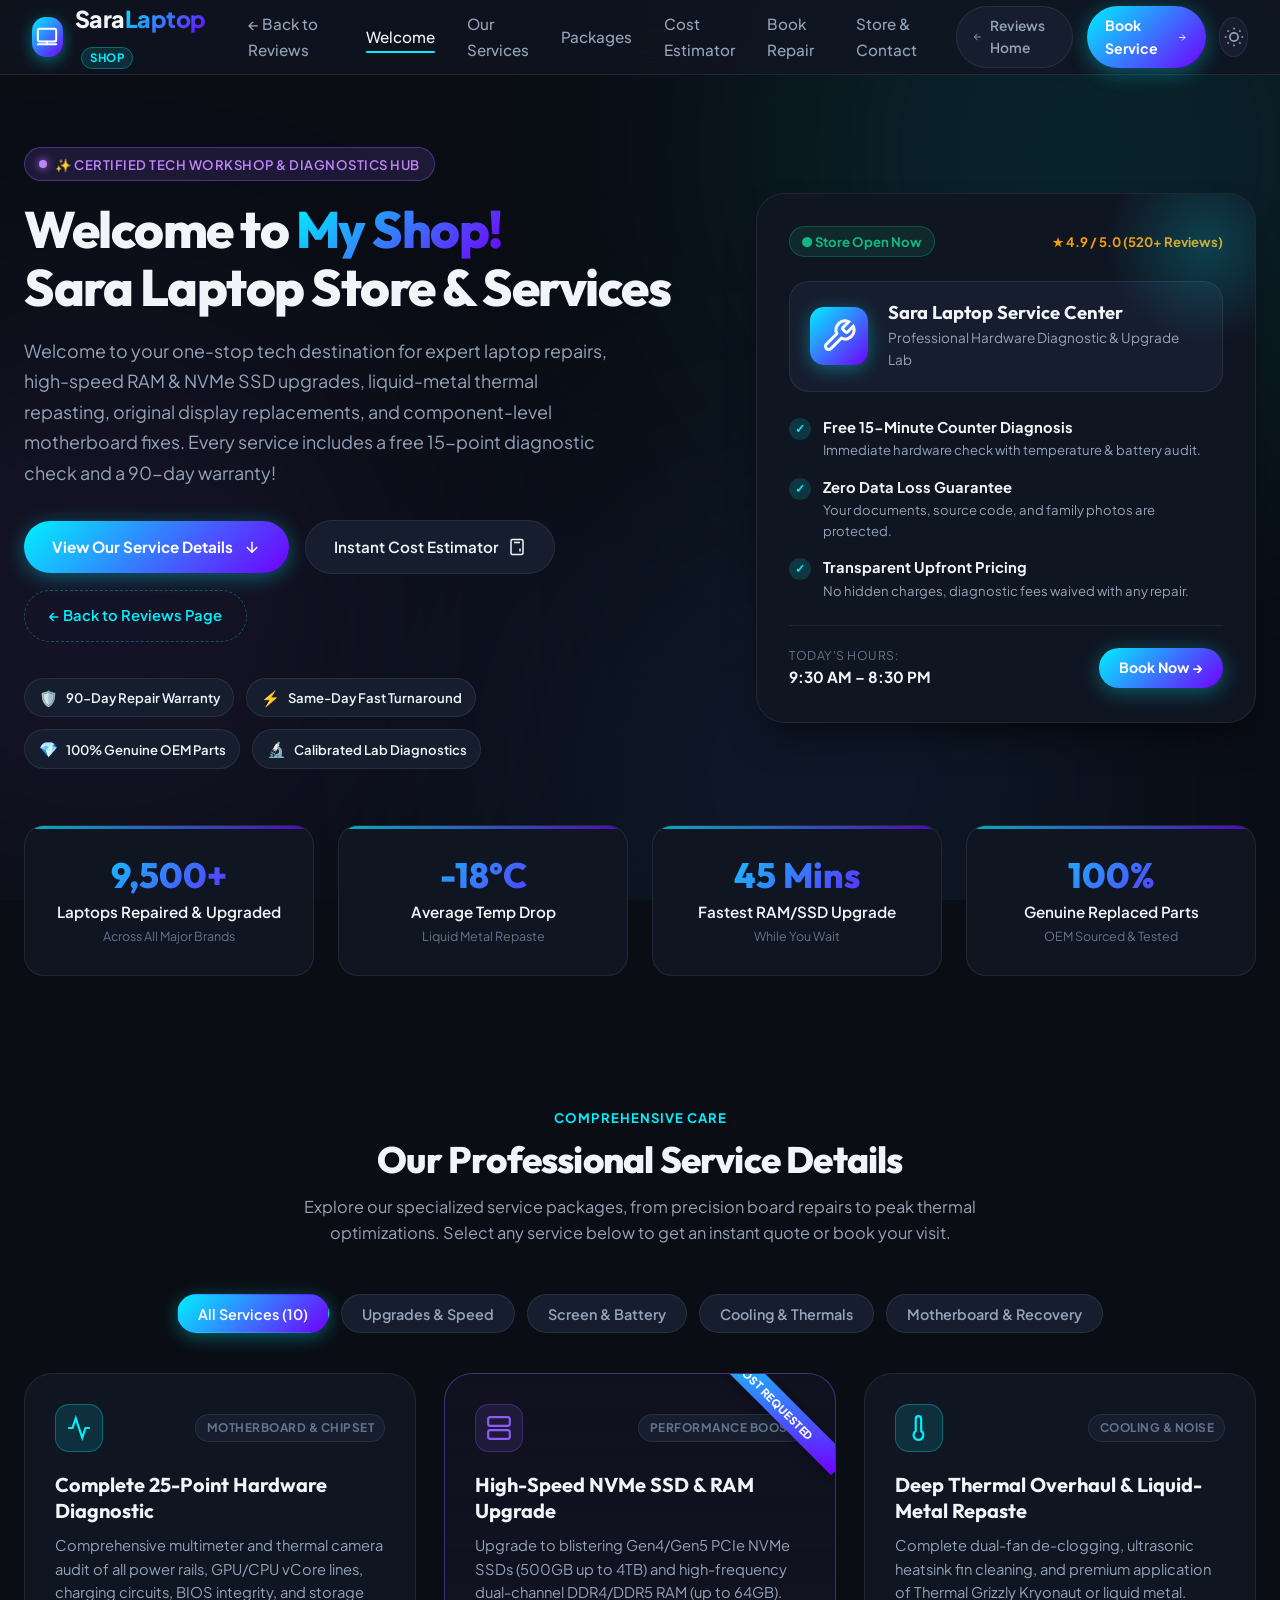
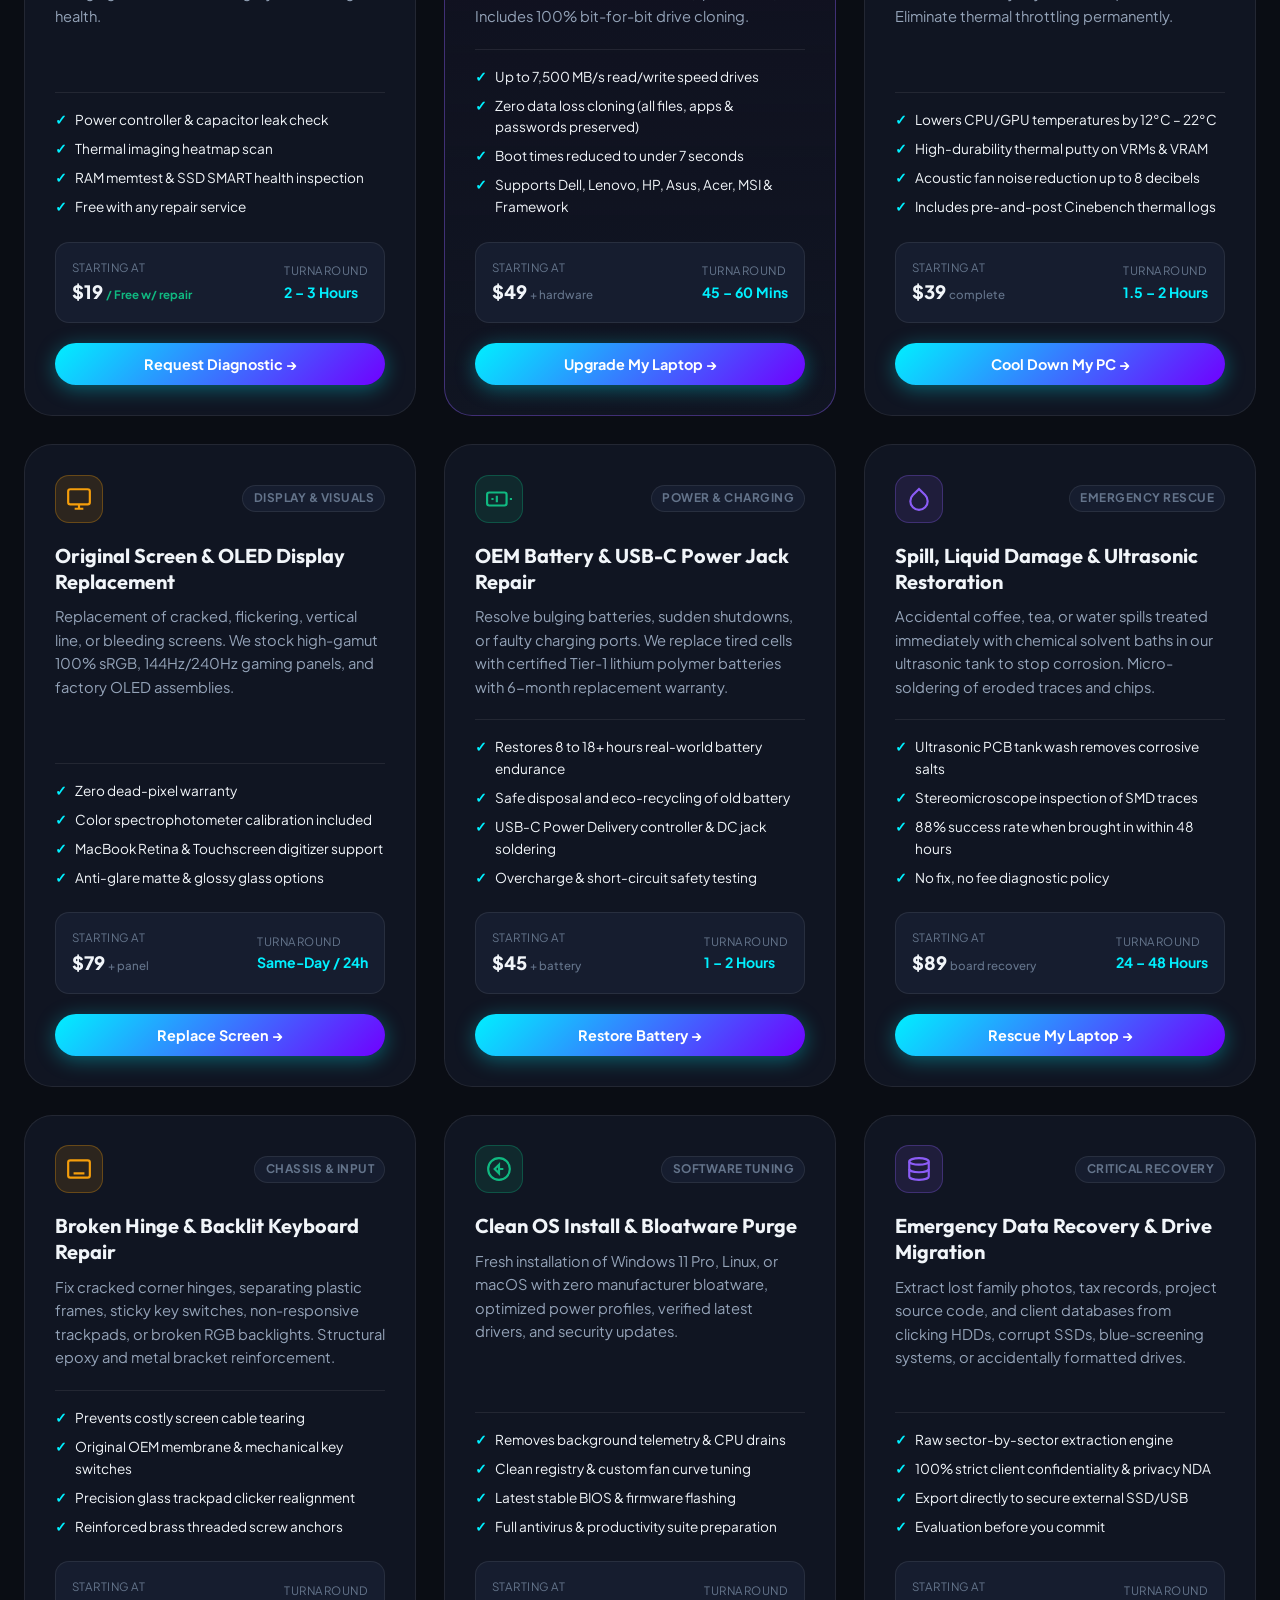
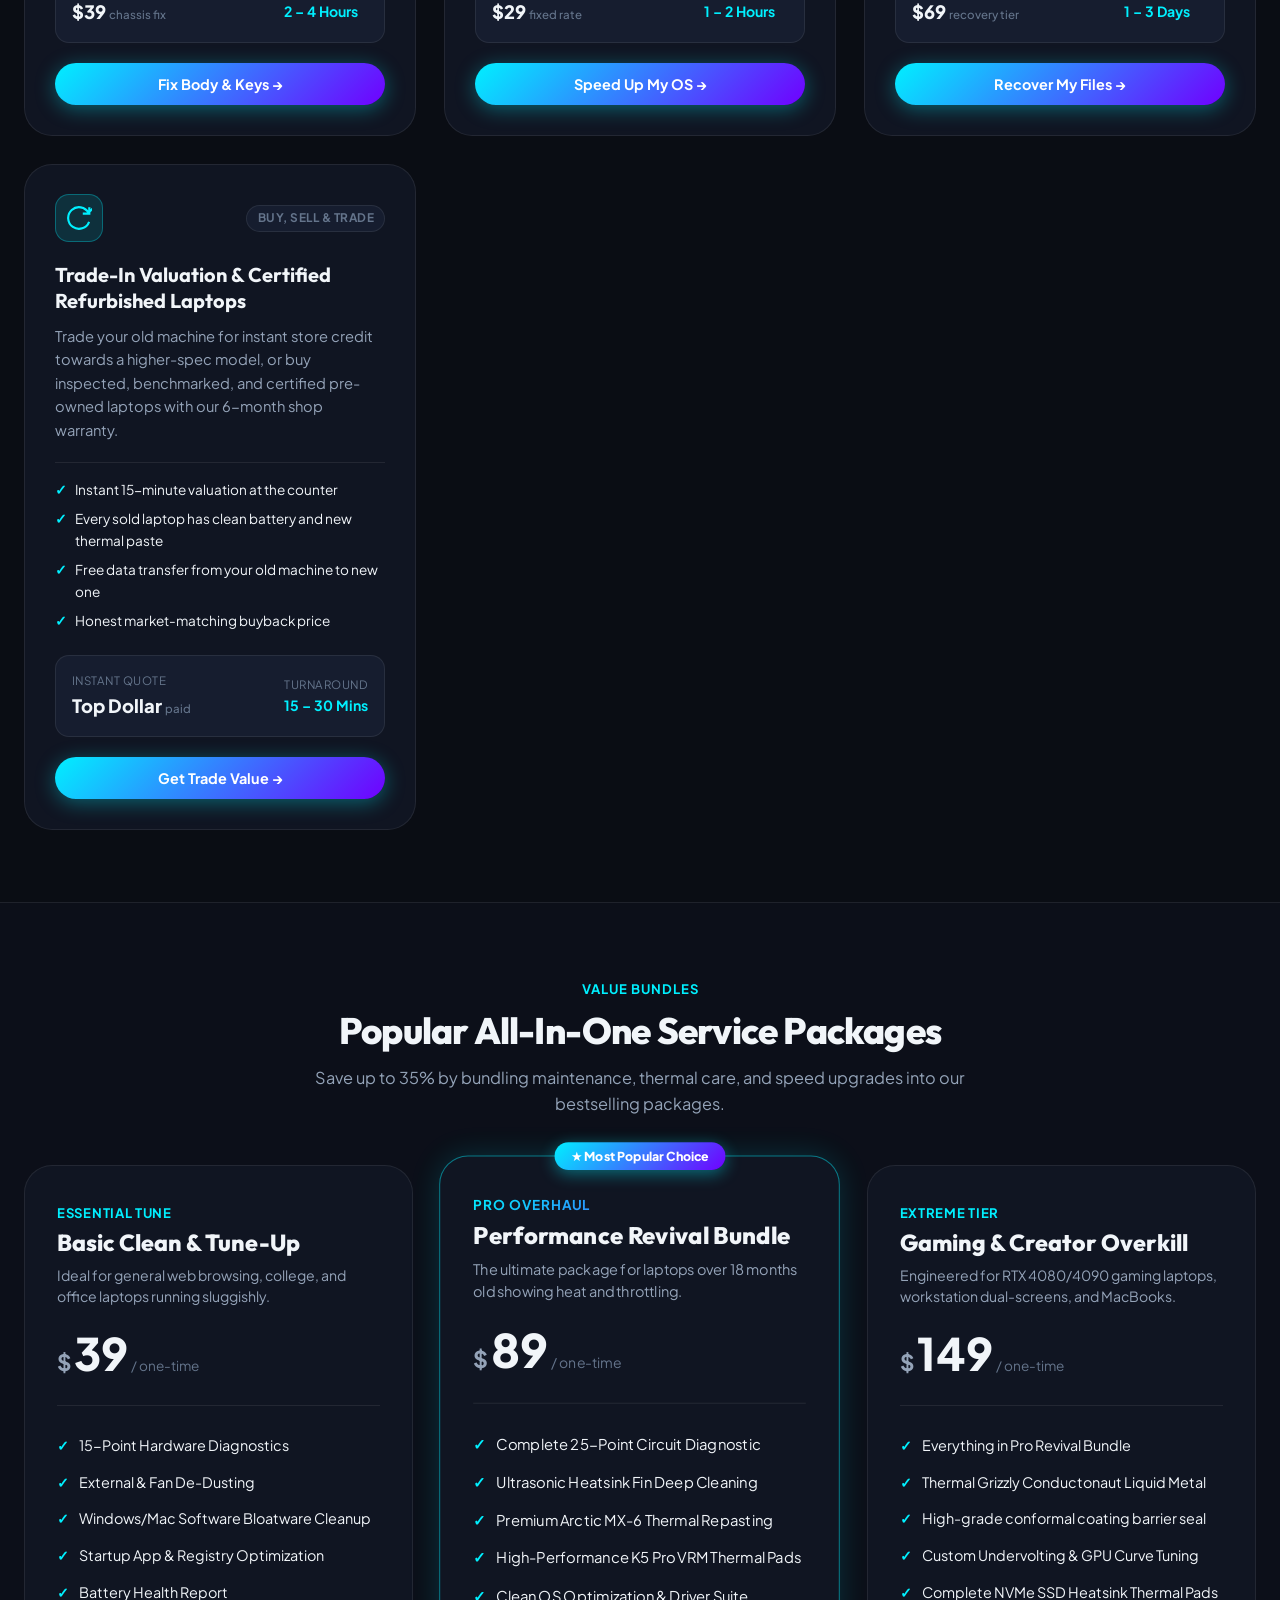
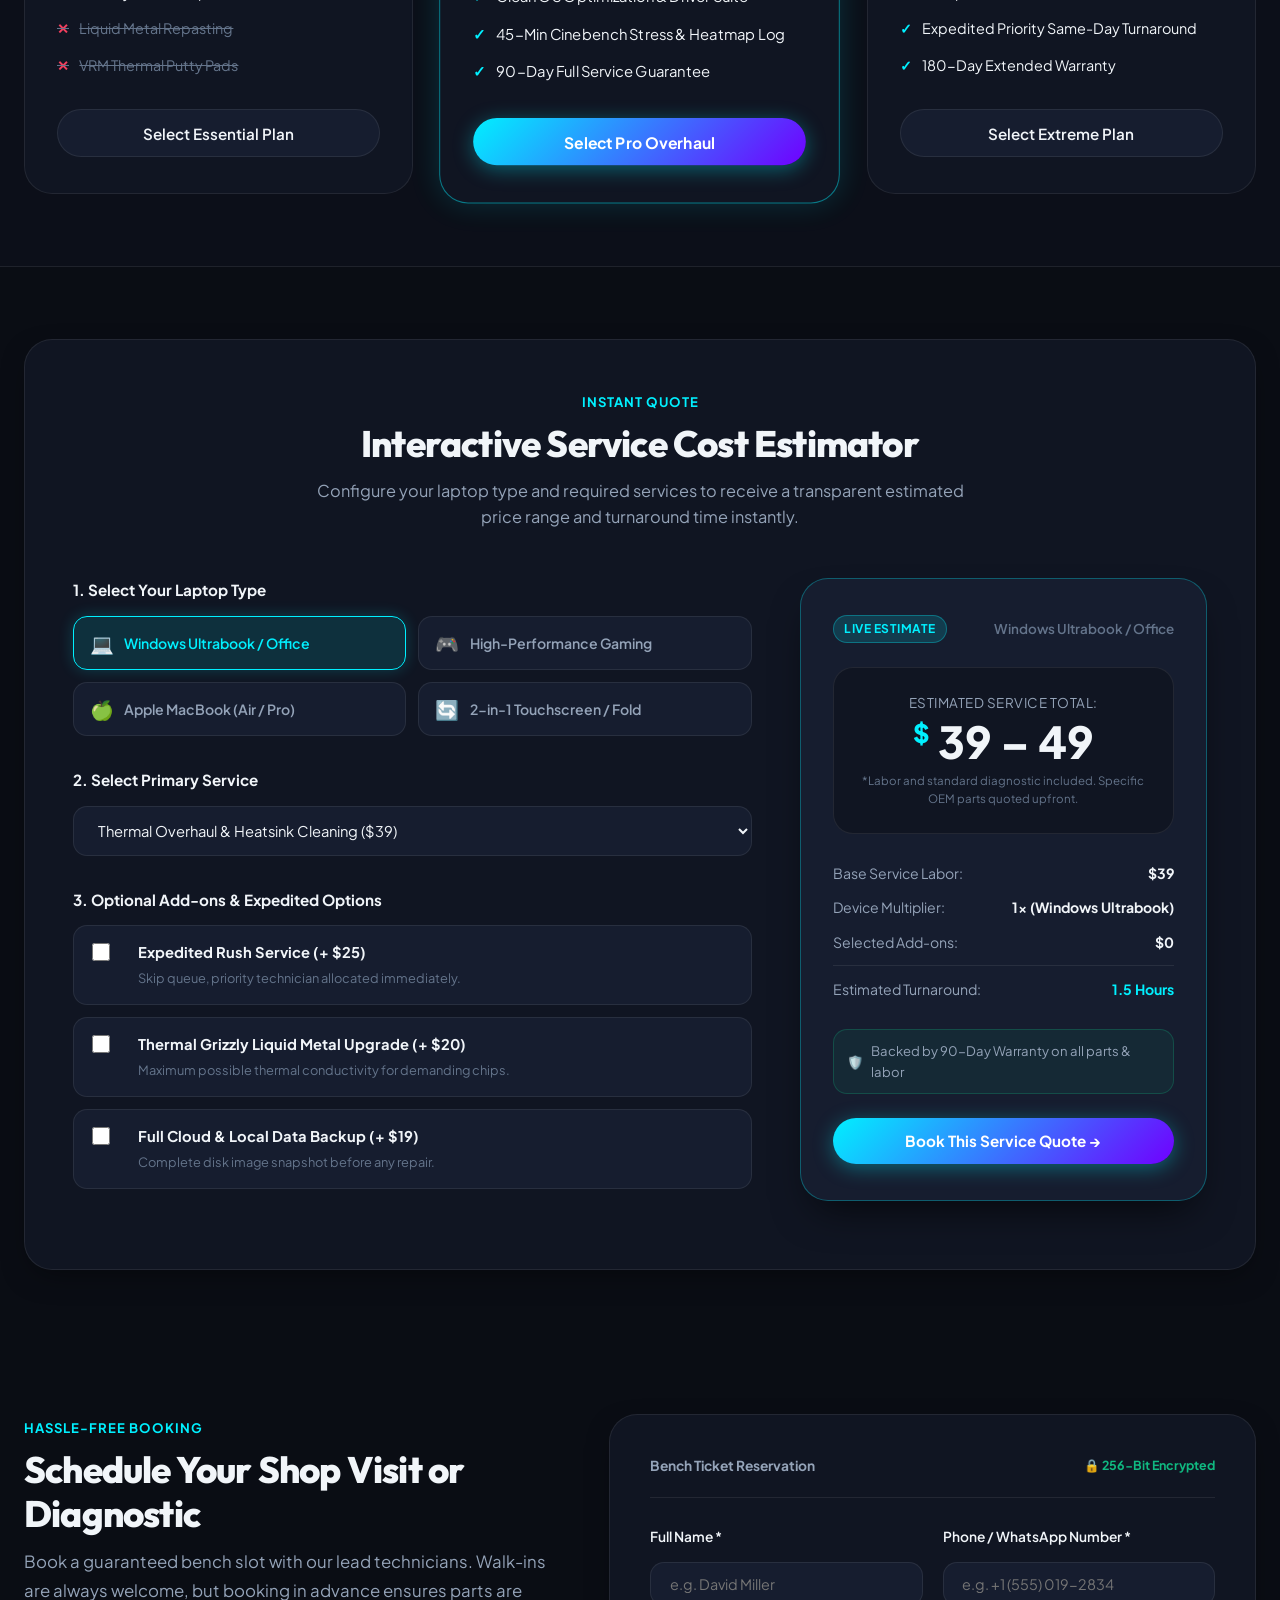
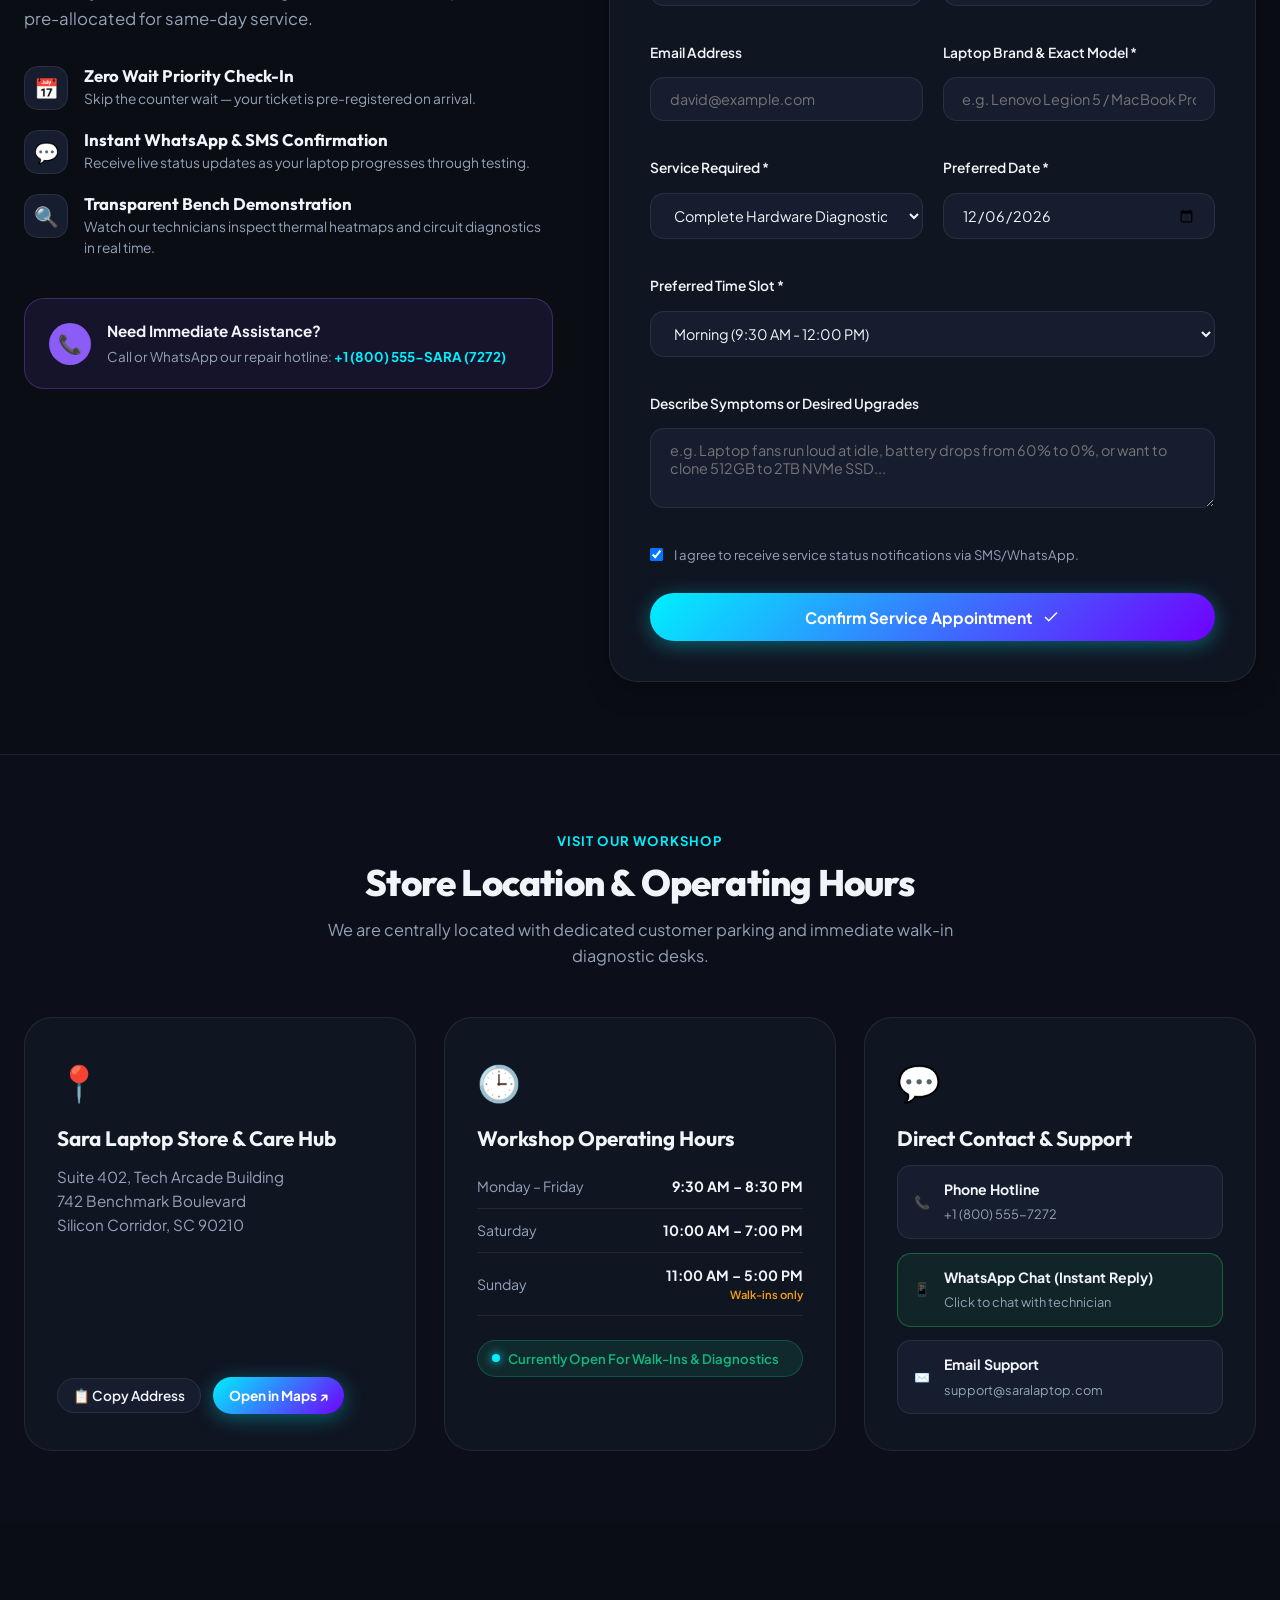
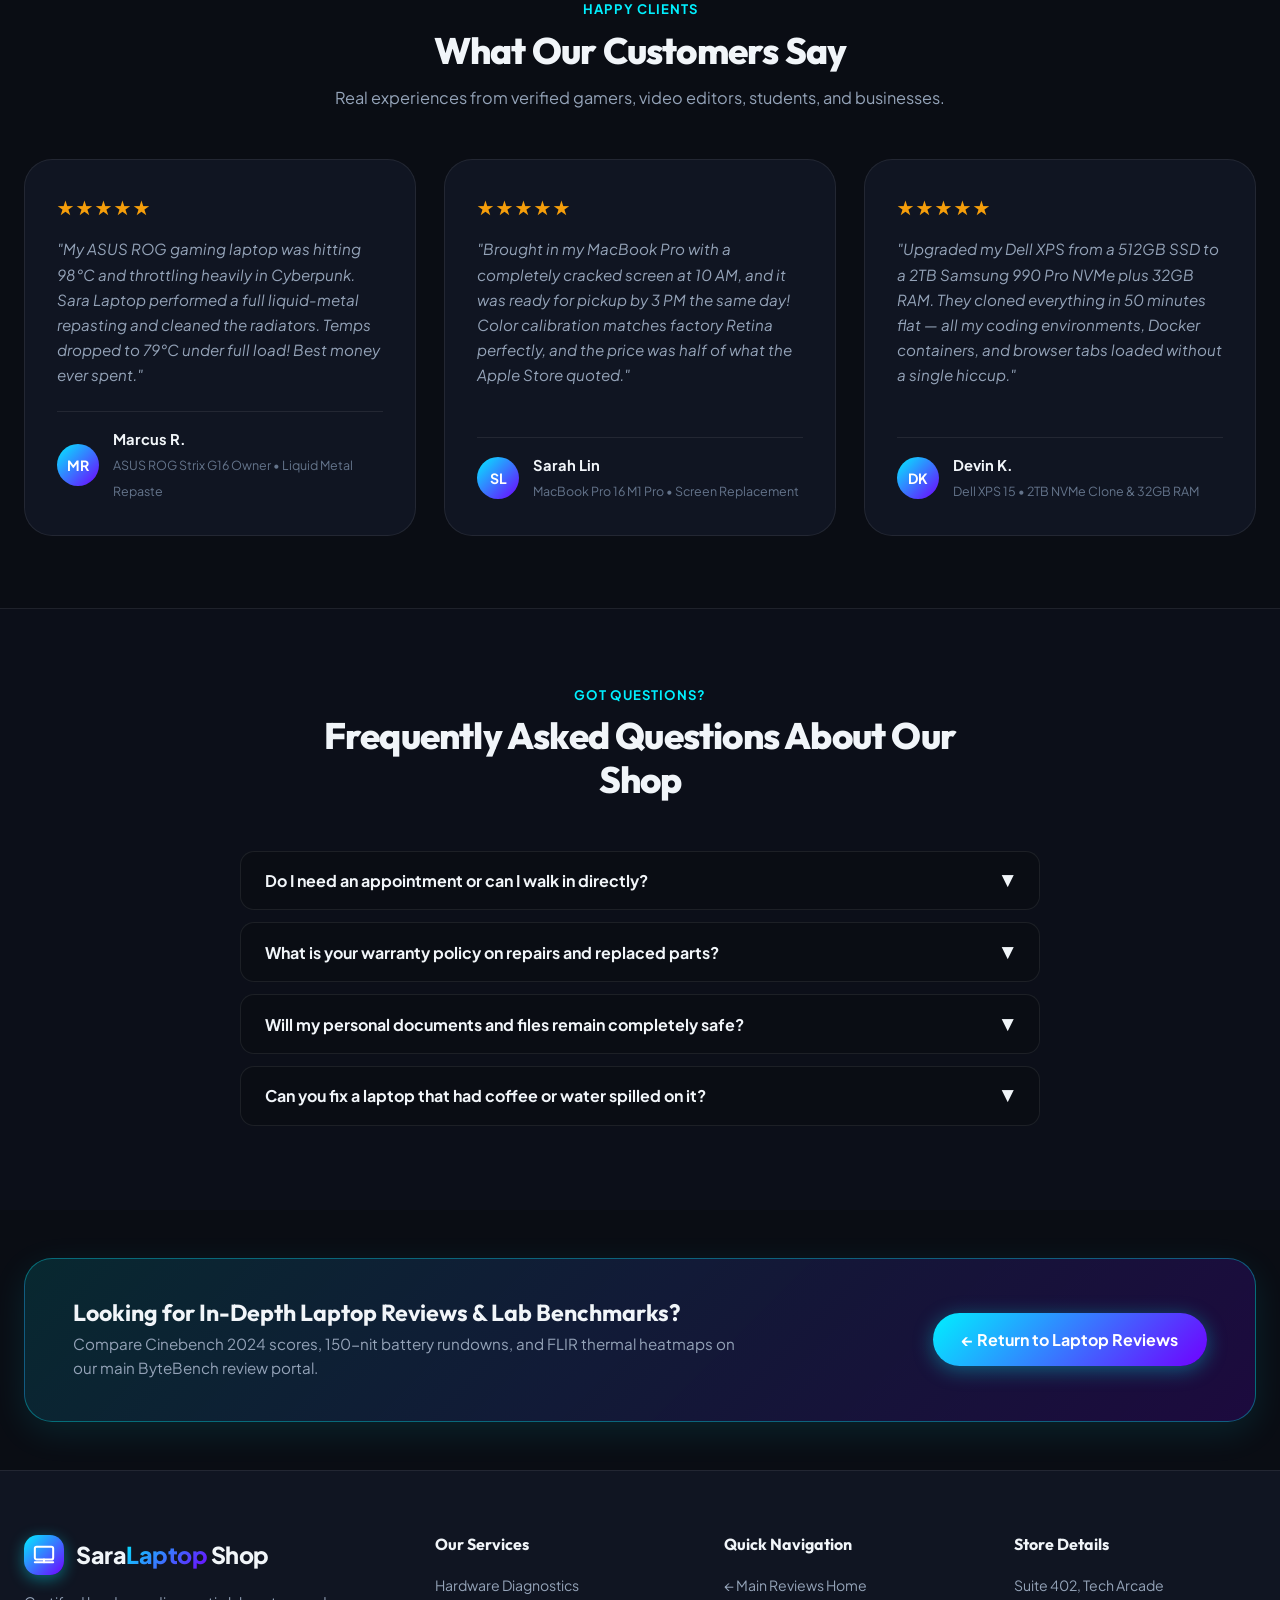
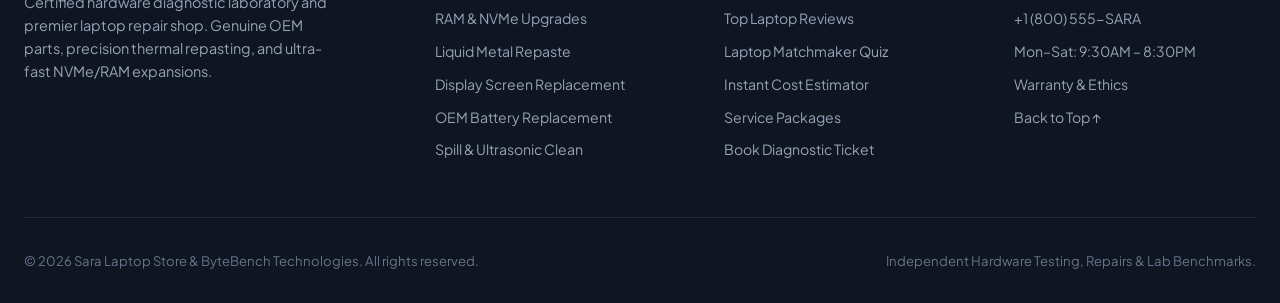
==== commit 74a72f60: "chore: clean trailing newlines" ====
--- a/shop.html
+++ b/shop.html
@@ -1420,3 +1420,4 @@
 </body>
 
 </html>
+
--- a/css/styles.css
+++ b/css/styles.css
@@ -201,6 +201,7 @@
 .site-header {
   position: sticky;
   top: 0;
+  width: 100%;
   z-index: 100;
   background: var(--bg-surface-glass);
   backdrop-filter: blur(16px);
@@ -209,10 +210,19 @@
   transition: all var(--transition-normal);
 }
 
+/* Full Width Navbar Container */
+.site-header .container {
+  width: 100%;
+  max-width: 100%;
+  padding-left: clamp(1rem, 2.5vw, 2.75rem);
+  padding-right: clamp(1rem, 2.5vw, 2.75rem);
+}
+
 .navbar {
   display: flex;
   align-items: center;
   justify-content: space-between;
+  width: 100%;
   height: 74px;
   gap: 1.5rem;
 }
@@ -2010,10 +2020,35 @@
 /* ==========================================================================
    Responsive Breakpoints
    ========================================================================== */
+@media (max-width: 1200px) and (min-width: 769px) {
+  .nav-menu {
+    gap: 1.25rem;
+  }
+  .header-search {
+    width: 200px;
+  }
+}
+
 @media (max-width: 1024px) {
   .hero-grid {
     grid-template-columns: 1fr;
     gap: 3rem;
+  }
+
+  .nav-menu {
+    gap: 0.85rem;
+  }
+
+  .nav-link {
+    font-size: 0.88rem;
+  }
+
+  .header-search {
+    width: 175px;
+  }
+
+  .btn-compare-badge span:not(.compare-count-pill) {
+    display: none;
   }
 
   .hero-spotlight-card {
